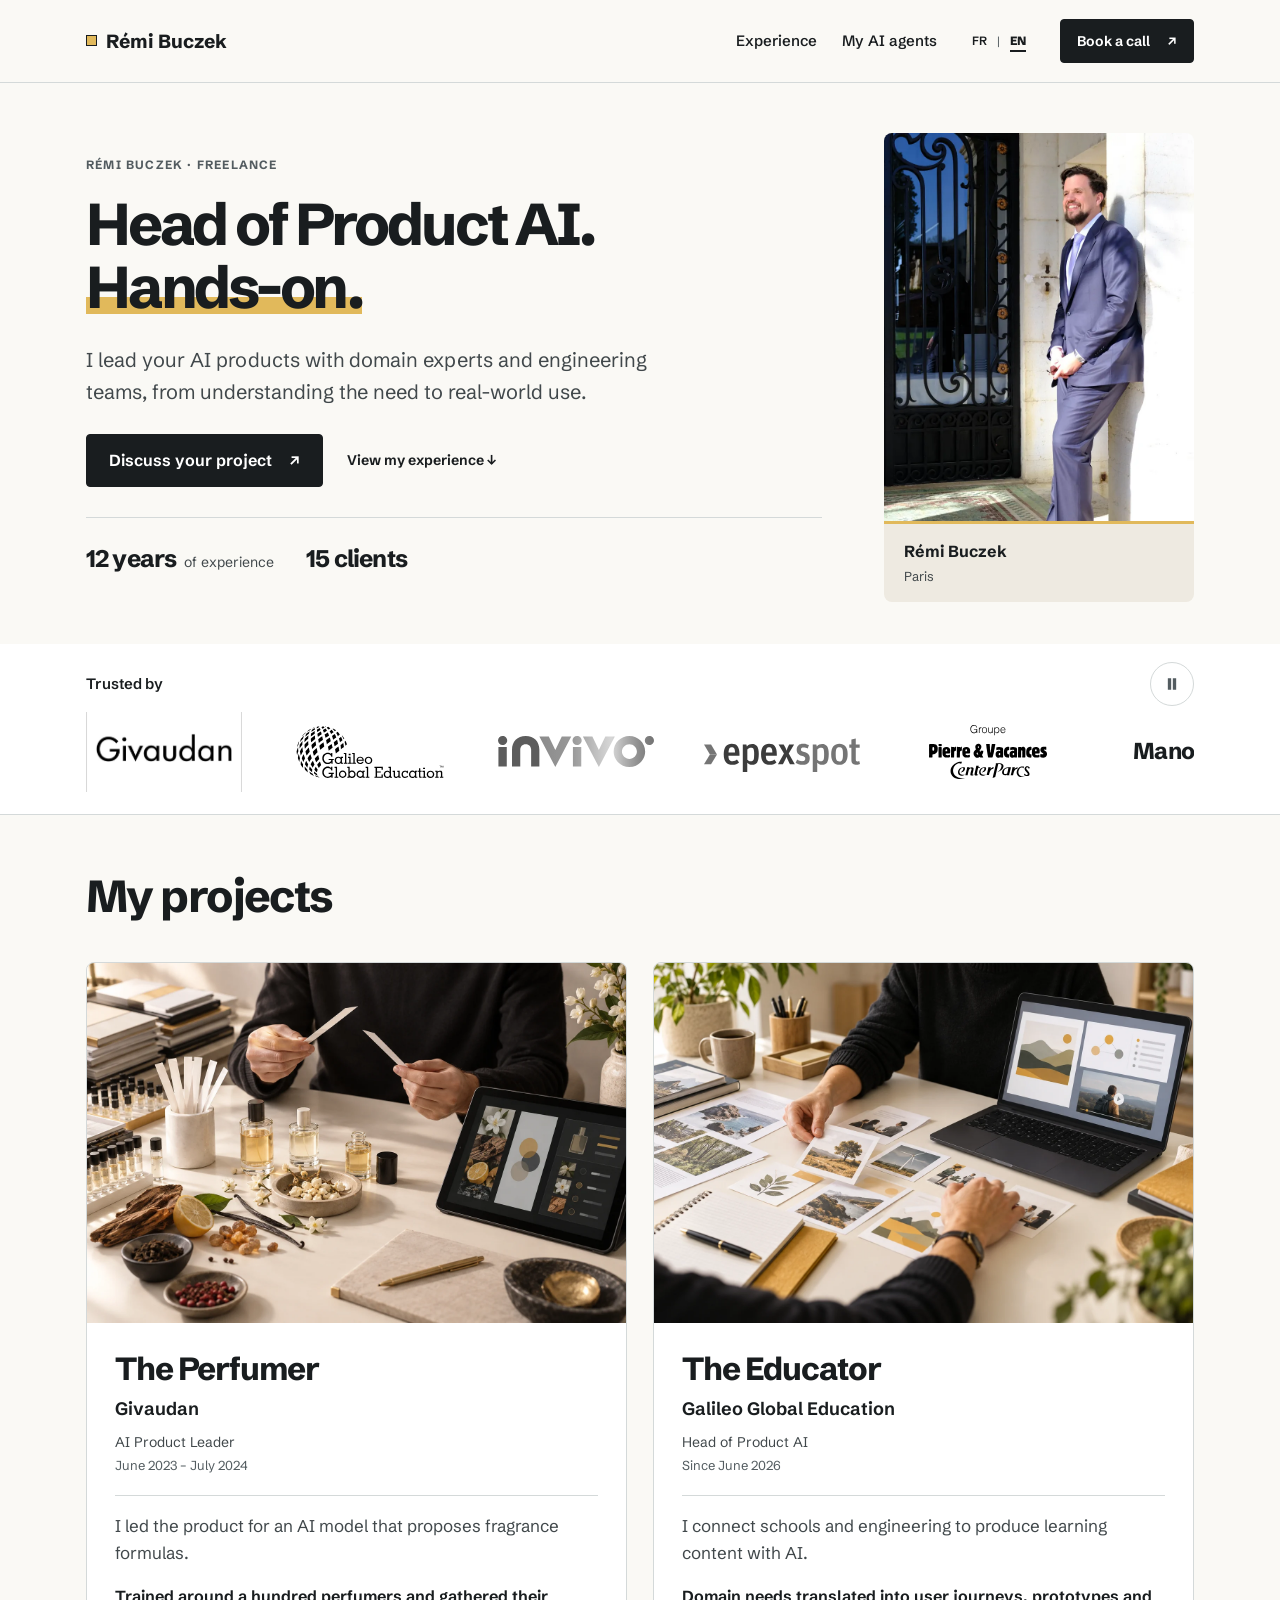
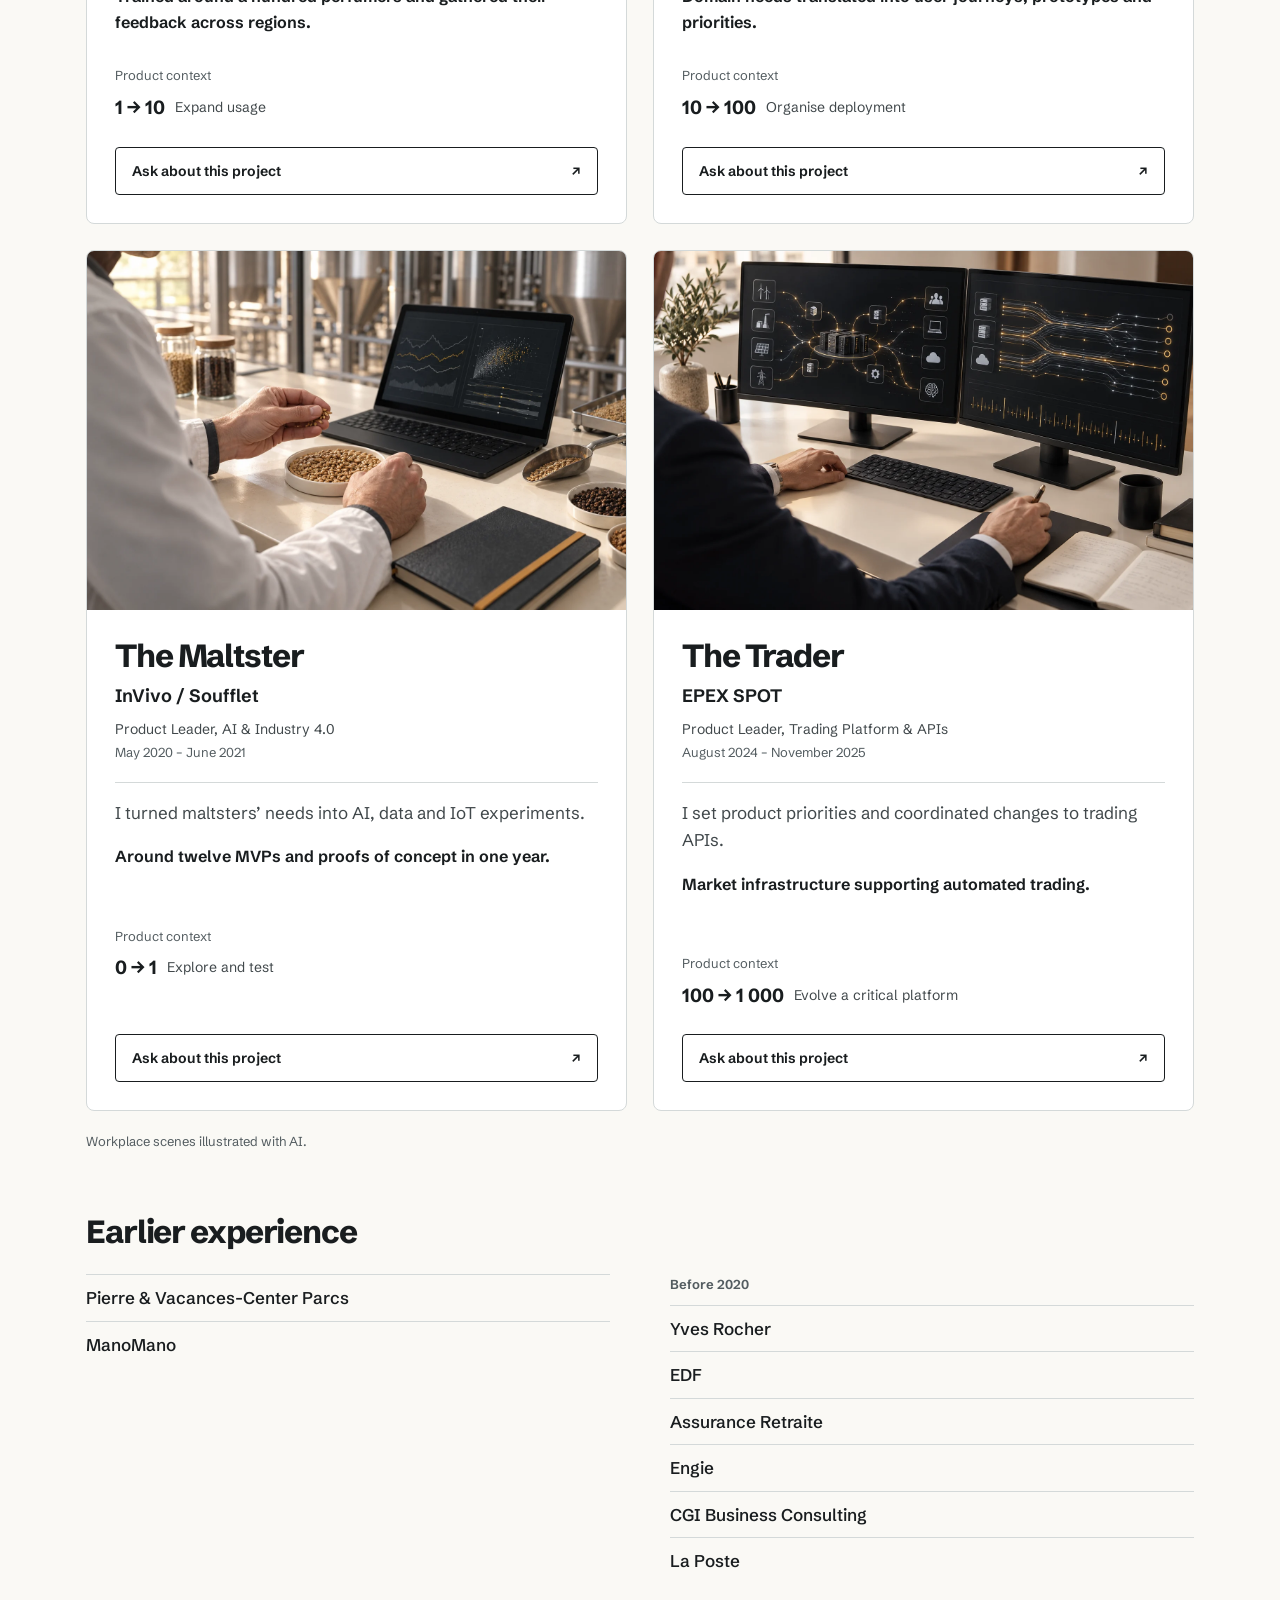
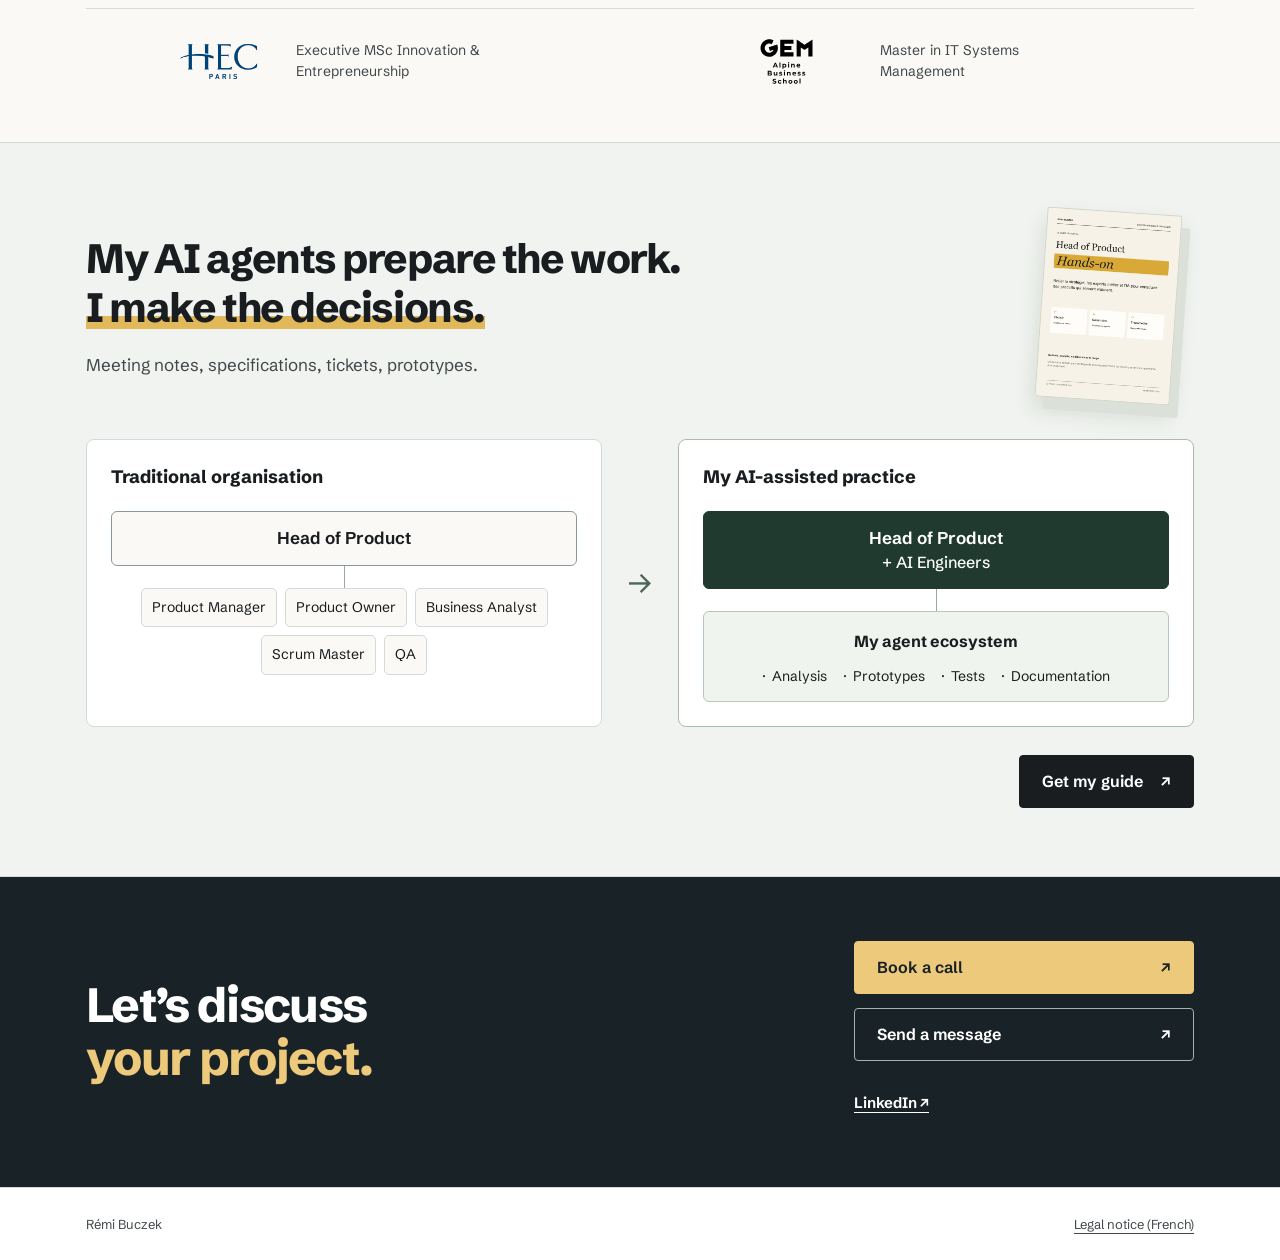
==== en/index.html @ 6b005d99 "Refocus the site on Rémi as Head of Product AI, add an English homepage - Homepage: role, client log" ====
<!doctype html>
<html lang="en">
<head>
<meta charset="utf-8"><meta name="viewport" content="width=device-width, initial-scale=1">
<title>Rémi Buczek · Head of Product AI, hands-on</title><meta name="description" content="Hands-on Head of Product AI. Explore my projects, how I work with my own AI agents, and get in touch about your product.">
<link rel="canonical" href="https://remibuczek.com/en/">
<link rel="alternate" hreflang="fr" href="https://remibuczek.com/">
<link rel="alternate" hreflang="en" href="https://remibuczek.com/en/">
<link rel="alternate" hreflang="x-default" href="https://remibuczek.com/">
<link rel="icon" type="image/svg+xml" href="../favicon.svg"><link rel="apple-touch-icon" href="../apple-touch-icon.png">
<meta name="theme-color" content="#faf9f5">
<meta property="og:type" content="website"><meta property="og:locale" content="en_GB"><meta property="og:site_name" content="Rémi Buczek">
<meta property="og:url" content="https://remibuczek.com/en/"><meta property="og:title" content="Rémi Buczek · Head of Product AI, hands-on"><meta property="og:description" content="Hands-on Head of Product AI. Explore my projects, how I work with my own AI agents, and get in touch about your product.">
<meta property="og:image" content="https://remibuczek.com/assets/og-profil-en.jpg"><meta property="og:image:width" content="1200"><meta property="og:image:height" content="630"><meta name="twitter:card" content="summary_large_image">
<link rel="preconnect" href="https://fonts.googleapis.com"><link rel="preconnect" href="https://fonts.gstatic.com" crossorigin>
<link href="https://fonts.googleapis.com/css2?family=Schibsted+Grotesk:wght@400;500;600;700;800&amp;display=swap" rel="stylesheet">
<link rel="stylesheet" href="../assets/site.css?v=profil-v2"><script src="../assets/site.js?v=experts-v6" defer></script>
</head>
<body class="profile-page concise-page">
<a class="skip" href="#top">Skip to content</a>
<header class="site"><div class="wrap nav">
<a class="brand" href="./" aria-label="Rémi Buczek — Home"><span aria-hidden="true"></span>Rémi Buczek</a>
<nav class="main-nav" aria-label="Main navigation"><a href="#etudes-de-cas">Experience</a><a href="#methode">My AI agents</a></nav>
<nav class="language-switch" aria-label="Language"><a lang="fr" hreflang="fr" href="../" aria-label="Français">FR</a><span aria-hidden="true">|</span><a lang="en" hreflang="en" href="./" aria-current="page" aria-label="English">EN</a></nav><a class="btn btn-primary" href="https://calendly.com/remibuczek/call" target="_blank" rel="noopener">Book a call<span aria-hidden="true">↗</span><span class="sr-only"> (opens in a new tab)</span></a>
</div></header><main id="top" tabindex="-1"><section class="hero" aria-labelledby="hero-title"><div class="wrap hero-grid"><div class="hero-copy"><p class="eyebrow">Rémi Buczek · Freelance</p><h1 id="hero-title">Head of Product AI.<br><mark>Hands-on.</mark></h1><p class="hero-lede">I lead your AI products with domain experts and engineering teams, from understanding the need to real-world use.</p><div class="hero-actions"><a class="btn btn-primary" href="https://calendly.com/remibuczek/call" target="_blank" rel="noopener">Discuss your project<span aria-hidden="true">↗</span><span class="sr-only"> (opens in a new tab)</span></a><a class="text-link" href="#etudes-de-cas">View my experience <span aria-hidden="true">↓</span></a></div><div class="hero-facts" aria-label="Experience"><p><strong>12 years</strong> of experience</p><p><strong>15 clients</strong></p></div></div><figure class="hero-portrait"><picture><source type="image/webp" srcset="../assets/remi-portrait-800.webp"><img src="../assets/remi-portrait-800.jpg" width="800" height="1000" alt="Rémi Buczek" fetchpriority="high"></picture><figcaption><strong>Rémi Buczek</strong><span>Paris</span></figcaption></figure></div></section><section class="references" aria-label="Client references"><div class="wrap"><div class="reference-head"><p>Trusted by</p><button type="button" id="logos-toggle" aria-pressed="false" aria-label="Pause client references"><svg viewBox="0 0 24 24" width="20" height="20" aria-hidden="true"><path d="M8 5v14M16 5v14" fill="none" stroke="currentColor" stroke-width="2"/></svg></button></div><div class="logo-marquee" data-paused="false"><div class="logo-track"><ul class="logo-group"><li><img src="../assets/logos/givaudan.jpg" alt="Givaudan" width="156" height="54" loading="lazy"></li><li><img src="../assets/logos/galileo.svg" alt="Galileo Global Education" width="156" height="54" loading="lazy"></li><li><img src="../assets/logos/invivo.svg" alt="InVivo / Soufflet" width="156" height="54" loading="lazy"></li><li><img src="../assets/logos/epex.svg" alt="EPEX SPOT" width="156" height="54" loading="lazy"></li><li><img src="../assets/logos/pvcp.svg" alt="Pierre &amp; Vacances Center Parcs" width="156" height="54" loading="lazy"></li><li><span class="brand-name">ManoMano</span></li><li><img src="../assets/logos/lafourche.svg" alt="La Fourche" width="156" height="54" loading="lazy"></li></ul><ul class="logo-group" aria-hidden="true"><li><img src="../assets/logos/givaudan.jpg" alt="Givaudan" width="156" height="54" loading="lazy"></li><li><img src="../assets/logos/galileo.svg" alt="Galileo Global Education" width="156" height="54" loading="lazy"></li><li><img src="../assets/logos/invivo.svg" alt="InVivo / Soufflet" width="156" height="54" loading="lazy"></li><li><img src="../assets/logos/epex.svg" alt="EPEX SPOT" width="156" height="54" loading="lazy"></li><li><img src="../assets/logos/pvcp.svg" alt="Pierre &amp; Vacances Center Parcs" width="156" height="54" loading="lazy"></li><li><span class="brand-name">ManoMano</span></li><li><img src="../assets/logos/lafourche.svg" alt="La Fourche" width="156" height="54" loading="lazy"></li></ul></div></div></div></section><section class="section cases" id="etudes-de-cas"><span id="produits"></span><div class="wrap"><div class="section-heading"><h2>My projects</h2></div><div class="case-grid"><article class="expert-card" id="expert-givaudan"><span class="case-anchor" id="givaudan"></span><img class="expert-image" src="../assets/experts/parfumier-v1.webp" width="1536" height="1024" alt="AI illustration: the perfumer and their work tools" loading="lazy"><div class="case-body"><div class="case-heading"><div><h3>The Perfumer</h3><p class="company">Givaudan</p></div></div><p class="mission-role">AI Product Leader<span>June 2023 – July 2024</span></p><p class="intervention">I led the product for an AI model that proposes fragrance formulas.</p><p class="case-proof">Trained around a hundred perfumers and gathered their feedback across regions.</p><p class="maturity"><span>Product context</span><strong>1 → 10</strong>Expand usage</p><button class="btn btn-secondary" type="button" data-lead="givaudan" data-title="The Perfumer — Givaudan" data-description="Ask me about the context, product decisions and my contribution to this project.">Ask about this project<span aria-hidden="true">↗</span></button></div></article>
<article class="expert-card" id="expert-galileo"><span class="case-anchor" id="galileo"></span><img class="expert-image" src="../assets/experts/pedagogue-v1.webp" width="1536" height="1024" alt="AI illustration: the educator and their work tools" loading="lazy"><div class="case-body"><div class="case-heading"><div><h3>The Educator</h3><p class="company">Galileo Global Education</p></div></div><p class="mission-role">Head of Product AI<span>Since June 2026</span></p><p class="intervention">I connect schools and engineering to produce learning content with AI.</p><p class="case-proof">Domain needs translated into user journeys, prototypes and priorities.</p><p class="maturity"><span>Product context</span><strong>10 → 100</strong>Organise deployment</p><button class="btn btn-secondary" type="button" data-lead="galileo" data-title="The Educator — Galileo Global Education" data-description="Ask me about the context, product decisions and my contribution to this project.">Ask about this project<span aria-hidden="true">↗</span></button></div></article>
<article class="expert-card" id="expert-invivo"><span class="case-anchor" id="invivo"></span><img class="expert-image" src="../assets/experts/malteur-v1.webp" width="1536" height="1024" alt="AI illustration: the maltster and their work tools" loading="lazy"><div class="case-body"><div class="case-heading"><div><h3>The Maltster</h3><p class="company">InVivo / Soufflet</p></div></div><p class="mission-role">Product Leader, AI &amp; Industry 4.0<span>May 2020 – June 2021</span></p><p class="intervention">I turned maltsters’ needs into AI, data and IoT experiments.</p><p class="case-proof">Around twelve MVPs and proofs of concept in one year.</p><p class="maturity"><span>Product context</span><strong>0 → 1</strong>Explore and test</p><button class="btn btn-secondary" type="button" data-lead="invivo" data-title="The Maltster — InVivo / Soufflet" data-description="Ask me about the context, product decisions and my contribution to this project.">Ask about this project<span aria-hidden="true">↗</span></button></div></article>
<article class="expert-card" id="expert-epex"><span class="case-anchor" id="epex"></span><img class="expert-image" src="../assets/experts/trader-v1.webp" width="1536" height="1024" alt="AI illustration: the trader and their work tools" loading="lazy"><div class="case-body"><div class="case-heading"><div><h3>The Trader</h3><p class="company">EPEX SPOT</p></div></div><p class="mission-role">Product Leader, Trading Platform &amp; APIs<span>August 2024 – November 2025</span></p><p class="intervention">I set product priorities and coordinated changes to trading APIs.</p><p class="case-proof">Market infrastructure supporting automated trading.</p><p class="maturity"><span>Product context</span><strong>100 → 1 000</strong>Evolve a critical platform</p><button class="btn btn-secondary" type="button" data-lead="epex" data-title="The Trader — EPEX SPOT" data-description="Ask me about the context, product decisions and my contribution to this project.">Ask about this project<span aria-hidden="true">↗</span></button></div></article></div><p class="image-note">Workplace scenes illustrated with AI.</p></div></section><section class="section career" aria-labelledby="career-title"><div class="wrap"><h2 id="career-title">Earlier experience</h2><div class="career-compact"><ul><li>Pierre &amp; Vacances-Center Parcs</li><li>ManoMano</li></ul><div><p class="career-period">Before 2020</p><ul><li>Yves Rocher</li><li>EDF</li><li>Assurance Retraite</li><li>Engie</li><li>CGI Business Consulting</li><li>La Poste</li></ul></div></div><div class="credentials" aria-label="Education"><div><img src="../assets/education/hec-paris.png" width="1280" height="671" alt="HEC Paris" loading="lazy"><span>Executive MSc Innovation &amp; Entrepreneurship</span></div><div><img src="../assets/education/gem.svg" width="467" height="396" alt="Grenoble École de Management" loading="lazy"><span>Master in IT Systems Management</span></div></div></div></section><section class="section bio" id="qui-suis-je"><span id="ressources"></span><span id="livres-blancs"></span><span id="head-product"></span><span id="kit"></span><span id="po"></span><span id="pm"></span><div class="wrap"><div class="practice" id="methode"><div class="practice-intro"><div><h2>My AI agents prepare the work.<br><mark>I make the decisions.</mark></h2><p>Meeting notes, specifications, tickets, prototypes.</p></div><img class="book-preview" src="../assets/resources/head-product-hands-on-cover.png" alt="Cover of Rémi Buczek’s Head of Product Hands-on guide (French)" width="993" height="1404" loading="lazy"></div><div class="operating-model" aria-label="Traditional product organisation and how I work with AI"><div class="model-before"><h4>Traditional organisation</h4><div class="human-node">Head of Product</div><div class="model-connector" aria-hidden="true"></div><ul class="role-nodes"><li>Product Manager</li><li>Product Owner</li><li>Business Analyst</li><li>Scrum Master</li><li>QA</li></ul></div><span class="model-arrow" aria-hidden="true">→</span><div class="model-after"><h4>My AI-assisted practice</h4><div class="human-node">Head of Product <span>+ AI Engineers</span></div><div class="model-connector" aria-hidden="true"></div><div class="agent-factory"><strong>My agent ecosystem</strong><ul><li>Analysis</li><li>Prototypes</li><li>Tests</li><li>Documentation</li></ul></div></div></div><div class="practice-bottom"><button class="btn btn-primary" type="button" data-lead="methode" data-title="Head of Product Hands-on" data-description="Request my Head of Product Hands-on guide (in French) and tell me about your project.">Get my guide<span aria-hidden="true">↗</span></button></div></div></div></section><section class="section contact" id="contact" aria-labelledby="contact-title"><div class="wrap contact-grid" id="accompagnement"><h2 id="contact-title">Let’s discuss<br><mark>your project.</mark></h2><div class="contact-actions"><a class="btn btn-primary" href="https://calendly.com/remibuczek/call" target="_blank" rel="noopener">Book a call<span aria-hidden="true">↗</span><span class="sr-only"> (opens in a new tab)</span></a><button class="btn btn-secondary" type="button" data-lead="contact" data-title="Let’s discuss your project" data-description="Tell me about your product, your team and what you would like me to take on.">Send a message<span aria-hidden="true">↗</span></button><a class="text-link" href="https://www.linkedin.com/in/remibuczek" target="_blank" rel="noopener">LinkedIn <span aria-hidden="true">↗</span><span class="sr-only"> (opens in a new tab)</span></a></div></div></section></main><footer><div class="wrap footer-inner"><span>Rémi Buczek</span><a href="../mentions-legales.html">Legal notice (French)</a></div></footer><dialog id="lead-dialog" aria-labelledby="lead-title" aria-describedby="lead-description"><button type="button" class="dialog-close" data-close-dialog aria-label="Close">×</button><p class="eyebrow">Get in touch with Rémi</p><h2 id="lead-title">Get my method</h2><p id="lead-description">Request my guide (in French) and tell me about your context.</p><form id="lead-form"><input type="hidden" name="resource" value="methode"><div class="honeypot" aria-hidden="true"><label>Leave empty<input name="_gotcha" tabindex="-1" autocomplete="off"></label></div><label for="lead-email">Your work email</label><input id="lead-email" type="email" name="email" autocomplete="email" placeholder="you@company.com" required maxlength="254"><label for="lead-message">Your request <span>(optional)</span></label><textarea id="lead-message" name="message" rows="3" maxlength="3000" placeholder="Your role, challenge or project…"></textarea><label class="consent"><input type="checkbox" name="consent" value="contact-request" required><span>I agree to be contacted about this request.</span></label><p class="form-note" id="lead-mode-note">This request opens in your email app. You can review it before sending.</p><button class="btn btn-primary" id="lead-submit" type="submit">Open email</button><p id="lead-status" role="status" aria-live="polite"></p><p class="privacy-note">No newsletter subscription. <a href="../mentions-legales.html">Legal notice (French)</a></p></form></dialog><noscript><p class="wrap">For project details, my method or a conversation: <a href="mailto:remibuczek@gmail.com">remibuczek@gmail.com</a>.</p></noscript></body></html>
---- assets/site.css ----
:root{--paper:#faf9f5;--white:#fff;--ink:#191d1f;--body:#41484b;--muted:#535c60;--line:#d4d9d9;--accent:#e1b95b;--soft:#f1f3f1;--wrap:1180px;--pad:clamp(20px,4vw,36px);--font:"Schibsted Grotesk",system-ui,-apple-system,"Segoe UI",sans-serif}
*,*::before,*::after{box-sizing:border-box}*{margin:0;padding:0}html{scroll-behavior:smooth;scroll-padding-top:110px}body{background:var(--paper);color:var(--ink);font-family:var(--font);font-size:17px;line-height:1.6;-webkit-font-smoothing:antialiased}img{display:block;max-width:100%;height:auto}a{color:inherit;text-underline-offset:4px}button,input,textarea{font:inherit}button{cursor:pointer}h1,h2,h3,h4{font-weight:750;letter-spacing:-.035em;line-height:1.1}h1{font-size:clamp(44px,5.4vw,72px)}h2{font-size:clamp(34px,4vw,52px)}h3{font-size:27px}h4{font-size:23px;line-height:1.25}p{overflow-wrap:break-word}mark{color:inherit;background:linear-gradient(transparent 66%,var(--accent) 66%,var(--accent) 93%,transparent 93%)}.wrap{max-width:var(--wrap);margin:auto;padding:0 var(--pad)}.section{padding:88px 0}.eyebrow{font-size:14px;line-height:1.4;letter-spacing:.015em;font-weight:650;color:var(--muted);margin-bottom:22px}.sr-only{position:absolute;width:1px;height:1px;margin:-1px;padding:0;overflow:hidden;clip:rect(0,0,0,0);white-space:nowrap;border:0}.skip{position:absolute;top:-90px;left:20px;z-index:100;background:var(--ink);color:#fff;padding:12px}.skip:focus{top:15px}:focus-visible{outline:3px solid #265f77;outline-offset:5px}main:focus{outline:none}
.site{position:sticky;top:0;z-index:20;background:var(--paper);border-bottom:1px solid var(--line)}.nav{display:flex;gap:30px;align-items:center;min-height:80px}.brand{display:flex;align-items:center;gap:9px;font-size:19px;font-weight:750;white-space:nowrap;text-decoration:none;margin-right:auto}.brand>span{width:11px;height:11px;background:var(--accent);border:1px solid var(--ink)}.nav nav{display:flex;align-items:center;gap:26px}.nav nav a{font-size:15px;font-weight:550;text-decoration:none;padding:12px 0}.nav nav a:hover{text-decoration:underline;text-decoration-thickness:2px}.nav>.btn{font-size:14px;padding:12px 16px}
.btn{display:inline-flex;align-items:center;justify-content:center;gap:18px;padding:15px 22px;border:1.5px solid var(--ink);border-radius:4px;font-size:16px;font-weight:650;line-height:1.3;text-decoration:none;transition:background .15s,transform .15s}.btn-primary{background:var(--ink);color:#fff}.btn-primary:hover{background:#36464c;transform:translateY(-1px)}.btn-secondary{background:transparent;color:var(--ink)}.btn-secondary:hover{background:var(--soft)}.btn:disabled{opacity:.65;cursor:wait}.text-link{font-weight:650}.hero{padding:66px 0 46px}.hero h1{max-width:1040px}.hero-lede{font-size:21px;line-height:1.6;color:var(--body);max-width:65ch;margin-top:28px}.hero-promise{font-size:18px;margin-top:18px;font-weight:600}.hero-actions{display:flex;align-items:center;gap:30px;margin-top:30px}.hero-actions>p{font-size:16px;line-height:1.45;color:var(--body)}.target{margin-top:32px;padding-top:22px;border-top:1px solid var(--line);font-size:15px;color:var(--body)}.target strong{font-size:19px;color:var(--ink);margin-right:6px}.target a{display:inline-block;margin-left:8px;font-size:14px}
.references{padding:24px 0 28px;border-bottom:1px solid var(--line);background:var(--white)}.reference-head{display:flex;align-items:center;justify-content:space-between;gap:20px;margin-bottom:12px}.reference-head p{font-size:16px;font-weight:600}.reference-head button{border:0;background:none;color:var(--muted);font-size:14px;text-decoration:underline;text-underline-offset:4px;padding:8px}.logo-marquee{overflow:hidden;position:relative}.logo-track{display:flex;width:max-content;animation:logos-scroll 38s linear infinite}.logo-group{display:flex;align-items:center;gap:50px;list-style:none;padding-right:50px;flex-shrink:0}.logo-group li{display:flex;align-items:center;justify-content:center;width:156px;height:80px;overflow:hidden}.logo-group img{width:156px;max-height:54px;object-fit:contain;filter:grayscale(1);mix-blend-mode:multiply}.logo-group img[src$="givaudan.jpg"]{height:156px;max-height:none;flex-shrink:0}.logo-group img[src$="galileo.svg"],.logo-group img[src$="pvcp.svg"]{filter:brightness(0);mix-blend-mode:normal}.brand-name{font-weight:750;font-size:23px;letter-spacing:-.035em}.logo-marquee[data-paused="true"] .logo-track,.logo-marquee:hover .logo-track,.logo-marquee:focus-within .logo-track{animation-play-state:paused}@keyframes logos-scroll{to{transform:translateX(-50%)}}
.section-heading{display:flex;align-items:flex-end;justify-content:space-between;gap:50px;margin-bottom:40px}.section-heading>div{flex:1;min-width:0}.section-lede{font-size:18px;color:var(--body);max-width:32ch}.case-grid{display:grid;grid-template-columns:repeat(2,minmax(0,1fr));gap:28px}.case-anchor{height:0;scroll-margin-top:120px}.expert-card{display:flex;flex-direction:column;padding:30px;border:1px solid var(--line);border-radius:10px;background:var(--white)}.case-heading{display:flex;align-items:center;justify-content:space-between;gap:20px;margin-bottom:25px}.sector{font-size:14px;font-weight:650;color:#3c5961;margin-bottom:8px}.case-heading h3{font-size:36px}.company{font-size:15px;color:var(--body);margin-top:8px}.expert-symbol{flex:0 0 86px;padding:9px;background:var(--soft);border-radius:18px;color:#4b6064}.expert-symbol svg{display:block;width:100%;height:auto}.expert-card h4{max-width:28ch;min-height:2.5em}.expert-card>p{font-size:16px;color:var(--body);margin-top:16px}.expert-card .intervention{padding-top:18px;border-top:1px solid var(--line)}.expert-card .case-proof{font-weight:650;color:var(--ink);min-height:3.2em}.maturity{display:flex;align-items:center;flex-wrap:wrap;gap:3px 10px;padding-top:18px;padding-bottom:22px;font-size:14px!important}.maturity span{flex-basis:100%;color:var(--muted);margin-bottom:3px}.maturity strong{color:var(--ink);font-size:17px}.expert-card>.btn{margin-top:auto;width:100%;justify-content:space-between;font-size:15px}
.bio{background:var(--white);border-top:1px solid var(--line);border-bottom:1px solid var(--line);position:relative}.bio>span{position:absolute;top:0}.bio-grid{display:grid;grid-template-columns:320px minmax(0,1fr);gap:64px;align-items:start}.bio-visual{position:sticky;top:120px}.portrait{border-radius:8px;overflow:hidden;background:var(--soft)}.portrait img{width:100%;aspect-ratio:4/5;object-fit:cover;filter:grayscale(1)}.portrait-caption{font-size:23px;font-weight:700;margin-top:20px;line-height:1.35}.portrait-caption span{display:block;font-size:15px;color:var(--body);font-weight:500;margin-top:7px}.bio-copy h2{font-size:clamp(34px,3.4vw,44px);line-height:1.15}.bio-copy>p:not(.eyebrow){color:var(--body);margin-top:22px;font-size:17px}.bio-copy .bio-intro{font-size:21px!important;font-weight:600;color:var(--ink)!important}.credentials{display:grid;grid-template-columns:repeat(3,minmax(0,1fr));gap:18px;margin-top:28px;padding:22px 0;border-top:1px solid var(--line);border-bottom:1px solid var(--line);font-size:14px;color:var(--body)}.credentials strong{display:block;color:var(--ink);font-size:16px;margin-bottom:5px}.practice{padding-top:30px}.practice h3{font-size:26px}.practice p{color:var(--body);margin-top:18px;font-size:17px}.practice .btn{margin-top:26px}
.method{background:var(--paper)}.steps{display:grid;grid-template-columns:repeat(4,minmax(0,1fr));gap:18px;list-style:none}.step{border-top:3px solid var(--ink);padding:24px 20px;background:var(--white);display:flex;flex-direction:column;gap:20px;border-radius:0 0 6px 6px}.step:last-child{border-color:#526e72;background:#eef3f2}.step-top{display:flex;justify-content:space-between;align-items:center;gap:10px;flex-wrap:wrap}.step-number{font-size:26px;letter-spacing:-.04em;font-weight:700}.duration{font-size:14px;color:var(--body)}.step h3{font-size:24px;min-height:2.3em}.step>p{font-size:16px;color:var(--body)}.step-output{padding-top:20px;margin-top:auto;border-top:1px solid var(--line);font-weight:550;color:var(--ink)!important}.step-output span{display:block;font-size:14px;color:var(--muted);font-weight:500;margin-bottom:8px}.schedule-note{font-size:15px;color:var(--body);margin-top:24px;max-width:90ch}.measurement{margin-top:42px;padding:28px 30px;background:var(--white);border:1px solid var(--line);border-radius:8px;display:grid;grid-template-columns:1fr auto;gap:20px 30px}.measurement h3{font-size:26px}.measurement p{font-size:16px;color:var(--body);margin-top:9px}.measurement ul{display:grid;grid-template-columns:repeat(2,auto);gap:8px 24px;list-style:none;align-content:center;font-size:15px;font-weight:650}.measurement li::before{content:"✓";margin-right:8px;color:#3f6462}.measurement details{grid-column:1/-1;border-top:1px solid var(--line);padding-top:16px}.measurement summary{font-size:15px;font-weight:600;cursor:pointer}.measurement details p{max-width:90ch}
.contact{background:#192327;color:#fff}.contact mark{background:none;color:#edca7b}.contact p{font-size:20px;color:#e0e6e6;margin:25px 0}.contact .btn-primary{background:#edca7b;color:#192327;border-color:#edca7b}.contact .btn-primary:hover{background:#f6db9d}footer{background:var(--white);border-top:1px solid var(--line)}.footer-inner{display:flex;align-items:center;flex-wrap:wrap;gap:18px 30px;padding-top:26px;padding-bottom:26px;font-size:14px;color:var(--body)}.footer-inner>span{margin-right:auto}.resource-intro h1{margin-bottom:28px}.resource-intro p:not(.eyebrow){max-width:60ch;margin-bottom:24px;color:var(--body)}
dialog{position:fixed;inset:0;margin:auto;width:min(560px,calc(100vw - 32px));max-height:calc(100dvh - 32px);padding:36px;border:1px solid var(--line);border-radius:12px;background:var(--white);color:var(--ink);overflow-y:auto;box-shadow:0 24px 100px #101d2b4d}dialog::backdrop{background:#101d2ba6;backdrop-filter:blur(3px)}.dialog-close{position:absolute;top:10px;right:14px;border:0;background:none;font-size:32px;line-height:1;width:40px;height:40px;color:var(--body)}dialog .eyebrow{margin-right:25px;margin-bottom:15px}dialog h2{font-size:32px;line-height:1.15;margin-bottom:18px}#lead-description{font-size:16px;line-height:1.5;color:var(--body);margin-bottom:22px}#lead-form{display:flex;flex-direction:column}#lead-form>label{font-size:15px;font-weight:600;margin:18px 0 8px}#lead-form>label:first-of-type{margin-top:0}#lead-form>label>span{font-weight:400}input[type=email],textarea{width:100%;padding:12px 14px;border:1px solid #879499;border-radius:5px;background:#fff;color:var(--ink);font-size:16px}textarea{resize:vertical;min-height:85px}.consent{display:flex;gap:10px;align-items:flex-start;font-size:14px!important;line-height:1.45}.consent input{width:18px;height:18px;margin-top:2px;flex-shrink:0;accent-color:var(--ink)}.form-note,.privacy-note{font-size:14px;line-height:1.5;color:var(--muted);margin:12px 0}.privacy-note{margin-bottom:0}#lead-submit{margin-top:10px}#lead-status{font-size:15px;line-height:1.5;margin-top:14px}#lead-status:empty{display:none}#lead-status[data-state=error]{color:#9e2525}#lead-status[data-state=success]{color:#1e5d46}.honeypot{position:absolute;left:-10000px;width:1px;height:1px;overflow:hidden}
@media(max-width:1050px){.nav{gap:18px}.nav nav{gap:18px}.bio-grid{grid-template-columns:270px minmax(0,1fr);gap:40px}.steps{grid-template-columns:repeat(2,minmax(0,1fr));gap:24px}.step h3{min-height:0}.step{padding:26px}.section-heading{gap:30px}.hero h1{font-size:58px}}
@media(max-width:800px){.site{position:static}.nav{flex-wrap:wrap;padding-top:15px;padding-bottom:12px;gap:16px}.nav nav{order:3;width:100%;justify-content:space-between;gap:20px}.nav nav a{padding:4px 0}.nav>.btn{font-size:13px;padding:12px 14px}.brand{font-size:17px}.section{padding:64px 0}.section-heading{display:block}.section-lede{max-width:55ch;margin-top:24px}.hero{padding:46px 0 38px}.hero h1{font-size:52px}.hero-lede{font-size:19px}.case-grid{gap:20px}.expert-card{padding:24px}.case-heading{gap:12px}.case-heading h3{font-size:29px}.expert-symbol{flex-basis:60px;padding:6px;border-radius:12px}.expert-card h4{font-size:22px}.bio-grid{grid-template-columns:1fr}.bio-visual{position:static;display:flex;align-items:center;gap:26px}.portrait{width:200px;flex-shrink:0}.portrait-caption{margin:0}.bio-copy h2{max-width:23ch}.measurement{grid-template-columns:1fr}.measurement ul{grid-template-columns:repeat(4,auto)}.logo-group{gap:35px;padding-right:35px}.logo-group li{width:140px}.logo-group img{width:140px}}
@media(max-width:600px){html{scroll-padding-top:20px}.brand{font-size:16px}.nav>.btn{font-size:12px;padding:12px 10px;gap:9px}.nav nav a{font-size:14px}.hero h1{font-size:clamp(37px,9.3vw,52px)}.hero h1 br{display:none}.hero h1 mark{display:block}.hero .eyebrow{font-size:13px}.hero-lede{font-size:18px;margin-top:23px}.hero-promise{font-size:16px}.hero-actions{align-items:flex-start;flex-direction:column;gap:20px}.hero-actions>.btn{width:100%}.hero-actions>p br{display:none}.target{font-size:14px}.target strong{display:block;margin-bottom:6px}.target a{margin:6px 0 0;display:block}.reference-head p{font-size:15px;max-width:22ch}.reference-head button{font-size:13px;min-width:46px}.section{padding:54px 0}h2{font-size:34px}.section-heading{margin-bottom:30px}.section-lede{font-size:17px}.case-grid{grid-template-columns:1fr}.expert-card{padding:26px}.expert-card h4{min-height:0}.case-heading h3{font-size:34px}.expert-symbol{flex-basis:72px}.expert-card .case-proof{min-height:0}.bio-visual{display:block}.portrait{width:250px;max-width:90%}.portrait-caption{margin-top:20px}.bio-copy h2{font-size:35px}.bio-copy .bio-intro{font-size:20px!important}.credentials{grid-template-columns:1fr;gap:18px}.credentials>span{display:flex;justify-content:space-between;gap:18px;align-items:baseline}.credentials strong{margin:0;max-width:50%}.practice .btn{width:100%}.steps{grid-template-columns:1fr}.step h3{font-size:26px}.step-output{margin-top:5px}.measurement{padding:25px}.measurement ul{grid-template-columns:1fr 1fr;gap:12px}.measurement h3{font-size:25px}.contact h2{font-size:34px}.contact p{font-size:18px}.contact .btn{width:100%}.footer-inner{font-size:13px}.footer-inner>span{flex-basis:100%}dialog{padding:30px 23px;max-height:calc(100dvh - 24px)}dialog h2{font-size:29px}}
@media(max-width:360px){.nav{gap:14px 8px}.brand{font-size:14px;gap:6px}.nav>.btn{font-size:11px;padding:11px 8px;gap:6px}.nav nav{gap:10px}.nav nav a{font-size:13px}.case-heading h3{font-size:29px}.expert-symbol{flex-basis:56px}.expert-card{padding:23px}.hero h1{font-size:36px}.credentials>span{display:block}.measurement ul{grid-template-columns:1fr}.reference-head{gap:5px}}
@media(prefers-reduced-motion:reduce){html{scroll-behavior:auto}.logo-track{animation:none}.logo-marquee{overflow-x:auto}.logo-group[aria-hidden=true]{display:none}#logos-toggle{display:none}.btn{transition:none}.btn-primary:hover{transform:none}}
/* Experts, outcomes and the personal operating model. */
.hero{padding:72px 0 64px}.hero h1{font-size:clamp(42px,4.35vw,58px);max-width:1070px;line-height:1.1}.hero-lede{max-width:58ch;margin-top:26px;font-size:20px}.hero-actions{margin-top:28px}.expert-equation{display:flex;align-items:center;gap:18px;margin-top:30px;width:fit-content;font-size:20px;line-height:1.3}.expert-equation>span,.expert-equation>strong{padding:14px 20px;border:1px solid var(--line);border-radius:6px;background:#fff;font-weight:600}.expert-equation>strong{background:#eaf0ed;border-color:#bbccc3}.expert-equation>b{font-weight:400;color:var(--muted);font-size:26px}.reference-head p{font-size:18px}.reference-head button{display:grid;place-items:center;min-width:44px;min-height:44px;border-radius:50%;border:1px solid var(--line);padding:8px;text-decoration:none}.reference-head button:hover{background:var(--soft)}.reference-head button svg{display:block;width:20px;height:20px}
.value-block{padding:64px 0 32px}.value-heading{display:flex;justify-content:space-between;align-items:center;gap:30px}.value-heading h2{font-size:34px;line-height:1.2}.productivity-target{display:flex;flex-direction:column;line-height:1.4}.productivity-target strong{font-size:44px;letter-spacing:-.05em;white-space:nowrap}.productivity-target span{font-size:17px}.target-note{font-size:16px;color:var(--body);margin-top:22px}.metric-grid{display:grid;grid-template-columns:repeat(4,minmax(0,1fr));list-style:none;gap:25px;padding-top:26px;margin-top:26px;border-top:1px solid var(--line)}.metric-grid li{display:grid;grid-template-columns:32px 1fr;gap:8px 10px;align-content:start}.metric-icon{display:grid;place-items:center;background:#eaf0ed;border-radius:50%;width:32px;height:32px;font-size:22px;grid-row:1/3;color:#284b3b}.metric-grid strong{font-size:17px;line-height:1.35;padding-top:4px}.metric-grid li>span:last-child{font-size:15px;line-height:1.5;color:var(--body);grid-column:2}
.cases{padding-top:64px}.section-heading>h2{flex:1}.expert-card{padding:0;overflow:hidden}.expert-image{width:100%;aspect-ratio:3/2;object-fit:cover}.case-body{display:flex;flex-direction:column;padding:30px;flex:1}.case-heading{margin-bottom:23px}.case-heading h3{font-size:36px}.sector{font-size:16px;color:#36535a}.company{font-size:17px}.expert-card h4{min-height:2.5em}.case-body>p{font-size:17px;color:var(--body);margin-top:16px}.case-body .case-proof{color:var(--ink);font-size:17px}.case-body>.btn{margin-top:auto;width:100%;justify-content:space-between}.maturity{font-size:16px!important;padding-top:20px}.maturity span{font-size:15px}.maturity strong{font-size:20px}.image-note{color:var(--muted);font-size:15px;margin-top:20px}
.bio-visual{position:static}.portrait img{aspect-ratio:3/4;filter:none}.portrait-caption{font-size:26px}.bio-copy h2{font-size:clamp(32px,3.1vw,43px)}.experience{display:grid;grid-template-columns:1fr 1fr;gap:25px;margin:26px 0}.experience p{font-size:16px;color:var(--body);max-width:20ch;line-height:1.45}.experience strong{display:block;font-size:36px;color:var(--ink);font-weight:700;letter-spacing:-.04em;margin-bottom:5px}.bio-copy>p:not(.eyebrow){margin-top:18px}.credentials{align-items:center;grid-template-columns:1fr 1fr 1.25fr;gap:22px;padding:22px 0;margin-top:25px;font-size:15px}.credentials>div{display:flex;flex-direction:column;align-items:flex-start;justify-content:center;gap:12px}.credentials img{height:54px;width:108px;object-fit:contain;object-position:left center}.credentials img[src$="gem.svg"]{height:58px;width:94px;filter:brightness(0)}.credentials strong{font-size:17px;line-height:1.4;margin:0}.credentials span{font-size:14px;line-height:1.4}
.practice{margin-top:52px;padding:40px;background:#f1f4f1;border:1px solid #d6dfd7;border-radius:12px;scroll-margin-top:110px}.practice-intro{display:flex;justify-content:space-between;gap:50px;align-items:center}.practice h3{font-size:34px;line-height:1.2;max-width:25ch}.practice-intro p{font-size:18px;max-width:52ch}.book-preview{width:150px;height:auto;flex-shrink:0;transform:rotate(4deg);box-shadow:9px 12px 0 #dbe1d9,0 12px 22px #22342622;border:1px solid #d4d4c8;border-radius:2px}.operating-model{display:grid;grid-template-columns:1fr 40px 1fr;gap:18px;margin-top:36px;align-items:stretch}.model-before,.model-after{padding:24px;border:1px solid var(--line);border-radius:8px;background:white}.operating-model h4{font-size:18px;letter-spacing:0;margin-bottom:22px;line-height:1.4}.human-node{font-weight:650;font-size:17px;line-height:1.45;text-align:center;border:1px solid #89989d;padding:14px 10px;border-radius:6px;background:var(--paper)}.human-node span{display:block;font-size:16px;font-weight:500}.model-connector{height:22px;width:1px;background:#9aa9a0;margin:auto}.role-nodes{display:flex;flex-wrap:wrap;justify-content:center;gap:8px;list-style:none}.role-nodes li{font-size:14px;line-height:1.4;padding:9px 10px;border:1px solid var(--line);border-radius:5px;background:var(--paper)}.model-arrow{align-self:center;text-align:center;font-size:32px;color:#50685c}.model-after{border-color:#a8bdb0}.model-after .human-node{background:#203a30;color:#fff;border-color:#203a30}.agent-factory{padding:15px 12px;border:1px solid #b5c8ba;border-radius:6px;background:#eff5ee;text-align:center}.agent-factory>strong{font-size:16px}.agent-factory ul{display:flex;flex-wrap:wrap;justify-content:center;gap:8px 16px;list-style:none;font-size:14px;line-height:1.4;margin-top:12px}.agent-factory li::before{content:"·";margin-right:6px}.practice-bottom{display:flex;justify-content:space-between;align-items:center;gap:25px;margin-top:25px}.practice-bottom p{margin:0;font-size:16px}.practice-bottom .btn{margin:0;flex-shrink:0}.method .section-lede{font-size:18px;max-width:30ch}.schedule-note{font-size:16px}
@media(max-width:1050px){.nav nav{gap:18px}.nav nav a{font-size:14px}.bio-grid{gap:38px}.practice{padding:32px}.operating-model{gap:10px;grid-template-columns:1fr 25px 1fr}.model-before,.model-after{padding:20px}.metric-grid{gap:18px}.metric-grid li{grid-template-columns:1fr}.metric-icon{grid-row:auto}.metric-grid li>span:last-child{grid-column:auto}}
@media(max-width:800px){.hero{padding:48px 0}.hero h1{font-size:49px}.hero-lede{font-size:19px}.expert-equation{font-size:18px;gap:14px}.value-heading h2{font-size:29px}.productivity-target strong{font-size:36px}.metric-grid{grid-template-columns:1fr 1fr;gap:28px}.metric-grid li{grid-template-columns:32px 1fr}.metric-icon{grid-row:1/3}.metric-grid li>span:last-child{grid-column:2}.case-body{padding:24px}.case-heading h3{font-size:31px}.case-body>p{font-size:16px}.case-body>.btn{font-size:15px;padding:15px}.bio-visual{display:flex}.portrait{width:210px}.credentials{grid-template-columns:repeat(3,minmax(0,1fr))}.practice h3{font-size:29px}.practice-intro{gap:25px}.book-preview{width:115px}.practice-bottom{flex-wrap:wrap}.practice-bottom .btn{width:auto}.operating-model{grid-template-columns:1fr 22px 1fr;gap:8px}.model-before,.model-after{padding:16px}.role-nodes li{font-size:13px;padding:8px}.agent-factory{padding:14px 9px}}
@media(max-width:600px){.hero{padding:36px 0 40px}.hero h1{font-size:clamp(33px,9vw,44px);line-height:1.12}.hero h1 br{display:none}.hero h1 mark{display:inline}.hero-lede{font-size:18px;line-height:1.5;margin-top:23px}.expert-equation{display:grid;grid-template-columns:1fr 14px 1fr 14px 1fr;gap:7px;width:100%;font-size:15px;margin-top:25px;text-align:center}.expert-equation>span,.expert-equation>strong{padding:12px 6px;display:grid;place-items:center;min-height:64px}.expert-equation>b{font-size:22px}.hero-actions{margin-top:24px}.hero-actions>.btn{width:100%}.reference-head p{font-size:17px;max-width:none}.value-block{padding:44px 0 10px}.value-heading{display:block}.value-heading h2{font-size:29px}.productivity-target{margin-top:25px}.productivity-target strong{font-size:41px}.productivity-target span{font-size:17px}.target-note{font-size:15px;margin-top:12px;max-width:38ch}.metric-grid{gap:24px 20px}.metric-grid li{grid-template-columns:1fr;gap:7px}.metric-icon{grid-row:auto}.metric-grid li>span:last-child{grid-column:auto}.metric-grid strong{font-size:17px}.metric-grid li>span:last-child{font-size:15px}.cases{padding-top:48px}.case-body{padding:25px}.expert-card h4{min-height:0;font-size:23px}.case-heading h3{font-size:34px}.case-body>p{font-size:17px}.case-body>.btn{font-size:16px}.maturity{font-size:15px!important}.image-note{font-size:14px}.bio-grid{gap:32px}.bio-visual{display:flex;gap:22px;align-items:flex-end}.portrait{width:145px;max-width:50%}.portrait-caption{font-size:24px;margin:0 0 6px;max-width:5ch}.bio-copy h2{font-size:33px}.experience{gap:22px;margin:24px 0}.experience strong{font-size:33px}.experience p{font-size:15px}.bio-copy .bio-intro{font-size:20px!important}.credentials{grid-template-columns:1fr 1fr;gap:25px}.credentials>div:last-child{grid-column:1/-1;flex-direction:row;justify-content:flex-start;align-items:center;gap:20px}.credentials img{height:50px}.credentials strong{font-size:15px}.credentials span{font-size:14px}.practice{margin:38px -8px 0;padding:26px 20px}.practice-intro{align-items:flex-start;gap:15px}.practice h3{font-size:28px}.practice-intro p{font-size:17px}.practice-intro{flex-wrap:wrap}.book-preview{display:block;width:105px;margin:8px 0 12px}.operating-model{grid-template-columns:1fr;gap:12px;margin-top:26px}.model-arrow{transform:rotate(90deg);font-size:28px}.model-before,.model-after{padding:20px}.operating-model h4{font-size:18px;margin-bottom:16px}.role-nodes li{font-size:14px}.agent-factory ul{font-size:15px}.practice-bottom p{font-size:16px}.practice-bottom .btn{width:100%}.method .section-lede{font-size:18px}.schedule-note{font-size:15px}}
@media(max-width:360px){.hero h1{font-size:33px}.nav nav{gap:8px}.nav nav a{font-size:12px}.case-body{padding:22px}.case-heading h3{font-size:31px}.case-body>.btn{font-size:14px;gap:10px}.bio-copy h2{font-size:31px}.value-heading h2{font-size:27px}.productivity-target strong{font-size:37px}.practice h3{font-size:26px}.portrait{width:130px}.portrait-caption{font-size:23px}}
@media(prefers-reduced-motion:reduce){.book-preview{transform:none}}
@media print{.site,.btn,footer,dialog,.logo-group[aria-hidden=true],#logos-toggle{display:none}.section{padding:28px 0}.logo-track{animation:none}.logo-marquee{overflow:visible}.case-grid,.steps{display:block}.expert-card,.step{break-inside:avoid;margin-bottom:20px}.contact{background:white;color:var(--ink)}.bio-visual{position:static}}
.cases .section-heading h1{font-size:clamp(34px,4vw,52px)}

/* Personal profile, October 2026. Scoped to keep the historical offer intact. */
.profile-page .eyebrow{font-size:12px;font-weight:700;letter-spacing:.1em;text-transform:uppercase;margin-bottom:18px}
.profile-page .nav{min-height:82px}
.profile-page .nav nav{gap:24px}
.profile-page .hero{padding:60px 0 48px}
.profile-page .hero-grid{display:grid;grid-template-columns:minmax(0,1fr) 310px;gap:62px;align-items:center}
.profile-page .hero-copy{min-width:0}
.profile-page .hero h1{font-size:clamp(46px,4.6vw,66px);line-height:1.07;letter-spacing:-.055em}
.profile-page .hero h1 mark{display:inline-block}
.profile-page .hero-lede{max-width:49ch;font-size:20px;line-height:1.6;margin-top:26px}
.profile-page .hero-practice{font-size:15px;color:var(--body);margin-top:14px}
.profile-page .hero-actions{gap:24px;margin-top:26px}
.profile-page .hero-actions .text-link{font-size:14px;text-decoration:none;white-space:nowrap}
.profile-page .hero-actions .text-link:hover{text-decoration:underline}
.profile-page .hero-facts{display:flex;gap:32px;border-top:1px solid var(--line);padding-top:22px;margin-top:30px;font-size:14px;color:var(--body)}
.profile-page .hero-facts strong{color:var(--ink);font-size:24px;font-weight:750;letter-spacing:-.035em;margin-right:4px}
.profile-page .hero-portrait{position:relative;margin:0}
.profile-page .hero-portrait picture{display:block;border-radius:8px 8px 0 0;overflow:hidden;background:#e9e4dc}
.profile-page .hero-portrait img{width:100%;aspect-ratio:4/5;object-fit:cover}
.profile-page .hero-portrait figcaption{background:#eeeae1;border-top:3px solid var(--accent);padding:15px 20px;border-radius:0 0 8px 8px;display:flex;flex-direction:column;gap:2px}
.profile-page .hero-portrait figcaption strong{font-size:16px}
.profile-page .hero-portrait figcaption span{font-size:13px;color:var(--body)}
.profile-page .references{padding:18px 0 22px}
.profile-page .reference-head{margin-bottom:6px}
.profile-page .reference-head p{font-size:15px}
.profile-page .today{padding:52px 0;background:#f1efe8;border-bottom:1px solid #d9d7cd}
.profile-page .today-grid{display:grid;grid-template-columns:1fr 1.35fr;gap:70px;align-items:start}
.profile-page .today .eyebrow{color:#655027;margin-bottom:14px}
.profile-page .today h2{font-size:30px;line-height:1.2;max-width:18ch}
.profile-page .today-role{font-size:16px;font-weight:600;margin-top:12px}
.profile-page .today-copy p{font-size:17px;color:var(--body);line-height:1.65}
.profile-page .today-copy p+p{margin-top:12px}
.profile-page .today-copy .text-link{display:inline-block;margin-top:18px;font-size:14px}
.profile-page .cases{padding-top:76px;padding-bottom:36px}
.profile-page .section-heading h2,.profile-page .section-heading h1{font-size:clamp(32px,3.5vw,46px);line-height:1.15}
.profile-page .section-heading .section-lede{font-size:17px;max-width:30ch}
.profile-page .case-grid{gap:26px}
.profile-page .expert-card{border-radius:8px}
.profile-page .expert-image{aspect-ratio:3/2;object-position:center}
.profile-page .case-body{padding:28px}
.profile-page .case-heading{margin-bottom:0}
.profile-page .sector{font-size:12px;letter-spacing:.06em;text-transform:uppercase;margin-bottom:8px}
.profile-page .case-heading h3{font-size:32px}
.profile-page .company{font-size:18px;font-weight:650;color:var(--ink);margin-top:9px}
.profile-page .case-body .mission-role{font-size:14px;line-height:1.45;margin-top:8px;margin-bottom:24px;color:var(--body)}
.profile-page .mission-role span{display:block;font-size:13px;color:var(--muted);margin-top:4px}
.profile-page .expert-card h4{font-size:21px;min-height:2.5em}
.profile-page .case-body>p{font-size:16px;margin-top:14px}
.profile-page .case-body .intervention{padding-top:16px}
.profile-page .case-body .case-proof{font-size:16px;min-height:3.2em}
.profile-page .maturity{font-size:14px!important;padding-top:16px;padding-bottom:24px}
.profile-page .maturity span{font-size:13px}
.profile-page .maturity strong{font-size:19px}
.profile-page .case-body>.btn{font-size:14px;gap:10px;padding:14px 16px}
.profile-page .image-note{font-size:13px}
.profile-page .career{padding-top:42px;padding-bottom:72px}
.profile-page .career .section-heading{margin-bottom:32px}
.profile-page .career-row{display:grid;grid-template-columns:130px minmax(0,1.1fr) minmax(0,1fr);gap:28px;padding:30px 0;border-top:1px solid var(--line)}
.profile-page .career-row h3{font-size:23px;line-height:1.25;letter-spacing:-.025em}
.profile-page .career-row p{font-size:15px;color:var(--body);line-height:1.65}
.profile-page .career-row .career-date{font-size:13px;font-weight:650;color:var(--muted);padding-top:3px}
.profile-page .career-row .career-role{font-size:14px;margin-top:8px}
.profile-page .early-copy p+p{margin-top:14px}
.profile-page .early-copy strong{font-weight:650;color:var(--ink)}
.profile-page .credentials{grid-template-columns:1.25fr 1.25fr 1fr;margin-top:18px;padding:30px 0;gap:40px;border-bottom:0;align-items:start}
.profile-page .credentials>div{gap:16px}
.profile-page .credentials img{height:45px;width:100px}
.profile-page .credentials img[src$="gem.svg"]{height:45px;width:100px}
.profile-page .credentials>div:last-child{padding-top:8px}
.profile-page .credentials strong{font-size:18px}
.profile-page .credentials span{font-size:13px;line-height:1.55}
.profile-page .bio{padding:68px 0;background:#f0f3ef}
.profile-page .practice{margin:0;padding:0;border:0;border-radius:0;background:transparent}
.profile-page .practice h2{font-size:clamp(30px,3vw,42px);line-height:1.2;max-width:28ch}
.profile-page .practice-intro{gap:64px}
.profile-page .practice-intro p{font-size:18px;max-width:62ch}
.profile-page .book-preview{margin-right:18px;width:135px}
.profile-page .operating-model{margin-top:38px}
.profile-page .practice-bottom{margin-top:28px}
.profile-page .formats{padding:76px 0}
.profile-page .format-grid{display:grid;grid-template-columns:1fr 1fr;gap:26px}
.profile-page .format-card{padding:30px;border:1px solid var(--line);border-top:3px solid var(--ink);background:#fff;display:flex;flex-direction:column}
.profile-page .format-card:last-child{border-top-color:#ab7b22}
.profile-page .format-card h3{font-size:28px;line-height:1.2;max-width:20ch}
.profile-page .format-card>p:not(.eyebrow){font-size:16px;color:var(--body);margin-top:18px}
.profile-page .format-card .format-need{font-weight:600;color:var(--ink)!important}
.profile-page .format-card .format-result{font-size:14px!important;border-top:1px solid var(--line);padding-top:18px;margin-top:auto!important}
.profile-page .format-card>p:nth-last-child(2){padding-bottom:26px}
.profile-page .contact{padding:68px 0}
.profile-page .contact-grid{display:grid;grid-template-columns:1fr 340px;gap:70px;align-items:center}
.profile-page .contact .eyebrow{font-size:12px;color:#cbd2d1;margin:0 0 22px}
.profile-page .contact h2{font-size:48px}
.profile-page .contact p:not(.eyebrow){font-size:18px;margin-bottom:0}
.profile-page .contact-actions{display:flex;flex-direction:column;gap:14px;align-items:stretch}
.profile-page .contact-actions .btn{justify-content:space-between}
.profile-page .contact-actions .btn-secondary{color:white;border-color:#a4b0b1}
.profile-page .contact-actions .btn-secondary:hover{background:#2e3d42}
.profile-page .contact-actions .text-link{font-size:15px;align-self:flex-start;margin-top:8px;padding:8px 0}
.profile-page .footer-inner{font-size:13px}
.profile-page .text-link:hover{text-decoration-thickness:2px}
.profile-page .section,.profile-page .today{scroll-margin-top:20px}
@media(min-width:801px) and (max-width:1100px){
  .profile-page .hero-grid{grid-template-columns:minmax(0,1fr) 260px;gap:32px}
  .profile-page .hero h1{font-size:48px}
  .profile-page .hero-actions{gap:18px;flex-wrap:wrap}
  .profile-page .nav{gap:18px}.profile-page .nav nav{gap:16px}.profile-page .nav nav a{font-size:13px}
  .profile-page .nav>.btn{font-size:12px;padding:12px}
  .profile-page .career-row{grid-template-columns:100px 1fr 1fr;gap:22px}
}
@media(max-width:800px){
  .profile-page .nav{min-height:0}.profile-page .nav nav{gap:14px}
  .profile-page .hero{padding:42px 0 36px}
  .profile-page .hero-grid{grid-template-columns:minmax(0,1fr) 220px;gap:30px}
  .profile-page .hero h1{font-size:42px}
  .profile-page .hero-lede{font-size:18px;margin-top:20px}
  .profile-page .hero-actions{flex-wrap:wrap;gap:18px}
  .profile-page .hero-facts{flex-wrap:wrap;gap:6px 20px;margin-top:24px;padding-top:18px}
  .profile-page .hero-facts strong{font-size:22px}
  .profile-page .hero-portrait figcaption{padding:14px}
  .profile-page .today{padding:38px 0}.profile-page .today-grid{gap:32px;grid-template-columns:1fr 1.3fr}.profile-page .today h2{font-size:27px}
  .profile-page .cases{padding-top:54px}
  .profile-page .case-body{padding:22px}.profile-page .case-body>.btn{font-size:13px;padding:13px 12px}
  .profile-page .case-grid{gap:20px}
  .profile-page .career-row{grid-template-columns:100px 1fr;gap:12px 24px}.profile-page .career-row>p:last-child,.profile-page .early-copy{grid-column:2}
  .profile-page .credentials{gap:24px}
  .profile-page .bio{padding:50px 0}.profile-page .practice-intro{gap:32px}.profile-page .book-preview{width:110px;margin-right:8px}
  .profile-page .format-grid{gap:20px}.profile-page .format-card{padding:24px}.profile-page .format-card h3{font-size:25px}
  .profile-page .contact-grid{grid-template-columns:1fr 300px;gap:30px}.profile-page .contact h2{font-size:40px}
}
@media(max-width:600px){
  .profile-page .nav{gap:12px 8px}.profile-page .nav nav{gap:10px}.profile-page .nav nav a{font-size:14px;padding:8px 0}.profile-page .nav>.btn{font-size:12px;padding:11px 9px;gap:8px;min-height:44px}
  .profile-page .hero{padding:34px 0 30px}.profile-page .hero-grid{grid-template-columns:1fr;gap:28px}
  .profile-page .hero .eyebrow{font-size:11px;margin-bottom:16px}
  .profile-page .hero h1{font-size:clamp(32px,9.2vw,48px);line-height:1.1;letter-spacing:-.045em}
  .profile-page .hero h1 br{display:block}
  .profile-page .hero-lede{font-size:18px;line-height:1.55;margin-top:20px}
  .profile-page .hero-practice{font-size:14px;line-height:1.6;margin-top:14px}
  .profile-page .hero-actions{margin-top:24px;gap:16px;align-items:stretch}
  .profile-page .hero-actions .text-link{align-self:flex-start;padding:6px 0}
  .profile-page .hero-facts{display:grid;grid-template-columns:1fr 1fr;gap:12px;margin-top:22px;padding-top:20px;font-size:13px}
  .profile-page .hero-facts strong{font-size:24px;display:block;line-height:1.2;margin-bottom:5px}
  .profile-page .hero-portrait{display:grid;grid-template-columns:112px 1fr;align-items:stretch;background:#eeeae1;border-radius:6px;overflow:hidden}
  .profile-page .hero-portrait picture{border-radius:0}
  .profile-page .hero-portrait img{aspect-ratio:1/1;object-position:center 34%}
  .profile-page .hero-portrait figcaption{border:0;border-left:3px solid var(--accent);border-radius:0;padding:16px;justify-content:center}
  .profile-page .hero-portrait figcaption strong{font-size:16px}.profile-page .hero-portrait figcaption span{font-size:12px}
  .profile-page .references{padding:15px 0 18px}.profile-page .reference-head p{font-size:14px}.profile-page .logo-group li{height:68px}
  .profile-page .today{padding:32px 0}.profile-page .today-grid{grid-template-columns:1fr;gap:22px}.profile-page .today h2{font-size:28px;max-width:none}.profile-page .today-role{margin-top:10px;font-size:15px}.profile-page .today .eyebrow{margin-bottom:12px}.profile-page .today-copy p{font-size:16px}
  .profile-page .cases{padding-top:44px;padding-bottom:20px}.profile-page .section-heading h1,.profile-page .section-heading h2{font-size:31px;line-height:1.2}.profile-page .section-heading .section-lede{font-size:16px;max-width:none;margin-top:18px}
  .profile-page .case-grid{gap:24px}.profile-page .case-body{padding:24px}.profile-page .case-heading h3{font-size:31px}.profile-page .company{font-size:17px}.profile-page .case-body .mission-role{font-size:13px;margin-bottom:22px}.profile-page .mission-role span{font-size:12px}
  .profile-page .expert-card h4{font-size:21px;min-height:0}.profile-page .case-body>p{font-size:16px}.profile-page .case-body .case-proof{min-height:0}.profile-page .case-body>.btn{font-size:14px;padding:14px 13px}
  .profile-page .career{padding:30px 0 42px}.profile-page .career-row{grid-template-columns:1fr;gap:10px;padding:24px 0}.profile-page .career-row>p:last-child,.profile-page .early-copy{grid-column:auto}.profile-page .career-row h3{font-size:22px}.profile-page .career-row .career-date{font-size:12px}.profile-page .career-row .career-role{margin-top:6px}
  .profile-page .credentials{grid-template-columns:1fr 1fr;gap:26px 18px;margin-top:8px;padding-top:26px;padding-bottom:0}.profile-page .credentials>div:last-child{grid-column:1/-1;padding-top:0;flex-direction:column;align-items:flex-start;gap:4px}.profile-page .credentials strong{font-size:17px;max-width:none}.profile-page .credentials span{font-size:12px}
  .profile-page .bio{padding:42px 0}.profile-page .practice{padding:0;margin:0}.profile-page .practice h2{font-size:29px}.profile-page .practice-intro{gap:22px}.profile-page .practice-intro p{font-size:16px}.profile-page .book-preview{width:102px;margin:2px 0 6px 4px}.profile-page .operating-model{margin-top:30px}.profile-page .practice-bottom{gap:20px}.profile-page .practice-bottom p{font-size:15px}
  .profile-page .formats{padding:44px 0}.profile-page .format-grid{grid-template-columns:1fr;gap:20px}.profile-page .format-card{padding:25px}.profile-page .format-card h3{font-size:26px}.profile-page .format-card>p:not(.eyebrow){font-size:16px}.profile-page .format-card .eyebrow{font-size:11px;margin-bottom:16px}
  .profile-page .contact{padding:44px 0}.profile-page .contact-grid{grid-template-columns:1fr;gap:30px}.profile-page .contact h2{font-size:36px}.profile-page .contact p:not(.eyebrow){font-size:17px;margin-top:20px}.profile-page .contact .eyebrow{font-size:11px;margin-bottom:18px}.profile-page .contact-actions .btn{font-size:15px}.profile-page .contact-actions .text-link{margin-top:0}
}
@media(max-width:360px){
  .profile-page .brand{font-size:14px}.profile-page .nav>.btn{font-size:11px;padding:10px 7px;gap:4px}.profile-page .nav nav a{font-size:13px}
  .profile-page .hero h1{font-size:31px}.profile-page .hero-portrait{grid-template-columns:90px 1fr}.profile-page .hero-portrait figcaption{padding:12px}.profile-page .hero-portrait figcaption span{font-size:11px}
  .profile-page .case-body{padding:20px}.profile-page .case-body>.btn{font-size:13px}.profile-page .section-heading h2,.profile-page .section-heading h1{font-size:29px}
}
@media print{
  .profile-page .hero,.profile-page .today,.profile-page .career,.profile-page .bio,.profile-page .formats,.profile-page .contact{padding:24px 0}
  .profile-page .hero-portrait{max-width:200px}.profile-page .contact .eyebrow,.profile-page .contact p{color:var(--ink)}.profile-page .contact mark{color:var(--ink)}
}

/* Iteration 2: shorter copy and a visible language switch at every width. */
.profile-page.concise-page .nav{display:grid;grid-template-columns:auto 1fr auto auto;gap:24px;align-items:center}
.profile-page.concise-page .nav .brand{margin:0}
.profile-page.concise-page .nav .main-nav{display:flex;justify-content:flex-end;gap:25px;width:auto;order:0}
.profile-page.concise-page .nav .language-switch{display:flex;gap:0;align-items:center;justify-content:center;width:auto;order:0;white-space:nowrap;font-size:12px}
.profile-page.concise-page .language-switch a{display:inline-flex;align-items:center;justify-content:center;min-width:36px;min-height:44px;padding:8px 6px;font-size:12px;font-weight:600;text-decoration:none}
.profile-page.concise-page .language-switch a[aria-current]{font-weight:800;text-decoration:underline;text-decoration-thickness:2px;text-underline-offset:5px}
.profile-page.concise-page .language-switch>span{color:var(--muted)}
.profile-page.concise-page .hero{padding-top:50px;padding-bottom:42px}
.profile-page.concise-page .hero-facts{align-items:baseline}
.profile-page.concise-page .cases{padding-top:56px;padding-bottom:30px}
.profile-page.concise-page .case-body .mission-role{margin-bottom:0}
.profile-page.concise-page .case-body .intervention{margin-top:20px;font-size:17px}
.profile-page.concise-page .case-body .case-proof{margin-top:18px}
.profile-page.concise-page .career{padding:32px 0 58px}
.profile-page.concise-page .career h2{font-size:32px;margin-bottom:25px}
.profile-page.concise-page .career-compact{display:grid;grid-template-columns:1fr 1fr;gap:60px}
.profile-page.concise-page .career-compact ul{list-style:none}
.profile-page.concise-page .career-compact li{border-top:1px solid var(--line);padding:10px 0;font-size:17px;font-weight:550;line-height:1.5}
.profile-page.concise-page .career-period{font-size:13px;font-weight:650;color:var(--muted);margin-bottom:10px}
.profile-page.concise-page .credentials{grid-template-columns:1fr 1fr;gap:60px;padding:30px 0 0;margin-top:24px}
.profile-page.concise-page .credentials>div{padding:0;display:flex;flex-direction:row;gap:25px;align-items:center;grid-column:auto}
.profile-page.concise-page .credentials img{flex:0 0 95px}
.profile-page.concise-page .credentials span{font-size:14px;max-width:25ch}
.profile-page.concise-page .practice-intro{gap:40px}
.profile-page.concise-page .practice h2{max-width:28ch;font-size:clamp(30px,3.2vw,44px)}
.profile-page.concise-page .practice-intro p{font-size:17px;margin-top:18px}
.profile-page.concise-page .practice-bottom{justify-content:flex-end}
.profile-page.concise-page .contact{padding:64px 0}
@media(max-width:1050px){
  .profile-page.concise-page .nav{gap:18px}.profile-page.concise-page .nav .main-nav{gap:18px}
  .profile-page.concise-page .career-compact,.profile-page.concise-page .credentials{gap:32px}
}
@media(max-width:800px){
  .profile-page.concise-page .nav{grid-template-columns:minmax(0,1fr) auto;gap:4px 20px;padding-top:10px;padding-bottom:10px}
  .profile-page.concise-page .nav .brand{grid-column:1;grid-row:1}
  .profile-page.concise-page .nav .language-switch{grid-column:2;grid-row:1;justify-content:flex-end}
  .profile-page.concise-page .nav .main-nav{grid-column:1;grid-row:2;justify-content:flex-start;gap:22px}
  .profile-page.concise-page .nav>.btn{grid-column:2;grid-row:2;min-height:44px;justify-self:end;font-size:12px;padding:10px 13px}
  .profile-page.concise-page .language-switch a{min-width:38px}
  .profile-page.concise-page .credentials>div{gap:18px;flex-direction:column;align-items:flex-start}
}
@media(max-width:600px){
  .profile-page.concise-page .nav{gap:4px 14px}
  .profile-page.concise-page .nav .main-nav{gap:20px}
  .profile-page.concise-page .nav .main-nav a{font-size:13px;white-space:nowrap}
  .profile-page.concise-page .nav .language-switch a{font-size:12px}
  .profile-page.concise-page .hero{padding:30px 0}
  .profile-page.concise-page .hero-facts{align-items:baseline}
  .profile-page.concise-page .cases{padding-top:40px;padding-bottom:24px}
  .profile-page.concise-page .case-body .intervention{font-size:16px}
  .profile-page.concise-page .career{padding:26px 0 42px}
  .profile-page.concise-page .career h2{font-size:29px;margin-bottom:22px}
  .profile-page.concise-page .career-compact{grid-template-columns:1fr;gap:26px}
  .profile-page.concise-page .career-compact li{padding:9px 0;font-size:16px}
  .profile-page.concise-page .credentials{gap:24px 18px;margin-top:28px}
  .profile-page.concise-page .credentials>div{gap:12px}
  .profile-page.concise-page .credentials img{flex-basis:auto;width:90px;height:45px}
  .profile-page.concise-page .credentials span{font-size:12px}
  .profile-page.concise-page .practice h2{font-size:30px}
  .profile-page.concise-page .practice-intro p{font-size:16px}
  .profile-page.concise-page .contact{padding:44px 0}
}
@media(max-width:360px){
  .profile-page.concise-page .nav{gap:4px 10px}
  .profile-page.concise-page .nav .main-nav{gap:12px}
  .profile-page.concise-page .nav .main-nav a{font-size:12px}
  .profile-page.concise-page .nav>.btn{font-size:11px;gap:7px;padding:10px}
}
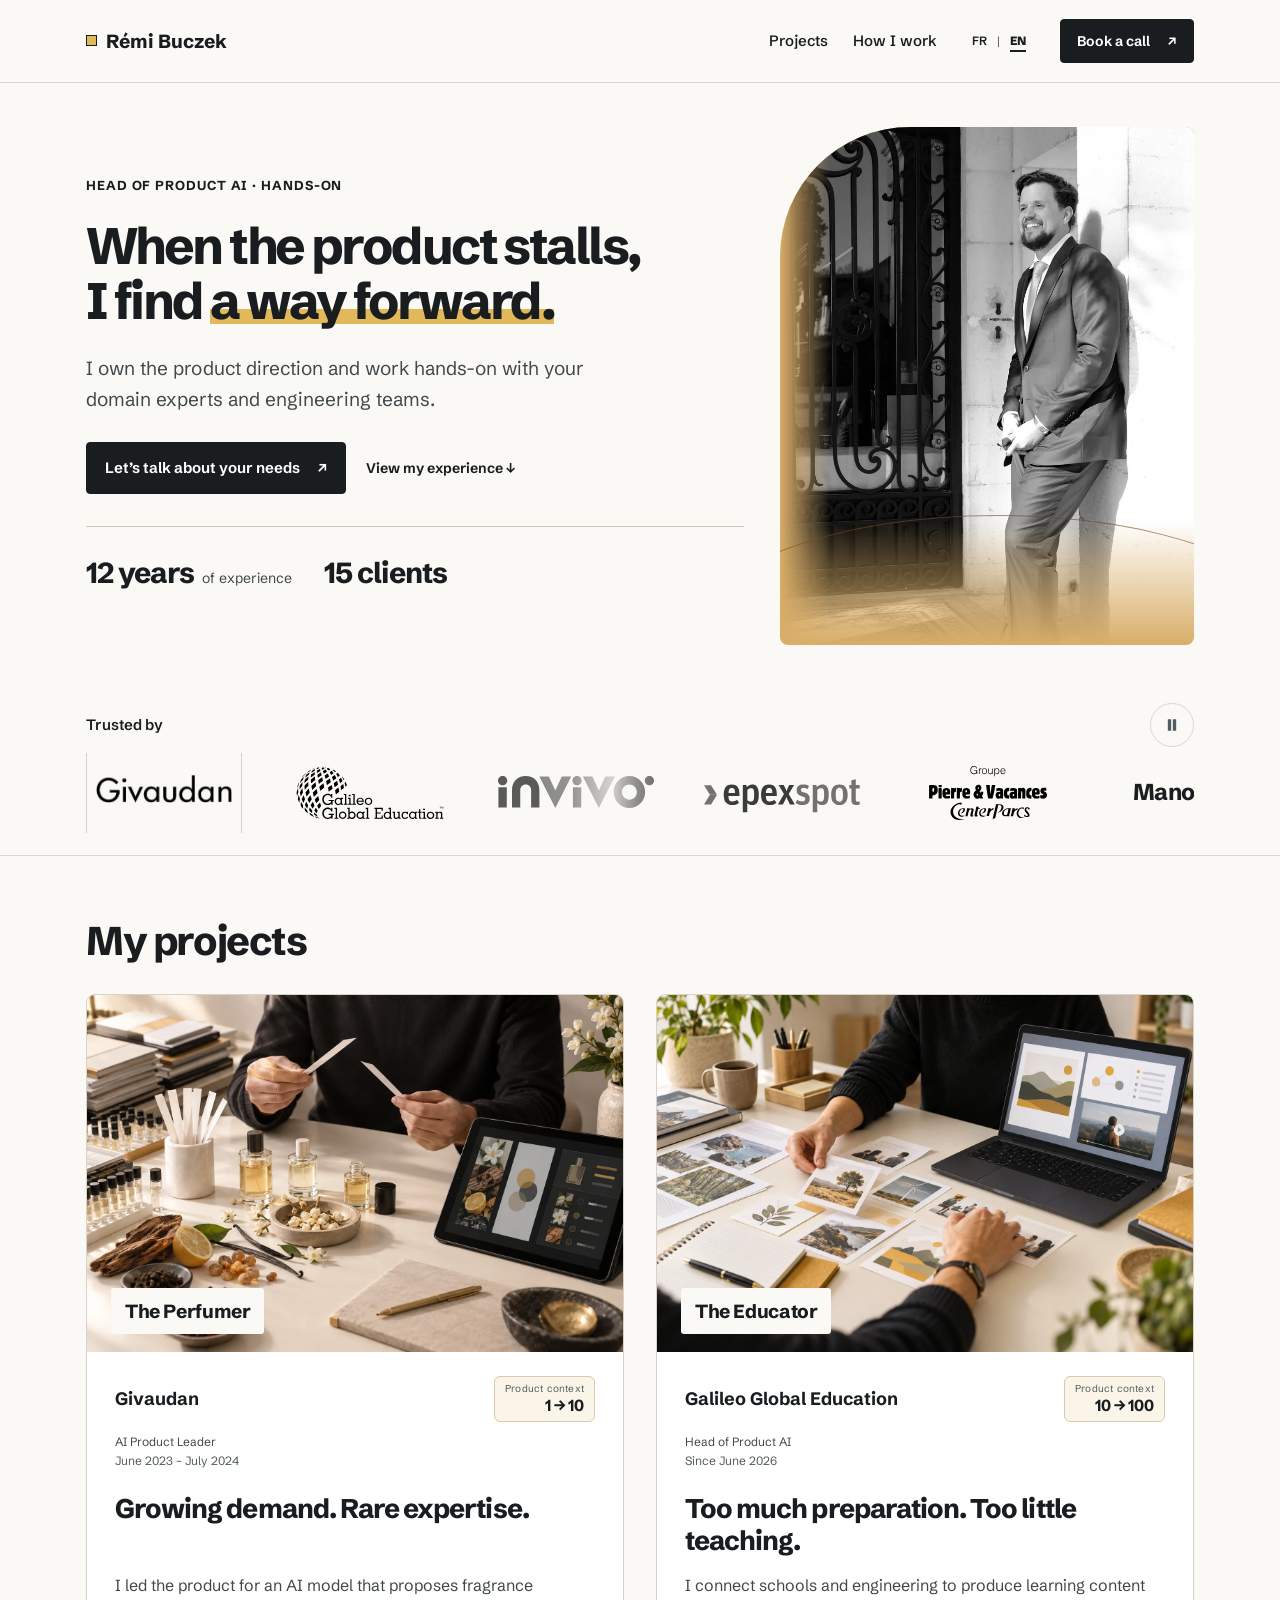
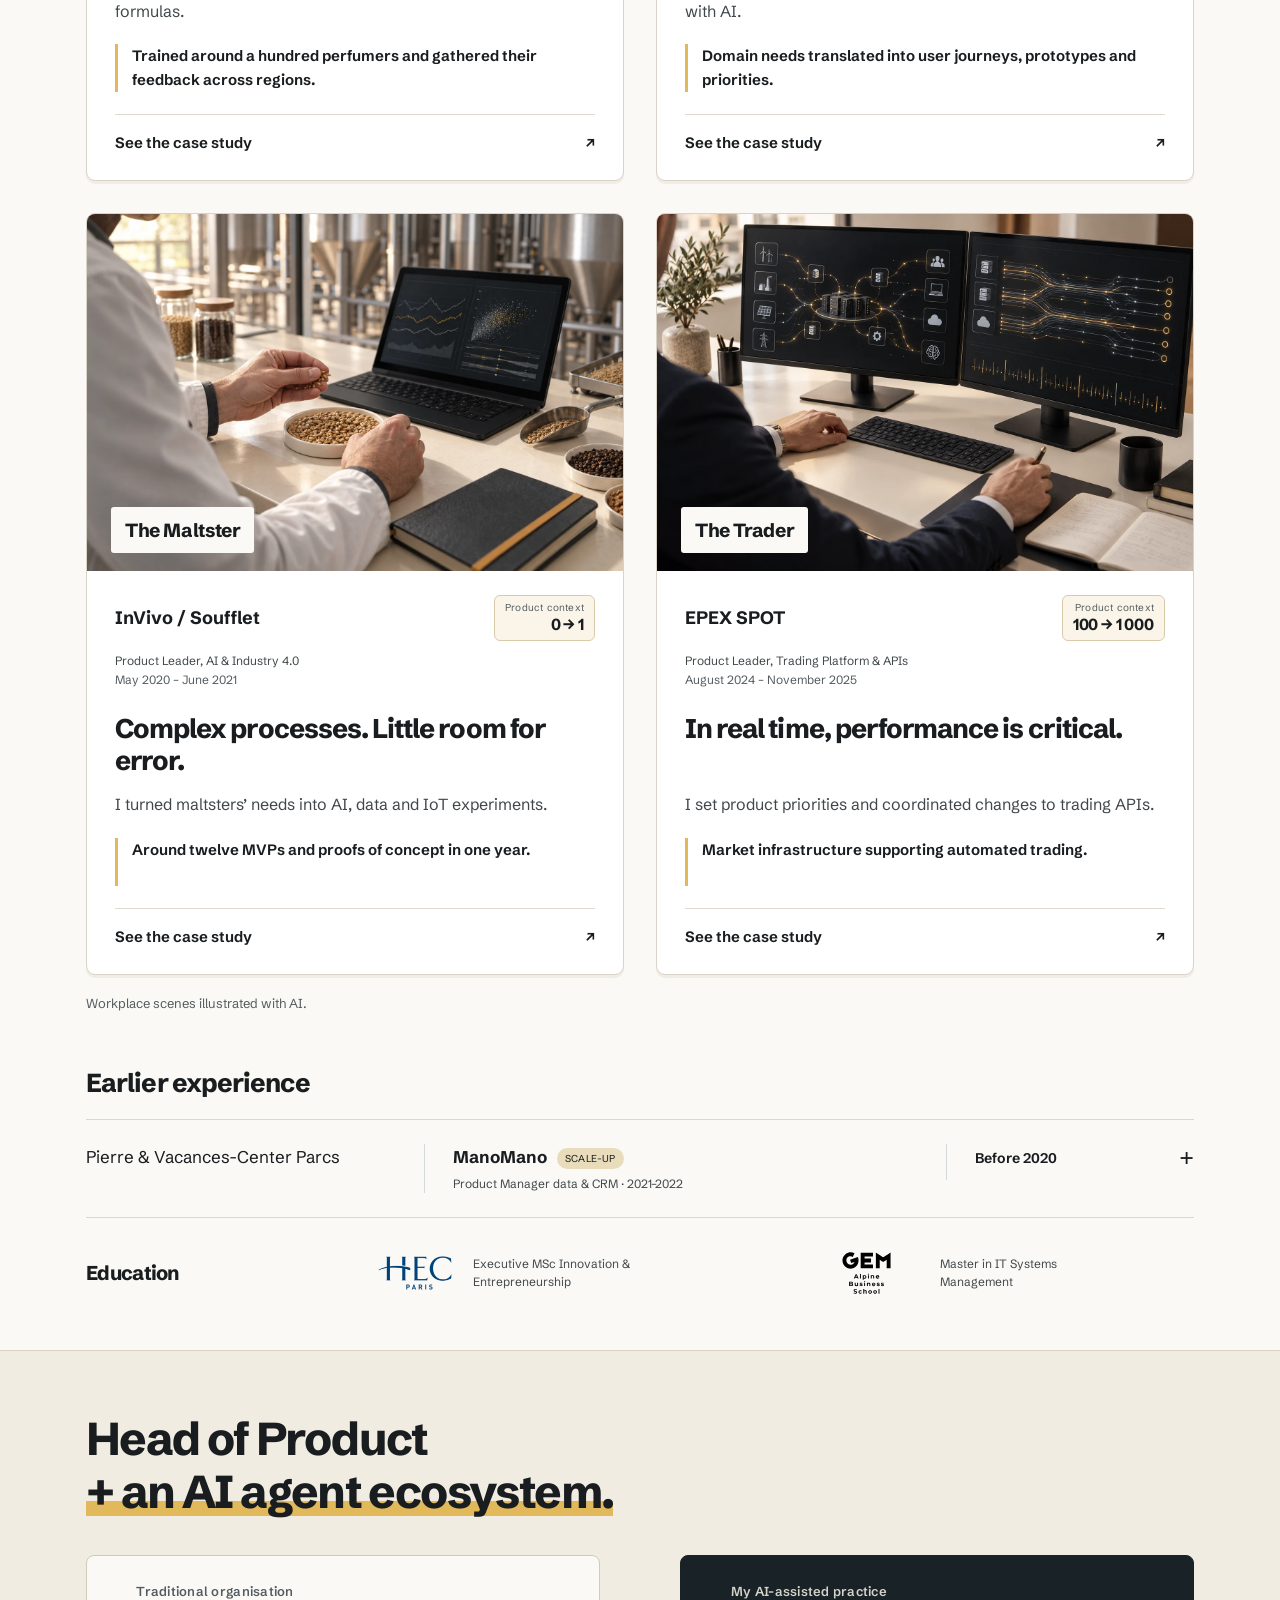
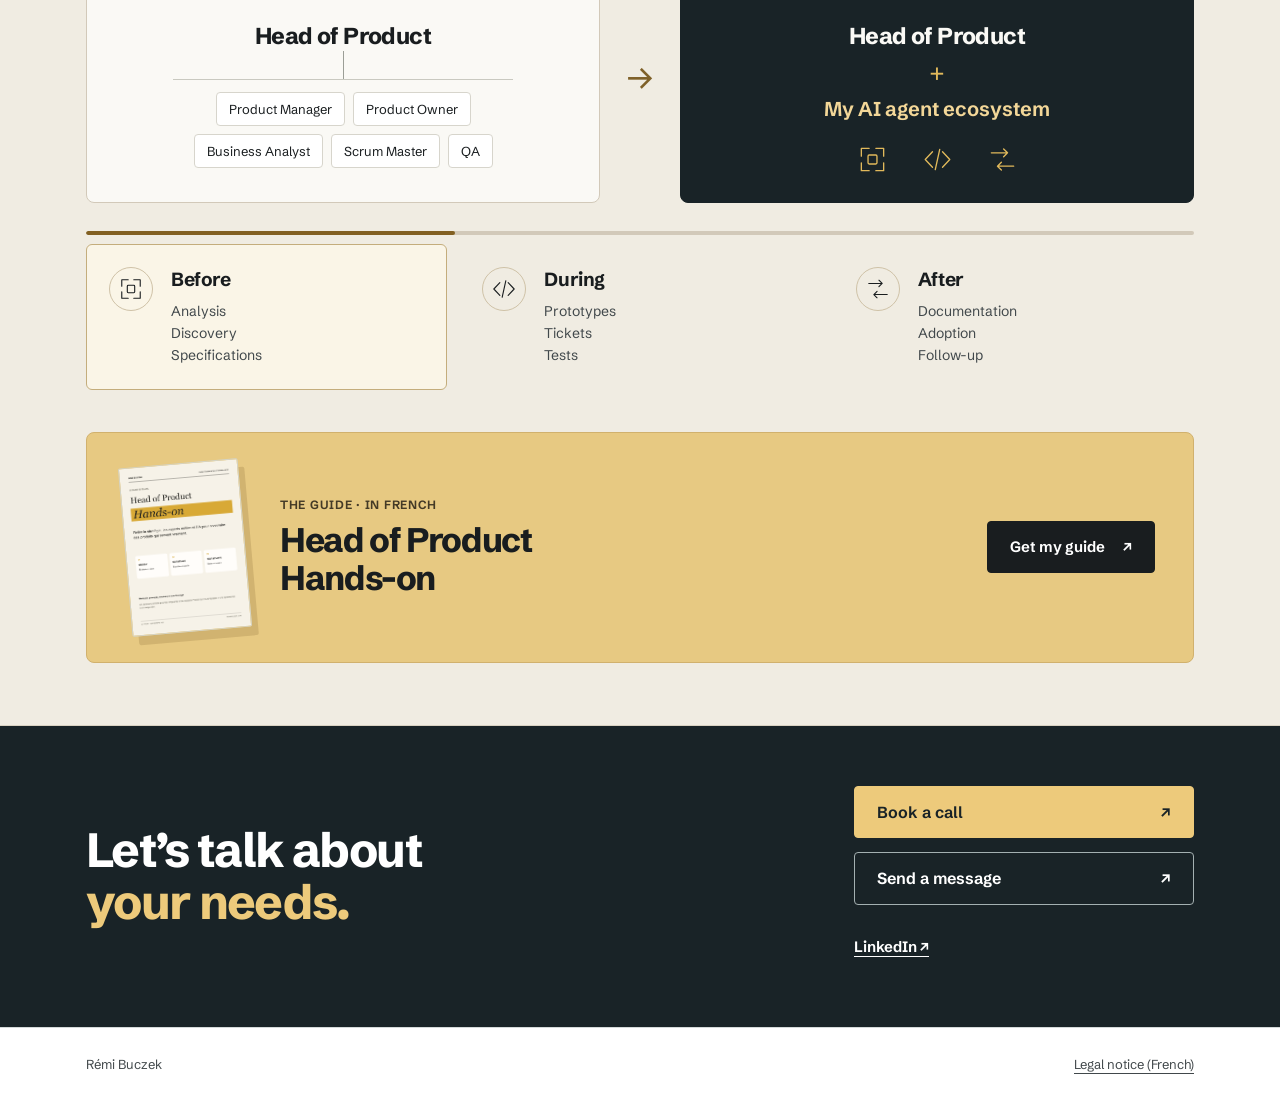
==== commit 0f571e64: "Site v3: lead with the stalled-product promise, case studies and agent ecosystem - Headline "Quand l" ====
--- a/en/index.html
+++ b/en/index.html
@@ -2,7 +2,7 @@
 <html lang="en">
 <head>
 <meta charset="utf-8"><meta name="viewport" content="width=device-width, initial-scale=1">
-<title>Rémi Buczek · Head of Product AI, hands-on</title><meta name="description" content="Hands-on Head of Product AI. Explore my projects, how I work with my own AI agents, and get in touch about your product.">
+<title>Rémi Buczek · Head of Product AI, hands-on</title><meta name="description" content="Hands-on Head of Product AI. When the product stalls, I find a way forward: product direction, hands-on delivery and my AI agent ecosystem.">
 <link rel="canonical" href="https://remibuczek.com/en/">
 <link rel="alternate" hreflang="fr" href="https://remibuczek.com/">
 <link rel="alternate" hreflang="en" href="https://remibuczek.com/en/">
@@ -10,19 +10,19 @@
 <link rel="icon" type="image/svg+xml" href="../favicon.svg"><link rel="apple-touch-icon" href="../apple-touch-icon.png">
 <meta name="theme-color" content="#faf9f5">
 <meta property="og:type" content="website"><meta property="og:locale" content="en_GB"><meta property="og:site_name" content="Rémi Buczek">
-<meta property="og:url" content="https://remibuczek.com/en/"><meta property="og:title" content="Rémi Buczek · Head of Product AI, hands-on"><meta property="og:description" content="Hands-on Head of Product AI. Explore my projects, how I work with my own AI agents, and get in touch about your product.">
+<meta property="og:url" content="https://remibuczek.com/en/"><meta property="og:title" content="Rémi Buczek · Head of Product AI, hands-on"><meta property="og:description" content="Hands-on Head of Product AI. When the product stalls, I find a way forward: product direction, hands-on delivery and my AI agent ecosystem.">
 <meta property="og:image" content="https://remibuczek.com/assets/og-profil-en.jpg"><meta property="og:image:width" content="1200"><meta property="og:image:height" content="630"><meta name="twitter:card" content="summary_large_image">
 <link rel="preconnect" href="https://fonts.googleapis.com"><link rel="preconnect" href="https://fonts.gstatic.com" crossorigin>
 <link href="https://fonts.googleapis.com/css2?family=Schibsted+Grotesk:wght@400;500;600;700;800&amp;display=swap" rel="stylesheet">
-<link rel="stylesheet" href="../assets/site.css?v=profil-v2"><script src="../assets/site.js?v=experts-v6" defer></script>
+<link rel="stylesheet" href="../assets/site.css?v=profil-v3"><script src="../assets/site.js?v=experts-v6" defer></script>
 </head>
-<body class="profile-page concise-page">
+<body class="profile-page concise-page dynamic-page">
 <a class="skip" href="#top">Skip to content</a>
 <header class="site"><div class="wrap nav">
 <a class="brand" href="./" aria-label="Rémi Buczek — Home"><span aria-hidden="true"></span>Rémi Buczek</a>
-<nav class="main-nav" aria-label="Main navigation"><a href="#etudes-de-cas">Experience</a><a href="#methode">My AI agents</a></nav>
+<nav class="main-nav" aria-label="Main navigation"><a href="#etudes-de-cas">Projects</a><a href="#methode">How I work</a></nav>
 <nav class="language-switch" aria-label="Language"><a lang="fr" hreflang="fr" href="../" aria-label="Français">FR</a><span aria-hidden="true">|</span><a lang="en" hreflang="en" href="./" aria-current="page" aria-label="English">EN</a></nav><a class="btn btn-primary" href="https://calendly.com/remibuczek/call" target="_blank" rel="noopener">Book a call<span aria-hidden="true">↗</span><span class="sr-only"> (opens in a new tab)</span></a>
-</div></header><main id="top" tabindex="-1"><section class="hero" aria-labelledby="hero-title"><div class="wrap hero-grid"><div class="hero-copy"><p class="eyebrow">Rémi Buczek · Freelance</p><h1 id="hero-title">Head of Product AI.<br><mark>Hands-on.</mark></h1><p class="hero-lede">I lead your AI products with domain experts and engineering teams, from understanding the need to real-world use.</p><div class="hero-actions"><a class="btn btn-primary" href="https://calendly.com/remibuczek/call" target="_blank" rel="noopener">Discuss your project<span aria-hidden="true">↗</span><span class="sr-only"> (opens in a new tab)</span></a><a class="text-link" href="#etudes-de-cas">View my experience <span aria-hidden="true">↓</span></a></div><div class="hero-facts" aria-label="Experience"><p><strong>12 years</strong> of experience</p><p><strong>15 clients</strong></p></div></div><figure class="hero-portrait"><picture><source type="image/webp" srcset="../assets/remi-portrait-800.webp"><img src="../assets/remi-portrait-800.jpg" width="800" height="1000" alt="Rémi Buczek" fetchpriority="high"></picture><figcaption><strong>Rémi Buczek</strong><span>Paris</span></figcaption></figure></div></section><section class="references" aria-label="Client references"><div class="wrap"><div class="reference-head"><p>Trusted by</p><button type="button" id="logos-toggle" aria-pressed="false" aria-label="Pause client references"><svg viewBox="0 0 24 24" width="20" height="20" aria-hidden="true"><path d="M8 5v14M16 5v14" fill="none" stroke="currentColor" stroke-width="2"/></svg></button></div><div class="logo-marquee" data-paused="false"><div class="logo-track"><ul class="logo-group"><li><img src="../assets/logos/givaudan.jpg" alt="Givaudan" width="156" height="54" loading="lazy"></li><li><img src="../assets/logos/galileo.svg" alt="Galileo Global Education" width="156" height="54" loading="lazy"></li><li><img src="../assets/logos/invivo.svg" alt="InVivo / Soufflet" width="156" height="54" loading="lazy"></li><li><img src="../assets/logos/epex.svg" alt="EPEX SPOT" width="156" height="54" loading="lazy"></li><li><img src="../assets/logos/pvcp.svg" alt="Pierre &amp; Vacances Center Parcs" width="156" height="54" loading="lazy"></li><li><span class="brand-name">ManoMano</span></li><li><img src="../assets/logos/lafourche.svg" alt="La Fourche" width="156" height="54" loading="lazy"></li></ul><ul class="logo-group" aria-hidden="true"><li><img src="../assets/logos/givaudan.jpg" alt="Givaudan" width="156" height="54" loading="lazy"></li><li><img src="../assets/logos/galileo.svg" alt="Galileo Global Education" width="156" height="54" loading="lazy"></li><li><img src="../assets/logos/invivo.svg" alt="InVivo / Soufflet" width="156" height="54" loading="lazy"></li><li><img src="../assets/logos/epex.svg" alt="EPEX SPOT" width="156" height="54" loading="lazy"></li><li><img src="../assets/logos/pvcp.svg" alt="Pierre &amp; Vacances Center Parcs" width="156" height="54" loading="lazy"></li><li><span class="brand-name">ManoMano</span></li><li><img src="../assets/logos/lafourche.svg" alt="La Fourche" width="156" height="54" loading="lazy"></li></ul></div></div></div></section><section class="section cases" id="etudes-de-cas"><span id="produits"></span><div class="wrap"><div class="section-heading"><h2>My projects</h2></div><div class="case-grid"><article class="expert-card" id="expert-givaudan"><span class="case-anchor" id="givaudan"></span><img class="expert-image" src="../assets/experts/parfumier-v1.webp" width="1536" height="1024" alt="AI illustration: the perfumer and their work tools" loading="lazy"><div class="case-body"><div class="case-heading"><div><h3>The Perfumer</h3><p class="company">Givaudan</p></div></div><p class="mission-role">AI Product Leader<span>June 2023 – July 2024</span></p><p class="intervention">I led the product for an AI model that proposes fragrance formulas.</p><p class="case-proof">Trained around a hundred perfumers and gathered their feedback across regions.</p><p class="maturity"><span>Product context</span><strong>1 → 10</strong>Expand usage</p><button class="btn btn-secondary" type="button" data-lead="givaudan" data-title="The Perfumer — Givaudan" data-description="Ask me about the context, product decisions and my contribution to this project.">Ask about this project<span aria-hidden="true">↗</span></button></div></article>
-<article class="expert-card" id="expert-galileo"><span class="case-anchor" id="galileo"></span><img class="expert-image" src="../assets/experts/pedagogue-v1.webp" width="1536" height="1024" alt="AI illustration: the educator and their work tools" loading="lazy"><div class="case-body"><div class="case-heading"><div><h3>The Educator</h3><p class="company">Galileo Global Education</p></div></div><p class="mission-role">Head of Product AI<span>Since June 2026</span></p><p class="intervention">I connect schools and engineering to produce learning content with AI.</p><p class="case-proof">Domain needs translated into user journeys, prototypes and priorities.</p><p class="maturity"><span>Product context</span><strong>10 → 100</strong>Organise deployment</p><button class="btn btn-secondary" type="button" data-lead="galileo" data-title="The Educator — Galileo Global Education" data-description="Ask me about the context, product decisions and my contribution to this project.">Ask about this project<span aria-hidden="true">↗</span></button></div></article>
-<article class="expert-card" id="expert-invivo"><span class="case-anchor" id="invivo"></span><img class="expert-image" src="../assets/experts/malteur-v1.webp" width="1536" height="1024" alt="AI illustration: the maltster and their work tools" loading="lazy"><div class="case-body"><div class="case-heading"><div><h3>The Maltster</h3><p class="company">InVivo / Soufflet</p></div></div><p class="mission-role">Product Leader, AI &amp; Industry 4.0<span>May 2020 – June 2021</span></p><p class="intervention">I turned maltsters’ needs into AI, data and IoT experiments.</p><p class="case-proof">Around twelve MVPs and proofs of concept in one year.</p><p class="maturity"><span>Product context</span><strong>0 → 1</strong>Explore and test</p><button class="btn btn-secondary" type="button" data-lead="invivo" data-title="The Maltster — InVivo / Soufflet" data-description="Ask me about the context, product decisions and my contribution to this project.">Ask about this project<span aria-hidden="true">↗</span></button></div></article>
-<article class="expert-card" id="expert-epex"><span class="case-anchor" id="epex"></span><img class="expert-image" src="../assets/experts/trader-v1.webp" width="1536" height="1024" alt="AI illustration: the trader and their work tools" loading="lazy"><div class="case-body"><div class="case-heading"><div><h3>The Trader</h3><p class="company">EPEX SPOT</p></div></div><p class="mission-role">Product Leader, Trading Platform &amp; APIs<span>August 2024 – November 2025</span></p><p class="intervention">I set product priorities and coordinated changes to trading APIs.</p><p class="case-proof">Market infrastructure supporting automated trading.</p><p class="maturity"><span>Product context</span><strong>100 → 1 000</strong>Evolve a critical platform</p><button class="btn btn-secondary" type="button" data-lead="epex" data-title="The Trader — EPEX SPOT" data-description="Ask me about the context, product decisions and my contribution to this project.">Ask about this project<span aria-hidden="true">↗</span></button></div></article></div><p class="image-note">Workplace scenes illustrated with AI.</p></div></section><section class="section career" aria-labelledby="career-title"><div class="wrap"><h2 id="career-title">Earlier experience</h2><div class="career-compact"><ul><li>Pierre &amp; Vacances-Center Parcs</li><li>ManoMano</li></ul><div><p class="career-period">Before 2020</p><ul><li>Yves Rocher</li><li>EDF</li><li>Assurance Retraite</li><li>Engie</li><li>CGI Business Consulting</li><li>La Poste</li></ul></div></div><div class="credentials" aria-label="Education"><div><img src="../assets/education/hec-paris.png" width="1280" height="671" alt="HEC Paris" loading="lazy"><span>Executive MSc Innovation &amp; Entrepreneurship</span></div><div><img src="../assets/education/gem.svg" width="467" height="396" alt="Grenoble École de Management" loading="lazy"><span>Master in IT Systems Management</span></div></div></div></section><section class="section bio" id="qui-suis-je"><span id="ressources"></span><span id="livres-blancs"></span><span id="head-product"></span><span id="kit"></span><span id="po"></span><span id="pm"></span><div class="wrap"><div class="practice" id="methode"><div class="practice-intro"><div><h2>My AI agents prepare the work.<br><mark>I make the decisions.</mark></h2><p>Meeting notes, specifications, tickets, prototypes.</p></div><img class="book-preview" src="../assets/resources/head-product-hands-on-cover.png" alt="Cover of Rémi Buczek’s Head of Product Hands-on guide (French)" width="993" height="1404" loading="lazy"></div><div class="operating-model" aria-label="Traditional product organisation and how I work with AI"><div class="model-before"><h4>Traditional organisation</h4><div class="human-node">Head of Product</div><div class="model-connector" aria-hidden="true"></div><ul class="role-nodes"><li>Product Manager</li><li>Product Owner</li><li>Business Analyst</li><li>Scrum Master</li><li>QA</li></ul></div><span class="model-arrow" aria-hidden="true">→</span><div class="model-after"><h4>My AI-assisted practice</h4><div class="human-node">Head of Product <span>+ AI Engineers</span></div><div class="model-connector" aria-hidden="true"></div><div class="agent-factory"><strong>My agent ecosystem</strong><ul><li>Analysis</li><li>Prototypes</li><li>Tests</li><li>Documentation</li></ul></div></div></div><div class="practice-bottom"><button class="btn btn-primary" type="button" data-lead="methode" data-title="Head of Product Hands-on" data-description="Request my Head of Product Hands-on guide (in French) and tell me about your project.">Get my guide<span aria-hidden="true">↗</span></button></div></div></div></section><section class="section contact" id="contact" aria-labelledby="contact-title"><div class="wrap contact-grid" id="accompagnement"><h2 id="contact-title">Let’s discuss<br><mark>your project.</mark></h2><div class="contact-actions"><a class="btn btn-primary" href="https://calendly.com/remibuczek/call" target="_blank" rel="noopener">Book a call<span aria-hidden="true">↗</span><span class="sr-only"> (opens in a new tab)</span></a><button class="btn btn-secondary" type="button" data-lead="contact" data-title="Let’s discuss your project" data-description="Tell me about your product, your team and what you would like me to take on.">Send a message<span aria-hidden="true">↗</span></button><a class="text-link" href="https://www.linkedin.com/in/remibuczek" target="_blank" rel="noopener">LinkedIn <span aria-hidden="true">↗</span><span class="sr-only"> (opens in a new tab)</span></a></div></div></section></main><footer><div class="wrap footer-inner"><span>Rémi Buczek</span><a href="../mentions-legales.html">Legal notice (French)</a></div></footer><dialog id="lead-dialog" aria-labelledby="lead-title" aria-describedby="lead-description"><button type="button" class="dialog-close" data-close-dialog aria-label="Close">×</button><p class="eyebrow">Get in touch with Rémi</p><h2 id="lead-title">Get my method</h2><p id="lead-description">Request my guide (in French) and tell me about your context.</p><form id="lead-form"><input type="hidden" name="resource" value="methode"><div class="honeypot" aria-hidden="true"><label>Leave empty<input name="_gotcha" tabindex="-1" autocomplete="off"></label></div><label for="lead-email">Your work email</label><input id="lead-email" type="email" name="email" autocomplete="email" placeholder="you@company.com" required maxlength="254"><label for="lead-message">Your request <span>(optional)</span></label><textarea id="lead-message" name="message" rows="3" maxlength="3000" placeholder="Your role, challenge or project…"></textarea><label class="consent"><input type="checkbox" name="consent" value="contact-request" required><span>I agree to be contacted about this request.</span></label><p class="form-note" id="lead-mode-note">This request opens in your email app. You can review it before sending.</p><button class="btn btn-primary" id="lead-submit" type="submit">Open email</button><p id="lead-status" role="status" aria-live="polite"></p><p class="privacy-note">No newsletter subscription. <a href="../mentions-legales.html">Legal notice (French)</a></p></form></dialog><noscript><p class="wrap">For project details, my method or a conversation: <a href="mailto:remibuczek@gmail.com">remibuczek@gmail.com</a>.</p></noscript></body></html>+</div></header><main id="top" tabindex="-1"><section class="hero" aria-labelledby="hero-title"><div class="wrap hero-grid"><div class="hero-copy"><p class="eyebrow">Head of Product AI · hands-on</p><h1 id="hero-title">When the product stalls,<br>I find <mark>a way forward.</mark></h1><p class="hero-lede">I own the product direction and work hands-on with your domain experts and engineering teams.</p><div class="hero-actions"><a class="btn btn-primary" href="https://calendly.com/remibuczek/call" target="_blank" rel="noopener">Let’s talk about your needs<span aria-hidden="true">↗</span><span class="sr-only"> (opens in a new tab)</span></a><a class="text-link" href="#etudes-de-cas">View my experience <span aria-hidden="true">↓</span></a></div><div class="hero-facts" aria-label="Experience"><p><strong>12 years</strong> of experience</p><p><strong>15 clients</strong></p></div></div><div class="portrait-zone"><figure class="hero-portrait"><picture><source type="image/webp" srcset="../assets/remi-portrait-800.webp"><img src="../assets/remi-portrait-800.jpg" width="800" height="1000" alt="Rémi Buczek" fetchpriority="high"></picture></figure></div></div></section><section class="references" aria-label="Client references"><div class="wrap"><div class="reference-head"><p>Trusted by</p><button type="button" id="logos-toggle" aria-pressed="false" aria-label="Pause client references"><svg viewBox="0 0 24 24" width="20" height="20" aria-hidden="true"><path d="M8 5v14M16 5v14" fill="none" stroke="currentColor" stroke-width="2"/></svg></button></div><div class="logo-marquee" data-paused="false"><div class="logo-track"><ul class="logo-group"><li><img src="../assets/logos/givaudan.jpg" alt="Givaudan" width="156" height="54" loading="lazy"></li><li><img src="../assets/logos/galileo.svg" alt="Galileo Global Education" width="156" height="54" loading="lazy"></li><li><img src="../assets/logos/invivo.svg" alt="InVivo / Soufflet" width="156" height="54" loading="lazy"></li><li><img src="../assets/logos/epex.svg" alt="EPEX SPOT" width="156" height="54" loading="lazy"></li><li><img src="../assets/logos/pvcp.svg" alt="Pierre &amp; Vacances Center Parcs" width="156" height="54" loading="lazy"></li><li><span class="brand-name">ManoMano</span></li><li><img src="../assets/logos/lafourche.svg" alt="La Fourche" width="156" height="54" loading="lazy"></li></ul><ul class="logo-group" aria-hidden="true"><li><img src="../assets/logos/givaudan.jpg" alt="Givaudan" width="156" height="54" loading="lazy"></li><li><img src="../assets/logos/galileo.svg" alt="Galileo Global Education" width="156" height="54" loading="lazy"></li><li><img src="../assets/logos/invivo.svg" alt="InVivo / Soufflet" width="156" height="54" loading="lazy"></li><li><img src="../assets/logos/epex.svg" alt="EPEX SPOT" width="156" height="54" loading="lazy"></li><li><img src="../assets/logos/pvcp.svg" alt="Pierre &amp; Vacances Center Parcs" width="156" height="54" loading="lazy"></li><li><span class="brand-name">ManoMano</span></li><li><img src="../assets/logos/lafourche.svg" alt="La Fourche" width="156" height="54" loading="lazy"></li></ul></div></div></div></section><section class="section cases" id="etudes-de-cas"><span id="produits"></span><div class="wrap"><div class="section-heading"><h2>My projects</h2></div><div class="case-grid"><article class="expert-card" id="expert-givaudan" aria-labelledby="pain-givaudan"><span class="case-anchor" id="givaudan"></span><div class="case-visual"><img class="expert-image" src="../assets/experts/parfumier-v1.webp" width="1536" height="1024" alt="AI illustration: the perfumer and their work tools" loading="lazy"><p class="case-persona">The Perfumer</p></div><div class="case-body"><div class="case-heading"><p class="company">Givaudan</p><p class="maturity"><span>Product context</span><strong>1 → 10</strong></p></div><p class="mission-role">AI Product Leader<span>June 2023 – July 2024</span></p><h3 class="case-pain" id="pain-givaudan">Growing demand. Rare expertise.</h3><p class="intervention">I led the product for an AI model that proposes fragrance formulas.</p><p class="case-proof">Trained around a hundred perfumers and gathered their feedback across regions.</p><button class="btn btn-secondary" type="button" data-lead="givaudan" data-title="Request the case study — Givaudan" data-description="Request the case study: context, product decisions and Rémi’s contribution.">See the case study<span aria-hidden="true">↗</span></button></div></article>
+<article class="expert-card" id="expert-galileo" aria-labelledby="pain-galileo"><span class="case-anchor" id="galileo"></span><div class="case-visual"><img class="expert-image" src="../assets/experts/pedagogue-v1.webp" width="1536" height="1024" alt="AI illustration: the educator and their work tools" loading="lazy"><p class="case-persona">The Educator</p></div><div class="case-body"><div class="case-heading"><p class="company">Galileo Global Education</p><p class="maturity"><span>Product context</span><strong>10 → 100</strong></p></div><p class="mission-role">Head of Product AI<span>Since June 2026</span></p><h3 class="case-pain" id="pain-galileo">Too much preparation. Too little teaching.</h3><p class="intervention">I connect schools and engineering to produce learning content with AI.</p><p class="case-proof">Domain needs translated into user journeys, prototypes and priorities.</p><button class="btn btn-secondary" type="button" data-lead="galileo" data-title="Request the case study — Galileo Global Education" data-description="Request the case study: context, product decisions and Rémi’s contribution.">See the case study<span aria-hidden="true">↗</span></button></div></article>
+<article class="expert-card" id="expert-invivo" aria-labelledby="pain-invivo"><span class="case-anchor" id="invivo"></span><div class="case-visual"><img class="expert-image" src="../assets/experts/malteur-v1.webp" width="1536" height="1024" alt="AI illustration: the maltster and their work tools" loading="lazy"><p class="case-persona">The Maltster</p></div><div class="case-body"><div class="case-heading"><p class="company">InVivo / Soufflet</p><p class="maturity"><span>Product context</span><strong>0 → 1</strong></p></div><p class="mission-role">Product Leader, AI &amp; Industry 4.0<span>May 2020 – June 2021</span></p><h3 class="case-pain" id="pain-invivo">Complex processes. Little room for error.</h3><p class="intervention">I turned maltsters’ needs into AI, data and IoT experiments.</p><p class="case-proof">Around twelve MVPs and proofs of concept in one year.</p><button class="btn btn-secondary" type="button" data-lead="invivo" data-title="Request the case study — InVivo / Soufflet" data-description="Request the case study: context, product decisions and Rémi’s contribution.">See the case study<span aria-hidden="true">↗</span></button></div></article>
+<article class="expert-card" id="expert-epex" aria-labelledby="pain-epex"><span class="case-anchor" id="epex"></span><div class="case-visual"><img class="expert-image" src="../assets/experts/trader-v1.webp" width="1536" height="1024" alt="AI illustration: the trader and their work tools" loading="lazy"><p class="case-persona">The Trader</p></div><div class="case-body"><div class="case-heading"><p class="company">EPEX SPOT</p><p class="maturity"><span>Product context</span><strong>100 → 1 000</strong></p></div><p class="mission-role">Product Leader, Trading Platform &amp; APIs<span>August 2024 – November 2025</span></p><h3 class="case-pain" id="pain-epex">In real time, performance is critical.</h3><p class="intervention">I set product priorities and coordinated changes to trading APIs.</p><p class="case-proof">Market infrastructure supporting automated trading.</p><button class="btn btn-secondary" type="button" data-lead="epex" data-title="Request the case study — EPEX SPOT" data-description="Request the case study: context, product decisions and Rémi’s contribution.">See the case study<span aria-hidden="true">↗</span></button></div></article></div><p class="image-note">Workplace scenes illustrated with AI.</p></div></section><section class="section career" aria-labelledby="career-title"><div class="wrap"><h2 id="career-title">Earlier experience</h2><div class="experience-line"><p>Pierre &amp; Vacances-Center Parcs</p><p><strong>ManoMano</strong><span class="scaleup">Scale-up</span><span class="experience-role">Product Manager data &amp; CRM · 2021–2022</span></p><details class="early-career"><summary>Before 2020<span aria-hidden="true">+</span></summary><p>Yves Rocher · EDF · Assurance Retraite · Engie · CGI Business Consulting · La Poste</p></details></div><div class="education"><h2>Education</h2><div class="credentials"><div><img src="../assets/education/hec-paris.png" width="1280" height="671" alt="HEC Paris" loading="lazy"><span>Executive MSc Innovation &amp; Entrepreneurship</span></div><div><img src="../assets/education/gem.svg" width="467" height="396" alt="Grenoble École de Management" loading="lazy"><span>Master in IT Systems Management</span></div></div></div></div></section><section class="section bio" id="qui-suis-je"><span id="ressources"></span><span id="livres-blancs"></span><span id="head-product"></span><span id="kit"></span><span id="po"></span><span id="pm"></span><div class="wrap"><div class="practice" id="methode"><h2>Head of Product<br><mark>+ an AI agent ecosystem.</mark></h2><div class="operating-model" aria-label="Traditional product organisation and my AI-assisted practice"><div class="model-before"><h3>Traditional organisation</h3><p class="product-node">Head of Product</p><div class="model-branch" aria-hidden="true"></div><ul class="role-list"><li>Product Manager</li><li>Product Owner</li><li>Business Analyst</li><li>Scrum Master</li><li>QA</li></ul></div><span class="model-arrow" aria-hidden="true">→</span><div class="model-after"><h3>My AI-assisted practice</h3><p class="product-node">Head of Product</p><span class="ecosystem-plus" aria-hidden="true">+</span><p class="ecosystem-node">My AI agent ecosystem</p><div class="ecosystem-icons" aria-hidden="true"><svg viewBox="0 0 52 52" width="36" height="36" aria-hidden="true" focusable="false" fill="none" stroke="currentColor" stroke-width="2.4" stroke-linecap="round" stroke-linejoin="round"><path d="M20 6H6v14M32 6h14v14M6 32v14h14M32 46h14V32"/><rect x="18" y="18" width="16" height="16" rx="2"/></svg><svg viewBox="0 0 52 52" width="36" height="36" aria-hidden="true" focusable="false" fill="none" stroke="currentColor" stroke-width="2.4" stroke-linecap="round" stroke-linejoin="round"><path d="m17 12-13 14 13 14M35 12l13 14-13 14M30 8l-8 36"/></svg><svg viewBox="0 0 52 52" width="36" height="36" aria-hidden="true" focusable="false" fill="none" stroke="currentColor" stroke-width="2.4" stroke-linecap="round" stroke-linejoin="round"><path d="M6 14h29l-7-7M35 14l-7 7M46 38H17l7-7M17 38l7 7"/></svg></div></div></div><fieldset class="agent-timeline"><legend class="sr-only">Explore the work of my agent ecosystem throughout the product lifecycle</legend><input class="sr-only phase-radio" type="radio" name="product-phase" id="phase-before" value="before" checked><input class="sr-only phase-radio" type="radio" name="product-phase" id="phase-during" value="during"><input class="sr-only phase-radio" type="radio" name="product-phase" id="phase-after" value="after"><div class="phase-track" aria-hidden="true"><span></span></div><div class="phase-grid"><label class="phase phase-before" for="phase-before"><span class="phase-icon"><svg viewBox="0 0 52 52" width="36" height="36" aria-hidden="true" focusable="false" fill="none" stroke="currentColor" stroke-width="2.4" stroke-linecap="round" stroke-linejoin="round"><path d="M20 6H6v14M32 6h14v14M6 32v14h14M32 46h14V32"/><rect x="18" y="18" width="16" height="16" rx="2"/></svg></span><strong>Before</strong><span class="phase-tasks"><span>Analysis</span><span>Discovery</span><span>Specifications</span></span></label><label class="phase phase-during" for="phase-during"><span class="phase-icon"><svg viewBox="0 0 52 52" width="36" height="36" aria-hidden="true" focusable="false" fill="none" stroke="currentColor" stroke-width="2.4" stroke-linecap="round" stroke-linejoin="round"><path d="m17 12-13 14 13 14M35 12l13 14-13 14M30 8l-8 36"/></svg></span><strong>During</strong><span class="phase-tasks"><span>Prototypes</span><span>Tickets</span><span>Tests</span></span></label><label class="phase phase-after" for="phase-after"><span class="phase-icon"><svg viewBox="0 0 52 52" width="36" height="36" aria-hidden="true" focusable="false" fill="none" stroke="currentColor" stroke-width="2.4" stroke-linecap="round" stroke-linejoin="round"><path d="M6 14h29l-7-7M35 14l-7 7M46 38H17l7-7M17 38l7 7"/></svg></span><strong>After</strong><span class="phase-tasks"><span>Documentation</span><span>Adoption</span><span>Follow-up</span></span></label></div></fieldset><aside class="guide-banner" aria-labelledby="guide-title"><img class="book-preview" src="../assets/resources/head-product-hands-on-cover.png" alt="Cover of Rémi Buczek’s Head of Product Hands-on guide (French)" width="993" height="1404" loading="lazy"><div><p class="eyebrow">The guide · in French</p><h3 id="guide-title">Head of Product<br>Hands-on</h3></div><button class="btn btn-primary" type="button" data-lead="methode" data-title="Head of Product Hands-on" data-description="Request my Head of Product Hands-on guide (in French) and tell me about your project.">Get my guide<span aria-hidden="true">↗</span></button></aside></div></div></section><section class="section contact" id="contact" aria-labelledby="contact-title"><div class="wrap contact-grid" id="accompagnement"><h2 id="contact-title">Let’s talk about<br><mark>your needs.</mark></h2><div class="contact-actions"><a class="btn btn-primary" href="https://calendly.com/remibuczek/call" target="_blank" rel="noopener">Book a call<span aria-hidden="true">↗</span><span class="sr-only"> (opens in a new tab)</span></a><button class="btn btn-secondary" type="button" data-lead="contact" data-title="Let’s talk about your needs" data-description="Tell me about your product, your team and what you would like me to take on.">Send a message<span aria-hidden="true">↗</span></button><a class="text-link" href="https://www.linkedin.com/in/remibuczek" target="_blank" rel="noopener">LinkedIn <span aria-hidden="true">↗</span><span class="sr-only"> (opens in a new tab)</span></a></div></div></section></main><footer><div class="wrap footer-inner"><span>Rémi Buczek</span><a href="../mentions-legales.html">Legal notice (French)</a></div></footer><dialog id="lead-dialog" aria-labelledby="lead-title" aria-describedby="lead-description"><button type="button" class="dialog-close" data-close-dialog aria-label="Close">×</button><p class="eyebrow">Get in touch with Rémi</p><h2 id="lead-title">Get my method</h2><p id="lead-description">Request my guide (in French) and tell me about your context.</p><form id="lead-form"><input type="hidden" name="resource" value="methode"><div class="honeypot" aria-hidden="true"><label>Leave empty<input name="_gotcha" tabindex="-1" autocomplete="off"></label></div><label for="lead-email">Your work email</label><input id="lead-email" type="email" name="email" autocomplete="email" placeholder="you@company.com" required maxlength="254"><label for="lead-message">Your request <span>(optional)</span></label><textarea id="lead-message" name="message" rows="3" maxlength="3000" placeholder="Your role, challenge or project…"></textarea><label class="consent"><input type="checkbox" name="consent" value="contact-request" required><span>I agree to be contacted about this request.</span></label><p class="form-note" id="lead-mode-note">This request opens in your email app. You can review it before sending.</p><button class="btn btn-primary" id="lead-submit" type="submit">Open email</button><p id="lead-status" role="status" aria-live="polite"></p><p class="privacy-note">No newsletter subscription. <a href="../mentions-legales.html">Legal notice (French)</a></p></form></dialog><noscript><p class="wrap">For project details, my method or a conversation: <a href="mailto:remibuczek@gmail.com">remibuczek@gmail.com</a>.</p></noscript></body></html>
--- a/assets/site.css
+++ b/assets/site.css
@@ -263,3 +263,190 @@
   .profile-page.concise-page .nav .main-nav a{font-size:12px}
   .profile-page.concise-page .nav>.btn{font-size:11px;gap:7px;padding:10px}
 }
+
+/* Iteration 3: warm portrait, editorial case studies, native product timeline. */
+.profile-page.dynamic-page .hero{padding:44px 0 40px}
+.profile-page.dynamic-page .hero-grid{grid-template-columns:minmax(0,1.35fr) minmax(0,.85fr);gap:36px;align-items:center}
+.profile-page.dynamic-page .hero .eyebrow{font-size:13px;letter-spacing:.07em;text-transform:uppercase;color:var(--ink);margin-bottom:24px}
+.profile-page.dynamic-page .hero h1{font-size:clamp(38px,4vw,56px);line-height:1.08;letter-spacing:-.05em}
+.profile-page.dynamic-page .hero-lede{font-size:19px;line-height:1.6;max-width:47ch;margin-top:25px}
+.profile-page.dynamic-page .hero-actions{gap:20px;flex-wrap:wrap;margin-top:28px}
+.profile-page.dynamic-page .hero-actions .btn{font-size:15px;padding:15px 18px}
+.profile-page.dynamic-page .hero-actions .text-link{font-size:14px}
+.profile-page.dynamic-page .hero-facts{gap:32px;margin-top:32px;padding-top:23px;border-color:#cfc8b9}
+.profile-page.dynamic-page .hero-facts strong{font-size:29px;font-weight:750}
+.profile-page.dynamic-page .portrait-zone{position:relative;isolation:isolate;overflow:hidden;background:#d9ae69;border-radius:130px 8px 8px 8px;align-self:stretch;min-height:490px}
+.profile-page.dynamic-page .portrait-zone::after{content:"";position:absolute;inset:auto -25% -20% -20%;height:45%;border:1px solid #704a2499;border-radius:50%;pointer-events:none}
+.profile-page.dynamic-page .hero-portrait{display:block;margin:0;height:100%;background:transparent;border:0;border-radius:0;overflow:hidden}
+.profile-page.dynamic-page .hero-portrait picture{display:block;border:0;border-radius:0;height:100%;background:transparent;mask-image:linear-gradient(to bottom,#000 76%,transparent),linear-gradient(to right,transparent,#000 12%);mask-composite:intersect}
+.profile-page.dynamic-page .hero-portrait img{height:100%;width:100%;object-fit:cover;object-position:52% 25%;aspect-ratio:auto;filter:grayscale(1)}
+.profile-page.dynamic-page .references{background:transparent}
+.profile-page.dynamic-page .cases{padding:62px 0 30px}
+.profile-page.dynamic-page .section-heading{margin-bottom:30px}
+.profile-page.dynamic-page .section-heading h1,.profile-page.dynamic-page .section-heading h2{font-size:40px}
+.profile-page.dynamic-page .case-grid{gap:32px}
+.profile-page.dynamic-page .expert-card{border-radius:9px;border-color:#d9d3c7;overflow:hidden;box-shadow:0 3px 0 #e8e2d580;transition:box-shadow .2s}
+.profile-page.dynamic-page .expert-card:hover{box-shadow:0 7px 24px #25201810}
+.profile-page.dynamic-page .case-visual{position:relative;overflow:hidden}
+.profile-page.dynamic-page .expert-image{aspect-ratio:3/2;object-fit:cover;width:100%;border-radius:0}
+.profile-page.dynamic-page .case-persona{position:absolute;bottom:18px;left:24px;max-width:calc(100% - 48px);background:var(--paper);color:var(--ink);padding:8px 14px;font-size:19px;font-weight:750;letter-spacing:-.02em;border-radius:3px}
+.profile-page.dynamic-page .case-body{padding:24px 28px 10px;display:flex;flex-direction:column;flex:1}
+.profile-page.dynamic-page .case-heading{display:flex;align-items:center;gap:20px;margin-bottom:10px}
+.profile-page.dynamic-page .company{font-size:18px;font-weight:700;color:var(--ink);margin:0;line-height:1.25}
+.profile-page.dynamic-page .maturity{flex:0 0 auto;display:block;text-align:right;border:1px solid #d9cba9;background:#faf5e8;border-radius:6px;padding:5px 10px!important;margin:0!important;line-height:1.3}
+.profile-page.dynamic-page .maturity span{display:block;font-size:10px;margin:0;letter-spacing:.02em}
+.profile-page.dynamic-page .maturity strong{display:block;font-size:16px;white-space:nowrap;letter-spacing:-.01em}
+.profile-page.dynamic-page .case-body .mission-role{font-size:12px;color:var(--body);margin:0;line-height:1.6;min-height:3.2em}
+.profile-page.dynamic-page .mission-role span{font-size:12px;margin:0;color:var(--muted)}
+.profile-page.dynamic-page .case-pain{font-size:27px;line-height:1.18;letter-spacing:-.035em;min-height:2.36em;margin:23px 0 0}
+.profile-page.dynamic-page .case-body .intervention{border:0;padding:0;margin-top:16px;font-size:16px;line-height:1.6}
+.profile-page.dynamic-page .case-body .case-proof{border-left:3px solid var(--accent);padding-left:14px;font-size:15px;line-height:1.6;min-height:3.2em;margin:20px 0 22px;font-weight:650}
+.profile-page.dynamic-page .case-body>.btn{border:0;border-top:1px solid #e0dbd0;border-radius:0;padding:17px 0;background:transparent;justify-content:space-between;width:100%;font-size:15px;margin-top:auto;min-height:56px}
+.profile-page.dynamic-page .case-body>.btn:hover{color:#71511d;text-decoration:underline;text-underline-offset:5px;transform:none}
+.profile-page.dynamic-page .image-note{margin-top:18px}
+.profile-page.dynamic-page .career{padding:25px 0 56px}
+.profile-page.dynamic-page .career h2{font-size:26px;margin-bottom:22px}
+.profile-page.dynamic-page .experience-line{display:flex;align-items:flex-start;gap:0;border-top:1px solid var(--line);border-bottom:1px solid var(--line);padding:24px 0}
+.profile-page.dynamic-page .experience-line>p{font-size:17px;line-height:1.5;flex:1;padding-right:25px}
+.profile-page.dynamic-page .experience-line>p+p{flex:1.5;border-left:1px solid var(--line);padding-left:28px}
+.profile-page.dynamic-page .scaleup{display:inline-block;font-size:10px;letter-spacing:.04em;text-transform:uppercase;border-radius:20px;padding:3px 8px;background:#e9dcbb;vertical-align:middle;margin-left:10px}
+.profile-page.dynamic-page .experience-role{display:block;font-size:12px;line-height:1.5;color:var(--body);margin-top:5px}
+.profile-page.dynamic-page .early-career{flex:.7;min-width:0;border-left:1px solid var(--line);padding-left:28px}
+.profile-page.dynamic-page .early-career summary{display:flex;align-items:center;justify-content:space-between;gap:12px;cursor:pointer;list-style:none;font-size:14px;font-weight:650;min-height:44px;margin-top:-8px}
+.profile-page.dynamic-page .early-career summary::-webkit-details-marker{display:none}
+.profile-page.dynamic-page .early-career summary>span{font-size:24px;font-weight:400;transition:transform .2s}
+.profile-page.dynamic-page .early-career[open] summary>span{transform:rotate(45deg)}
+.profile-page.dynamic-page .early-career p{font-size:13px;line-height:1.8;margin-top:12px}
+.profile-page.dynamic-page .education{margin-top:34px;display:grid;grid-template-columns:180px 1fr;gap:30px;align-items:center}
+.profile-page.dynamic-page .education h2{font-size:20px;margin:0}
+.profile-page.dynamic-page .credentials{margin:0;padding:0;border:0;gap:35px;grid-template-columns:1fr 1fr}
+.profile-page.dynamic-page .credentials>div{flex-direction:row;gap:18px;padding:0;align-items:center}
+.profile-page.dynamic-page .credentials img{width:80px;height:42px;flex:0 0 80px;object-fit:contain}
+.profile-page.dynamic-page .credentials span{font-size:12px;line-height:1.5}
+.profile-page.dynamic-page .bio{background:#f0ece2;padding:62px 0;border-color:#dad2c2}
+.profile-page.dynamic-page .practice>h2{font-size:clamp(30px,3.6vw,46px);max-width:none;line-height:1.15}
+.profile-page.dynamic-page .operating-model{display:grid;grid-template-columns:minmax(0,1fr) 48px minmax(0,1fr);gap:16px;align-items:stretch;margin-top:36px}
+.profile-page.dynamic-page .model-before,.profile-page.dynamic-page .model-after{border:1px solid #d2c9b9;border-radius:8px;padding:28px;background:var(--paper);text-align:center;min-width:0}
+.profile-page.dynamic-page .operating-model h3{font-size:13px;font-weight:600;letter-spacing:.02em;margin-bottom:24px;color:var(--muted)}
+.profile-page.dynamic-page .operating-model .product-node{font-size:23px;font-weight:750;letter-spacing:-.025em;margin:0;color:var(--ink);line-height:1.2}
+.profile-page.dynamic-page .model-branch{height:28px;width:1px;background:#9b9e96;margin:auto}
+.profile-page.dynamic-page .role-list{display:flex;flex-wrap:wrap;justify-content:center;gap:8px;list-style:none;max-width:340px;margin:auto;padding-top:12px;border-top:1px solid #c9c9c0}
+.profile-page.dynamic-page .role-list li{padding:7px 12px;border:1px solid #d7d5cc;border-radius:4px;font-size:13px;background:#fff;line-height:1.4}
+.profile-page.dynamic-page .model-arrow{align-self:center;justify-self:center;font-size:35px;color:#7f6129}
+.profile-page.dynamic-page .model-after{background:#192327;color:var(--paper);border-color:#192327}
+.profile-page.dynamic-page .model-after h3{color:#d5d4cb}
+.profile-page.dynamic-page .model-after .product-node{color:var(--paper)}
+.profile-page.dynamic-page .ecosystem-plus{display:block;font-size:25px;line-height:1;margin:10px 0;color:#e1b95b}
+.profile-page.dynamic-page .model-after .ecosystem-node{color:#f3d798;font-size:20px;font-weight:650;line-height:1.3;margin:0}
+.profile-page.dynamic-page .ecosystem-icons{display:flex;gap:36px;justify-content:center;align-items:center;margin-top:23px;color:#e1b95b}
+.profile-page.dynamic-page .ecosystem-icons svg{width:29px;height:29px}
+.profile-page.dynamic-page .agent-timeline{position:relative;min-width:0;border:0;margin:28px 0 0;padding:13px 0 0}
+.profile-page.dynamic-page .phase-track{position:absolute;top:0;left:0;width:100%;height:4px;background:#d2c9b9;border-radius:5px;overflow:hidden}
+.profile-page.dynamic-page .phase-track>span{display:block;background:#826022;width:33.3333%;height:100%;border-radius:5px;transition:transform .25s ease}
+.profile-page.dynamic-page #phase-during:checked~.phase-track>span{transform:translateX(100%)}
+.profile-page.dynamic-page #phase-after:checked~.phase-track>span{transform:translateX(200%)}
+.profile-page.dynamic-page .phase-grid{display:grid;grid-template-columns:repeat(3,minmax(0,1fr));gap:12px}
+.profile-page.dynamic-page .phase{padding:22px;display:grid;grid-template-columns:44px 1fr;gap:8px 18px;align-items:center;border-radius:6px;cursor:pointer;border:1px solid transparent;transition:background .2s,border-color .2s}
+.profile-page.dynamic-page .phase-icon{grid-row:1/3;align-self:start;border:1px solid #cfc2a7;border-radius:50%;width:44px;height:44px;display:flex;align-items:center;justify-content:center}
+.profile-page.dynamic-page .phase-icon svg{width:24px;height:24px}
+.profile-page.dynamic-page .phase strong{font-size:19px;line-height:1.3;letter-spacing:-.02em}
+.profile-page.dynamic-page .phase-tasks{display:flex;flex-direction:column;font-size:14px;line-height:1.6;color:var(--body)}
+.profile-page.dynamic-page #phase-before:checked~.phase-grid .phase-before,.profile-page.dynamic-page #phase-during:checked~.phase-grid .phase-during,.profile-page.dynamic-page #phase-after:checked~.phase-grid .phase-after{border-color:#c4ad7c;background:#faf5e7}
+.profile-page.dynamic-page #phase-before:focus-visible~.phase-grid .phase-before,.profile-page.dynamic-page #phase-during:focus-visible~.phase-grid .phase-during,.profile-page.dynamic-page #phase-after:focus-visible~.phase-grid .phase-after{outline:3px solid #265f77;outline-offset:3px}
+.profile-page.dynamic-page .phase:hover{background:#f8f4ea}
+.profile-page.dynamic-page .guide-banner{margin-top:42px;background:#e7c982;border:1px solid #d1b16d;border-radius:8px;padding:30px 38px;display:grid;grid-template-columns:120px 1fr auto;gap:35px;align-items:center}
+.profile-page.dynamic-page .guide-banner .book-preview{display:block;width:120px;margin:0;transform:rotate(-5deg);box-shadow:6px 9px 0 #795d2b33;border-radius:2px}
+.profile-page.dynamic-page .guide-banner .eyebrow{margin:0 0 8px;font-size:12px;font-weight:650;text-transform:uppercase;letter-spacing:.06em;color:#443a26}
+.profile-page.dynamic-page .guide-banner h3{font-size:34px;line-height:1.1;letter-spacing:-.04em}
+.profile-page.dynamic-page .guide-banner .btn{margin:0;font-size:15px}
+.profile-page.dynamic-page .contact{padding:60px 0}
+@media(max-width:1050px){
+  .profile-page.dynamic-page .hero-grid{grid-template-columns:minmax(0,1.3fr) minmax(0,.8fr);gap:24px}
+  .profile-page.dynamic-page .hero h1{font-size:43px}.profile-page.dynamic-page .portrait-zone{min-height:470px}
+  .profile-page.dynamic-page .hero-actions{gap:16px}.profile-page.dynamic-page .hero-facts{gap:18px}
+  .profile-page.dynamic-page .education{grid-template-columns:130px 1fr;gap:20px}
+  .profile-page.dynamic-page .credentials{gap:20px}.profile-page.dynamic-page .credentials>div{gap:12px}
+  .profile-page.dynamic-page .phase{padding:18px 12px;gap:8px 12px}
+  .profile-page.dynamic-page .guide-banner{grid-template-columns:105px 1fr auto;gap:25px;padding:25px}
+  .profile-page.dynamic-page .guide-banner .book-preview{width:105px}.profile-page.dynamic-page .guide-banner h3{font-size:28px}
+}
+@media(max-width:800px){
+  .profile-page.dynamic-page .hero-grid{grid-template-columns:minmax(0,1.3fr) minmax(0,.85fr)}
+  .profile-page.dynamic-page .hero h1{font-size:37px}.profile-page.dynamic-page .hero-lede{font-size:17px}
+  .profile-page.dynamic-page .hero-facts strong{font-size:24px}.profile-page.dynamic-page .hero-facts{font-size:12px}
+  .profile-page.dynamic-page .portrait-zone{min-height:440px;border-top-left-radius:90px}
+  .profile-page.dynamic-page .case-grid{gap:22px}.profile-page.dynamic-page .case-body{padding:20px 20px 8px}
+  .profile-page.dynamic-page .case-heading{gap:12px}.profile-page.dynamic-page .company{font-size:16px}
+  .profile-page.dynamic-page .case-pain{font-size:24px;min-height:3.54em}
+  .profile-page.dynamic-page .education{grid-template-columns:1fr;gap:20px}
+  .profile-page.dynamic-page .operating-model{grid-template-columns:minmax(0,1fr) 28px minmax(0,1fr);gap:8px}
+  .profile-page.dynamic-page .model-before,.profile-page.dynamic-page .model-after{padding:24px 16px}
+  .profile-page.dynamic-page .operating-model .product-node{font-size:21px}
+  .profile-page.dynamic-page .model-after .ecosystem-node{font-size:18px}
+  .profile-page.dynamic-page .phase{grid-template-columns:1fr;gap:12px;padding:18px}
+  .profile-page.dynamic-page .phase-icon{grid-row:auto}.profile-page.dynamic-page .phase strong{font-size:18px}
+  .profile-page.dynamic-page .guide-banner{grid-template-columns:105px 1fr;gap:20px 30px}
+  .profile-page.dynamic-page .guide-banner .book-preview{grid-row:1/3}.profile-page.dynamic-page .guide-banner .btn{justify-self:start}
+}
+@media(max-width:600px){
+  .profile-page.dynamic-page .hero{padding:30px 0 0}.profile-page.dynamic-page .hero-grid{grid-template-columns:1fr;gap:28px}
+  .profile-page.dynamic-page .hero .eyebrow{font-size:11px;letter-spacing:.045em;margin-bottom:20px}
+  .profile-page.dynamic-page .hero h1{font-size:clamp(32px,9.2vw,44px);line-height:1.1}
+  .profile-page.dynamic-page .hero-lede{font-size:17px;margin-top:20px}.profile-page.dynamic-page .hero-actions{margin-top:24px;gap:16px}
+  .profile-page.dynamic-page .hero-facts{margin-top:24px;padding-top:18px;gap:20px;font-size:13px}
+  .profile-page.dynamic-page .hero-facts strong{font-size:27px}
+  .profile-page.dynamic-page .portrait-zone{min-height:0;height:290px;border-radius:70px 4px 0 0;margin:0 calc(-1 * var(--pad))}
+  .profile-page.dynamic-page .hero-portrait{width:100%;display:block;border-radius:0}
+  .profile-page.dynamic-page .hero-portrait picture{mask-image:linear-gradient(to bottom,#000 72%,transparent),linear-gradient(to right,transparent,#000 18%);mask-composite:intersect}
+  .profile-page.dynamic-page .hero-portrait img{object-fit:cover;object-position:50% 23%;width:100%;height:100%}
+  .profile-page.dynamic-page .references{padding-top:20px}
+  .profile-page.dynamic-page .cases{padding-top:40px;padding-bottom:18px}
+  .profile-page.dynamic-page .section-heading h1,.profile-page.dynamic-page .section-heading h2{font-size:32px}
+  .profile-page.dynamic-page .case-grid{gap:26px}.profile-page.dynamic-page .case-body{padding:22px 22px 8px}
+  .profile-page.dynamic-page .case-persona{left:20px;bottom:16px;font-size:18px}
+  .profile-page.dynamic-page .company{font-size:17px}.profile-page.dynamic-page .case-pain{min-height:0;font-size:26px;margin-top:22px}
+  .profile-page.dynamic-page .case-body .intervention{font-size:15px}.profile-page.dynamic-page .case-body .case-proof{min-height:0;font-size:14px}
+  .profile-page.dynamic-page .case-body .mission-role{min-height:0}
+  .profile-page.dynamic-page .career{padding:24px 0 40px}.profile-page.dynamic-page .career h2{font-size:25px}
+  .profile-page.dynamic-page .experience-line{display:block;padding:0}
+  .profile-page.dynamic-page .experience-line>p,.profile-page.dynamic-page .experience-line>p+p{padding:18px 0;border:0;border-bottom:1px solid var(--line);font-size:16px}
+  .profile-page.dynamic-page .early-career{padding:10px 0;border:0}.profile-page.dynamic-page .early-career summary{margin:0;min-height:44px}
+  .profile-page.dynamic-page .early-career p{margin:6px 0 14px}
+  .profile-page.dynamic-page .education{margin-top:30px}.profile-page.dynamic-page .education h2{font-size:20px}
+  .profile-page.dynamic-page .credentials>div{flex-direction:column;align-items:flex-start;gap:14px}.profile-page.dynamic-page .credentials img{flex-basis:auto;height:40px;width:85px}
+  .profile-page.dynamic-page .bio{padding:40px 0}.profile-page.dynamic-page .practice>h2{font-size:31px}
+  .profile-page.dynamic-page .operating-model{grid-template-columns:1fr;gap:14px;margin-top:28px}
+  .profile-page.dynamic-page .model-arrow{transform:rotate(90deg);font-size:28px;line-height:1}
+  .profile-page.dynamic-page .model-before,.profile-page.dynamic-page .model-after{padding:24px}
+  .profile-page.dynamic-page .role-list{max-width:300px}.profile-page.dynamic-page .operating-model h3{margin-bottom:20px}
+  .profile-page.dynamic-page .agent-timeline{padding:0 0 0 12px;margin-top:24px}
+  .profile-page.dynamic-page .phase-track{left:0;width:4px;height:100%}
+  .profile-page.dynamic-page .phase-track>span{height:33.3333%;width:100%}
+  .profile-page.dynamic-page #phase-during:checked~.phase-track>span{transform:translateY(100%)}
+  .profile-page.dynamic-page #phase-after:checked~.phase-track>span{transform:translateY(200%)}
+  .profile-page.dynamic-page .phase-grid{grid-template-columns:1fr;gap:8px}
+  .profile-page.dynamic-page .phase{grid-template-columns:36px minmax(0,1fr) minmax(0,1.2fr);gap:10px;padding:16px 12px;min-height:106px}
+  .profile-page.dynamic-page .phase-icon{width:36px;height:36px;align-self:center}
+  .profile-page.dynamic-page .phase strong{font-size:16px}.profile-page.dynamic-page .phase-tasks{font-size:12px;line-height:1.7}
+  .profile-page.dynamic-page .guide-banner{margin-top:30px;padding:25px 20px;grid-template-columns:80px minmax(0,1fr);gap:24px}
+  .profile-page.dynamic-page .guide-banner .book-preview{width:80px;grid-row:auto}
+  .profile-page.dynamic-page .guide-banner h3{font-size:25px}.profile-page.dynamic-page .guide-banner .eyebrow{font-size:10px}
+  .profile-page.dynamic-page .guide-banner .btn{grid-column:1/-1;justify-self:stretch;justify-content:space-between;font-size:15px}
+  .profile-page.dynamic-page .contact{padding:42px 0}
+}
+@media(max-width:360px){
+  .profile-page.dynamic-page .hero h1{font-size:31px}.profile-page.dynamic-page .hero-actions .btn{font-size:14px;padding:14px}
+  .profile-page.dynamic-page .case-body{padding:20px 17px 6px}.profile-page.dynamic-page .company{font-size:15px}
+  .profile-page.dynamic-page .maturity{padding:5px 7px!important}.profile-page.dynamic-page .case-pain{font-size:24px}
+  .profile-page.dynamic-page .phase{grid-template-columns:30px minmax(0,.8fr) minmax(0,1.2fr);padding:14px 7px;gap:7px}
+  .profile-page.dynamic-page .phase-icon{width:30px;height:30px}.profile-page.dynamic-page .phase strong{font-size:14px}
+  .profile-page.dynamic-page .phase-tasks{font-size:11px}.profile-page.dynamic-page .guide-banner{padding:24px 17px;gap:20px}
+  .profile-page.dynamic-page .guide-banner h3{font-size:22px}
+}
+@media(prefers-reduced-motion:reduce){
+  .profile-page.dynamic-page *,.profile-page.dynamic-page *::before,.profile-page.dynamic-page *::after{animation:none!important;transition:none!important;scroll-behavior:auto!important}
+}
+@media print{
+  .profile-page.dynamic-page .early-career>*{display:block}
+  .profile-page.dynamic-page .guide-banner,.profile-page.dynamic-page .operating-model{break-inside:avoid}
+}
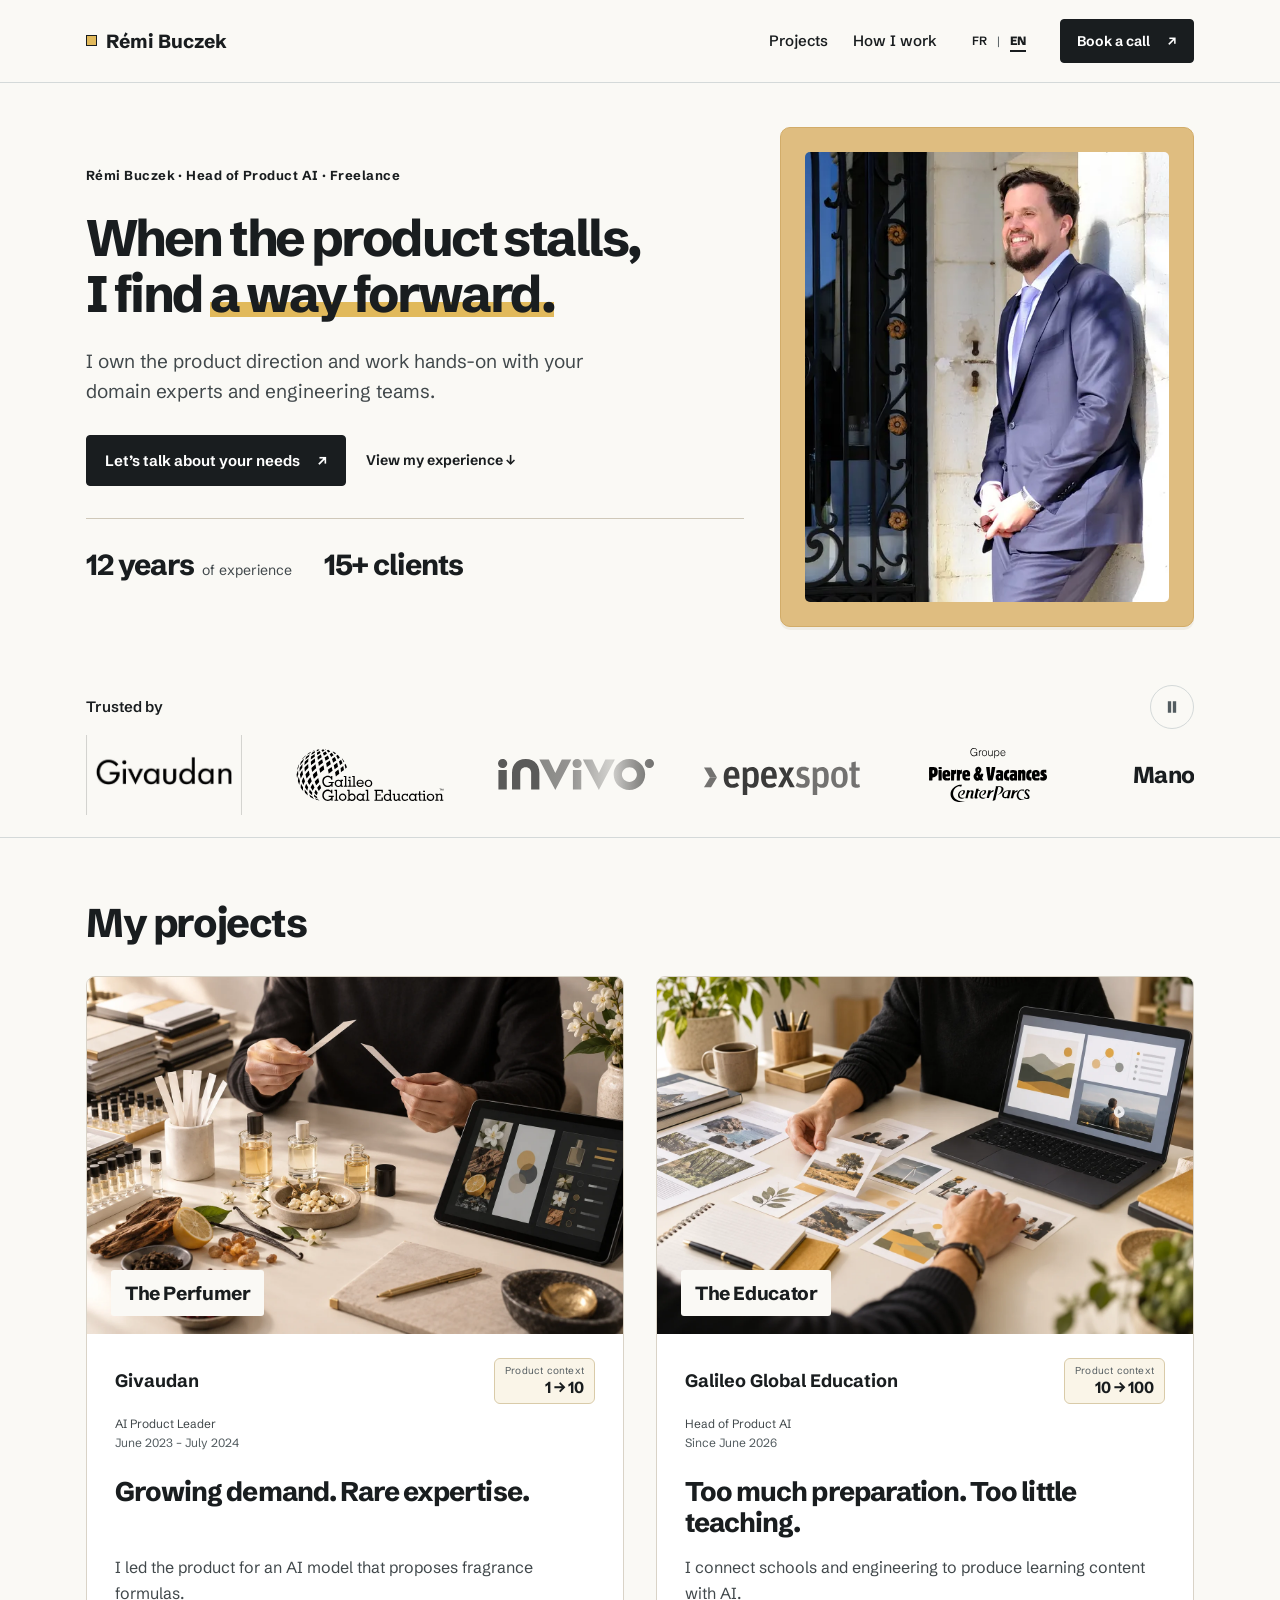
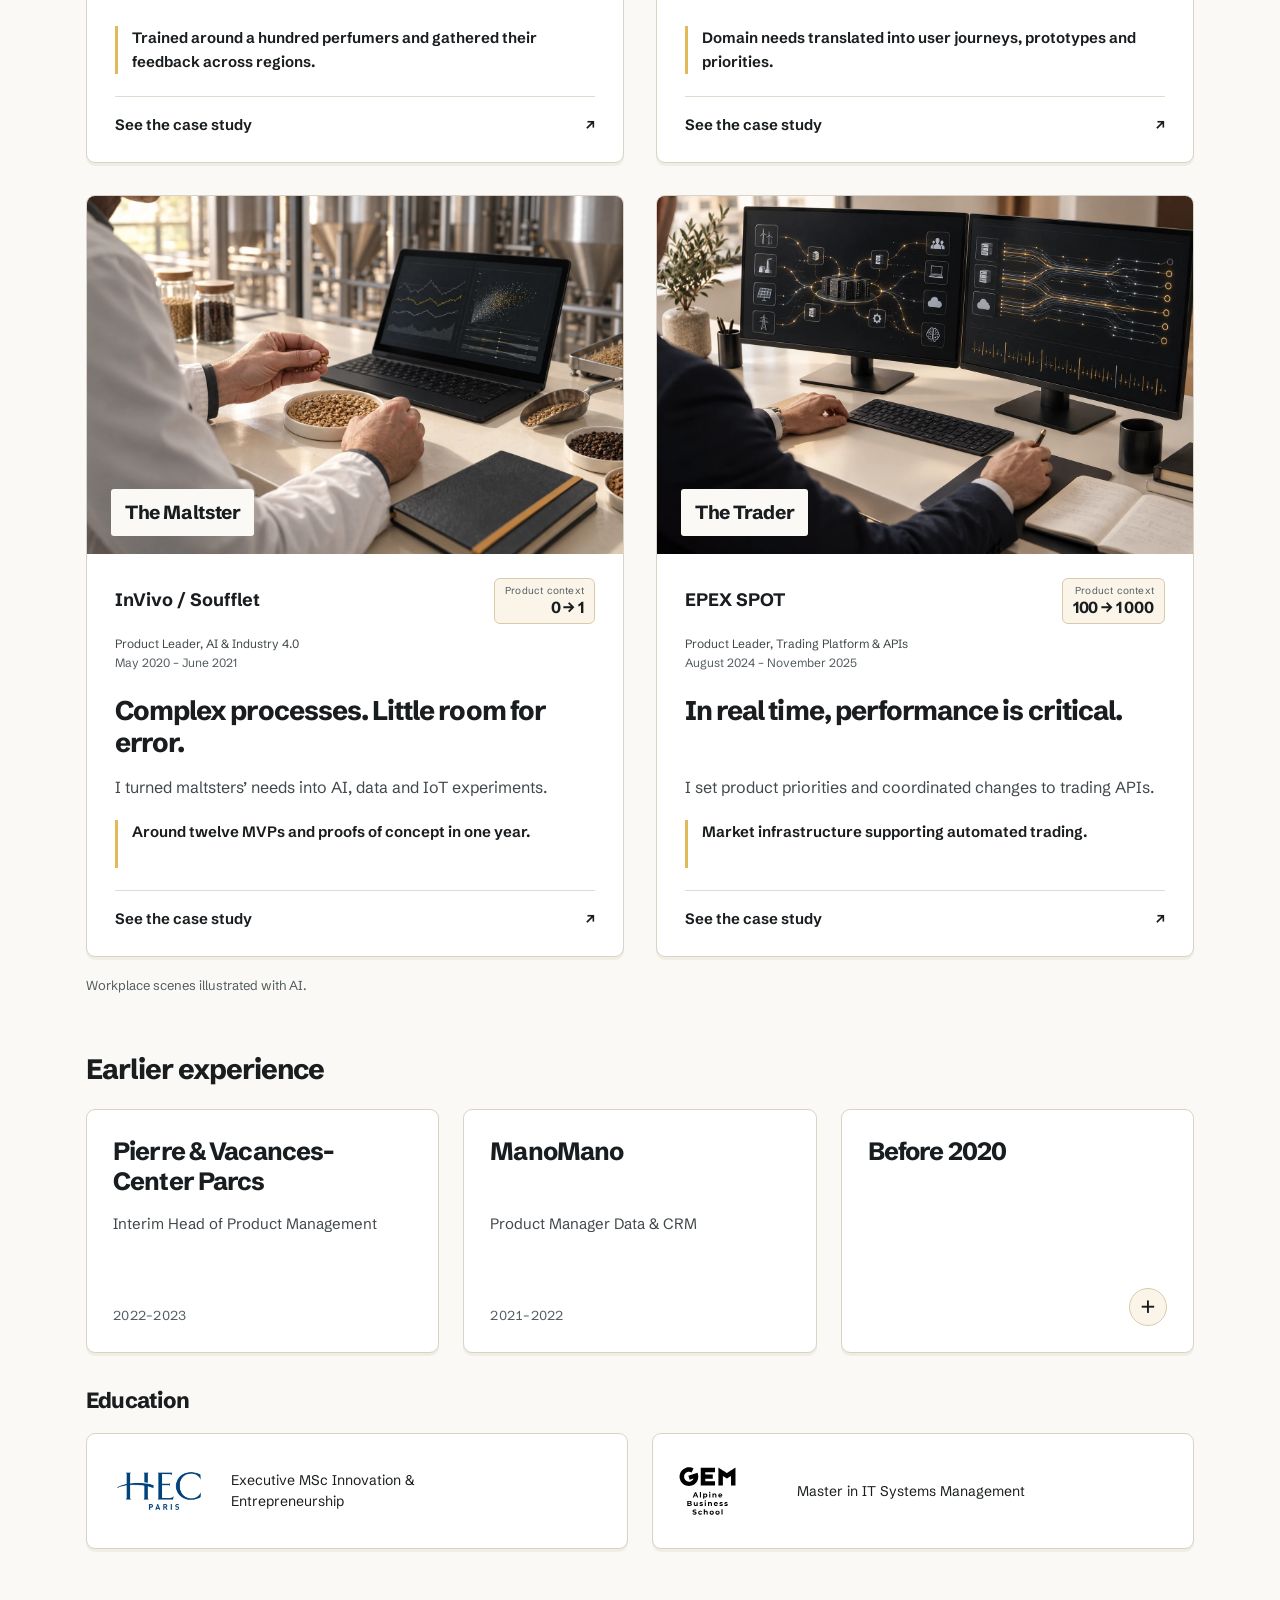
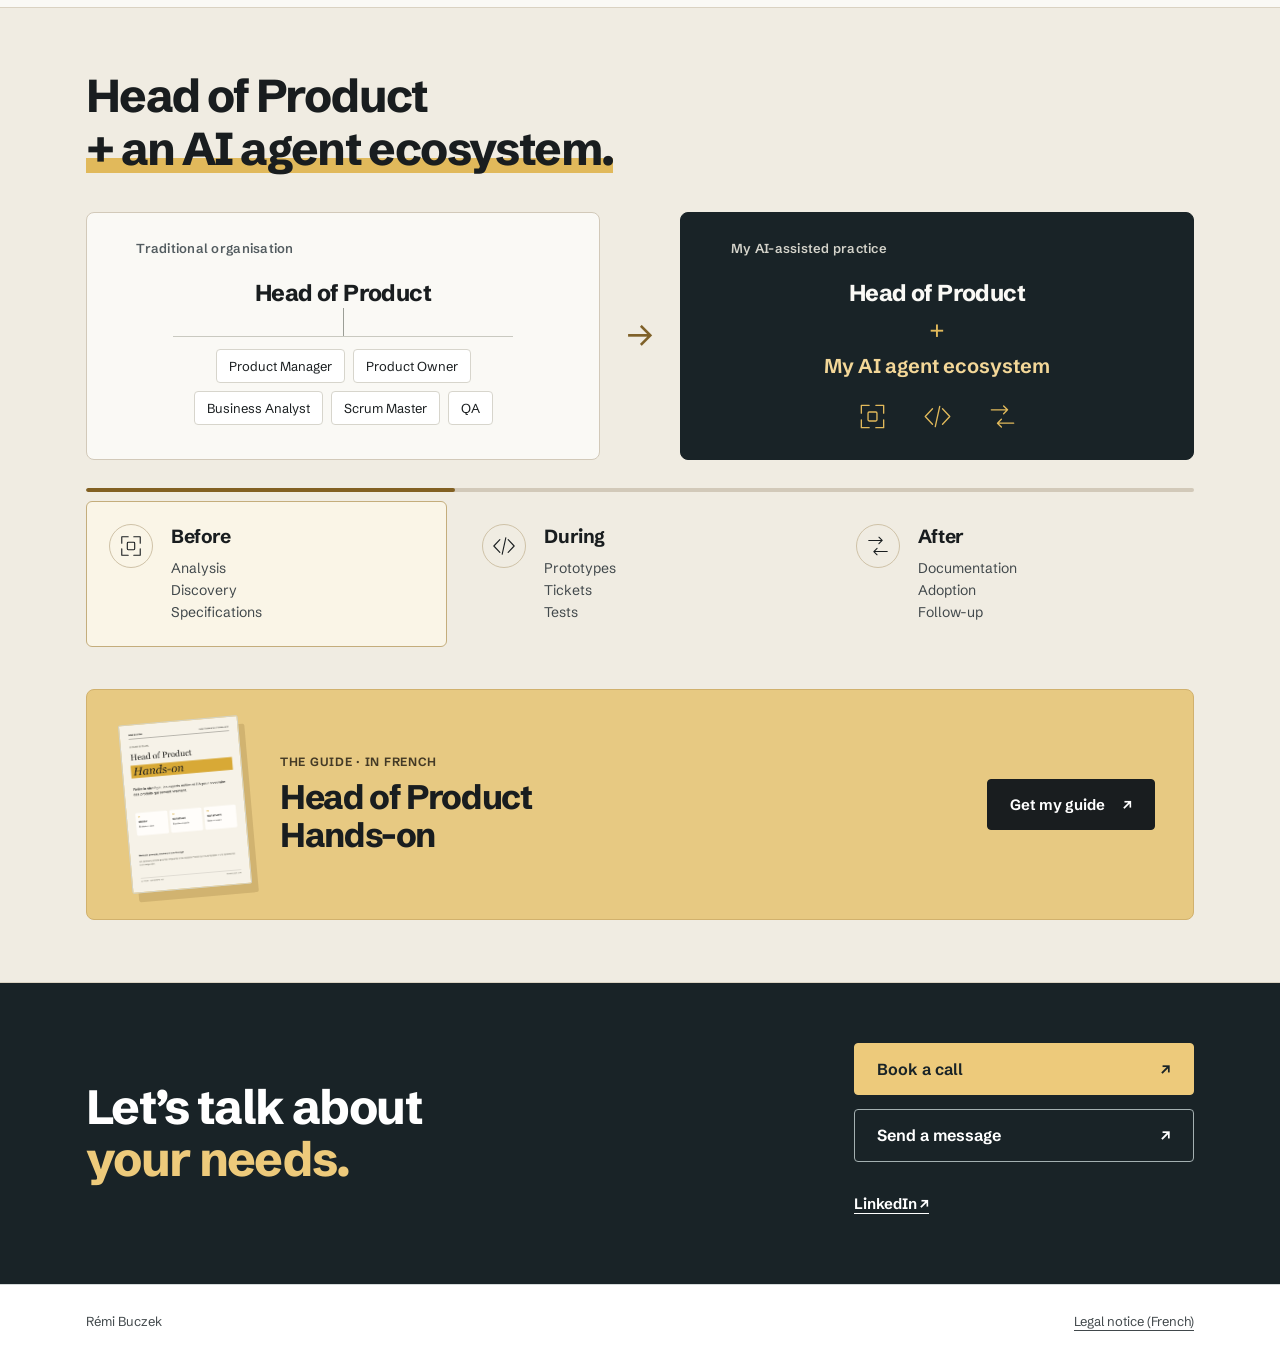
==== commit 790267b0: "Site v4: French headline back to Head of Product IA, cleaner experience cards - French hero: "Rémi B" ====
--- a/en/index.html
+++ b/en/index.html
@@ -14,15 +14,15 @@
 <meta property="og:image" content="https://remibuczek.com/assets/og-profil-en.jpg"><meta property="og:image:width" content="1200"><meta property="og:image:height" content="630"><meta name="twitter:card" content="summary_large_image">
 <link rel="preconnect" href="https://fonts.googleapis.com"><link rel="preconnect" href="https://fonts.gstatic.com" crossorigin>
 <link href="https://fonts.googleapis.com/css2?family=Schibsted+Grotesk:wght@400;500;600;700;800&amp;display=swap" rel="stylesheet">
-<link rel="stylesheet" href="../assets/site.css?v=profil-v3"><script src="../assets/site.js?v=experts-v6" defer></script>
+<link rel="stylesheet" href="../assets/site.css?v=profil-v4"><script src="../assets/site.js?v=experts-v6" defer></script>
 </head>
-<body class="profile-page concise-page dynamic-page">
+<body class="profile-page concise-page dynamic-page refined-page">
 <a class="skip" href="#top">Skip to content</a>
 <header class="site"><div class="wrap nav">
 <a class="brand" href="./" aria-label="Rémi Buczek — Home"><span aria-hidden="true"></span>Rémi Buczek</a>
 <nav class="main-nav" aria-label="Main navigation"><a href="#etudes-de-cas">Projects</a><a href="#methode">How I work</a></nav>
 <nav class="language-switch" aria-label="Language"><a lang="fr" hreflang="fr" href="../" aria-label="Français">FR</a><span aria-hidden="true">|</span><a lang="en" hreflang="en" href="./" aria-current="page" aria-label="English">EN</a></nav><a class="btn btn-primary" href="https://calendly.com/remibuczek/call" target="_blank" rel="noopener">Book a call<span aria-hidden="true">↗</span><span class="sr-only"> (opens in a new tab)</span></a>
-</div></header><main id="top" tabindex="-1"><section class="hero" aria-labelledby="hero-title"><div class="wrap hero-grid"><div class="hero-copy"><p class="eyebrow">Head of Product AI · hands-on</p><h1 id="hero-title">When the product stalls,<br>I find <mark>a way forward.</mark></h1><p class="hero-lede">I own the product direction and work hands-on with your domain experts and engineering teams.</p><div class="hero-actions"><a class="btn btn-primary" href="https://calendly.com/remibuczek/call" target="_blank" rel="noopener">Let’s talk about your needs<span aria-hidden="true">↗</span><span class="sr-only"> (opens in a new tab)</span></a><a class="text-link" href="#etudes-de-cas">View my experience <span aria-hidden="true">↓</span></a></div><div class="hero-facts" aria-label="Experience"><p><strong>12 years</strong> of experience</p><p><strong>15 clients</strong></p></div></div><div class="portrait-zone"><figure class="hero-portrait"><picture><source type="image/webp" srcset="../assets/remi-portrait-800.webp"><img src="../assets/remi-portrait-800.jpg" width="800" height="1000" alt="Rémi Buczek" fetchpriority="high"></picture></figure></div></div></section><section class="references" aria-label="Client references"><div class="wrap"><div class="reference-head"><p>Trusted by</p><button type="button" id="logos-toggle" aria-pressed="false" aria-label="Pause client references"><svg viewBox="0 0 24 24" width="20" height="20" aria-hidden="true"><path d="M8 5v14M16 5v14" fill="none" stroke="currentColor" stroke-width="2"/></svg></button></div><div class="logo-marquee" data-paused="false"><div class="logo-track"><ul class="logo-group"><li><img src="../assets/logos/givaudan.jpg" alt="Givaudan" width="156" height="54" loading="lazy"></li><li><img src="../assets/logos/galileo.svg" alt="Galileo Global Education" width="156" height="54" loading="lazy"></li><li><img src="../assets/logos/invivo.svg" alt="InVivo / Soufflet" width="156" height="54" loading="lazy"></li><li><img src="../assets/logos/epex.svg" alt="EPEX SPOT" width="156" height="54" loading="lazy"></li><li><img src="../assets/logos/pvcp.svg" alt="Pierre &amp; Vacances Center Parcs" width="156" height="54" loading="lazy"></li><li><span class="brand-name">ManoMano</span></li><li><img src="../assets/logos/lafourche.svg" alt="La Fourche" width="156" height="54" loading="lazy"></li></ul><ul class="logo-group" aria-hidden="true"><li><img src="../assets/logos/givaudan.jpg" alt="Givaudan" width="156" height="54" loading="lazy"></li><li><img src="../assets/logos/galileo.svg" alt="Galileo Global Education" width="156" height="54" loading="lazy"></li><li><img src="../assets/logos/invivo.svg" alt="InVivo / Soufflet" width="156" height="54" loading="lazy"></li><li><img src="../assets/logos/epex.svg" alt="EPEX SPOT" width="156" height="54" loading="lazy"></li><li><img src="../assets/logos/pvcp.svg" alt="Pierre &amp; Vacances Center Parcs" width="156" height="54" loading="lazy"></li><li><span class="brand-name">ManoMano</span></li><li><img src="../assets/logos/lafourche.svg" alt="La Fourche" width="156" height="54" loading="lazy"></li></ul></div></div></div></section><section class="section cases" id="etudes-de-cas"><span id="produits"></span><div class="wrap"><div class="section-heading"><h2>My projects</h2></div><div class="case-grid"><article class="expert-card" id="expert-givaudan" aria-labelledby="pain-givaudan"><span class="case-anchor" id="givaudan"></span><div class="case-visual"><img class="expert-image" src="../assets/experts/parfumier-v1.webp" width="1536" height="1024" alt="AI illustration: the perfumer and their work tools" loading="lazy"><p class="case-persona">The Perfumer</p></div><div class="case-body"><div class="case-heading"><p class="company">Givaudan</p><p class="maturity"><span>Product context</span><strong>1 → 10</strong></p></div><p class="mission-role">AI Product Leader<span>June 2023 – July 2024</span></p><h3 class="case-pain" id="pain-givaudan">Growing demand. Rare expertise.</h3><p class="intervention">I led the product for an AI model that proposes fragrance formulas.</p><p class="case-proof">Trained around a hundred perfumers and gathered their feedback across regions.</p><button class="btn btn-secondary" type="button" data-lead="givaudan" data-title="Request the case study — Givaudan" data-description="Request the case study: context, product decisions and Rémi’s contribution.">See the case study<span aria-hidden="true">↗</span></button></div></article>
+</div></header><main id="top" tabindex="-1"><section class="hero" aria-labelledby="hero-title"><div class="wrap hero-grid"><div class="hero-copy"><p class="eyebrow">Rémi Buczek · Head of Product AI · Freelance</p><h1 id="hero-title">When the product stalls,<br>I find <mark>a way forward.</mark></h1><p class="hero-lede">I own the product direction and work hands-on with your domain experts and engineering teams.</p><div class="hero-actions"><a class="btn btn-primary" href="https://calendly.com/remibuczek/call" target="_blank" rel="noopener">Let’s talk about your needs<span aria-hidden="true">↗</span><span class="sr-only"> (opens in a new tab)</span></a><a class="text-link" href="#etudes-de-cas">View my experience <span aria-hidden="true">↓</span></a></div><div class="hero-facts" aria-label="Experience"><p><strong>12 years</strong> of experience</p><p><strong>15+ clients</strong></p></div></div><div class="portrait-zone"><figure class="hero-portrait"><picture><source type="image/webp" srcset="../assets/remi-portrait-800.webp"><img src="../assets/remi-portrait-800.jpg" width="800" height="1000" alt="Rémi Buczek" fetchpriority="high"></picture></figure></div></div></section><section class="references" aria-label="Client references"><div class="wrap"><div class="reference-head"><p>Trusted by</p><button type="button" id="logos-toggle" aria-pressed="false" aria-label="Pause client references"><svg viewBox="0 0 24 24" width="20" height="20" aria-hidden="true"><path d="M8 5v14M16 5v14" fill="none" stroke="currentColor" stroke-width="2"/></svg></button></div><div class="logo-marquee" data-paused="false"><div class="logo-track"><ul class="logo-group"><li><img src="../assets/logos/givaudan.jpg" alt="Givaudan" width="156" height="54" loading="lazy"></li><li><img src="../assets/logos/galileo.svg" alt="Galileo Global Education" width="156" height="54" loading="lazy"></li><li><img src="../assets/logos/invivo.svg" alt="InVivo / Soufflet" width="156" height="54" loading="lazy"></li><li><img src="../assets/logos/epex.svg" alt="EPEX SPOT" width="156" height="54" loading="lazy"></li><li><img src="../assets/logos/pvcp.svg" alt="Pierre &amp; Vacances Center Parcs" width="156" height="54" loading="lazy"></li><li><span class="brand-name">ManoMano</span></li><li><img src="../assets/logos/lafourche.svg" alt="La Fourche" width="156" height="54" loading="lazy"></li></ul><ul class="logo-group" aria-hidden="true"><li><img src="../assets/logos/givaudan.jpg" alt="Givaudan" width="156" height="54" loading="lazy"></li><li><img src="../assets/logos/galileo.svg" alt="Galileo Global Education" width="156" height="54" loading="lazy"></li><li><img src="../assets/logos/invivo.svg" alt="InVivo / Soufflet" width="156" height="54" loading="lazy"></li><li><img src="../assets/logos/epex.svg" alt="EPEX SPOT" width="156" height="54" loading="lazy"></li><li><img src="../assets/logos/pvcp.svg" alt="Pierre &amp; Vacances Center Parcs" width="156" height="54" loading="lazy"></li><li><span class="brand-name">ManoMano</span></li><li><img src="../assets/logos/lafourche.svg" alt="La Fourche" width="156" height="54" loading="lazy"></li></ul></div></div></div></section><section class="section cases" id="etudes-de-cas"><span id="produits"></span><div class="wrap"><div class="section-heading"><h2>My projects</h2></div><div class="case-grid"><article class="expert-card" id="expert-givaudan" aria-labelledby="pain-givaudan"><span class="case-anchor" id="givaudan"></span><div class="case-visual"><img class="expert-image" src="../assets/experts/parfumier-v1.webp" width="1536" height="1024" alt="AI illustration: the perfumer and their work tools" loading="lazy"><p class="case-persona">The Perfumer</p></div><div class="case-body"><div class="case-heading"><p class="company">Givaudan</p><p class="maturity"><span>Product context</span><strong>1 → 10</strong></p></div><p class="mission-role">AI Product Leader<span>June 2023 – July 2024</span></p><h3 class="case-pain" id="pain-givaudan">Growing demand. Rare expertise.</h3><p class="intervention">I led the product for an AI model that proposes fragrance formulas.</p><p class="case-proof">Trained around a hundred perfumers and gathered their feedback across regions.</p><button class="btn btn-secondary" type="button" data-lead="givaudan" data-title="Request the case study — Givaudan" data-description="Request the case study: context, product decisions and Rémi’s contribution.">See the case study<span aria-hidden="true">↗</span></button></div></article>
 <article class="expert-card" id="expert-galileo" aria-labelledby="pain-galileo"><span class="case-anchor" id="galileo"></span><div class="case-visual"><img class="expert-image" src="../assets/experts/pedagogue-v1.webp" width="1536" height="1024" alt="AI illustration: the educator and their work tools" loading="lazy"><p class="case-persona">The Educator</p></div><div class="case-body"><div class="case-heading"><p class="company">Galileo Global Education</p><p class="maturity"><span>Product context</span><strong>10 → 100</strong></p></div><p class="mission-role">Head of Product AI<span>Since June 2026</span></p><h3 class="case-pain" id="pain-galileo">Too much preparation. Too little teaching.</h3><p class="intervention">I connect schools and engineering to produce learning content with AI.</p><p class="case-proof">Domain needs translated into user journeys, prototypes and priorities.</p><button class="btn btn-secondary" type="button" data-lead="galileo" data-title="Request the case study — Galileo Global Education" data-description="Request the case study: context, product decisions and Rémi’s contribution.">See the case study<span aria-hidden="true">↗</span></button></div></article>
 <article class="expert-card" id="expert-invivo" aria-labelledby="pain-invivo"><span class="case-anchor" id="invivo"></span><div class="case-visual"><img class="expert-image" src="../assets/experts/malteur-v1.webp" width="1536" height="1024" alt="AI illustration: the maltster and their work tools" loading="lazy"><p class="case-persona">The Maltster</p></div><div class="case-body"><div class="case-heading"><p class="company">InVivo / Soufflet</p><p class="maturity"><span>Product context</span><strong>0 → 1</strong></p></div><p class="mission-role">Product Leader, AI &amp; Industry 4.0<span>May 2020 – June 2021</span></p><h3 class="case-pain" id="pain-invivo">Complex processes. Little room for error.</h3><p class="intervention">I turned maltsters’ needs into AI, data and IoT experiments.</p><p class="case-proof">Around twelve MVPs and proofs of concept in one year.</p><button class="btn btn-secondary" type="button" data-lead="invivo" data-title="Request the case study — InVivo / Soufflet" data-description="Request the case study: context, product decisions and Rémi’s contribution.">See the case study<span aria-hidden="true">↗</span></button></div></article>
-<article class="expert-card" id="expert-epex" aria-labelledby="pain-epex"><span class="case-anchor" id="epex"></span><div class="case-visual"><img class="expert-image" src="../assets/experts/trader-v1.webp" width="1536" height="1024" alt="AI illustration: the trader and their work tools" loading="lazy"><p class="case-persona">The Trader</p></div><div class="case-body"><div class="case-heading"><p class="company">EPEX SPOT</p><p class="maturity"><span>Product context</span><strong>100 → 1 000</strong></p></div><p class="mission-role">Product Leader, Trading Platform &amp; APIs<span>August 2024 – November 2025</span></p><h3 class="case-pain" id="pain-epex">In real time, performance is critical.</h3><p class="intervention">I set product priorities and coordinated changes to trading APIs.</p><p class="case-proof">Market infrastructure supporting automated trading.</p><button class="btn btn-secondary" type="button" data-lead="epex" data-title="Request the case study — EPEX SPOT" data-description="Request the case study: context, product decisions and Rémi’s contribution.">See the case study<span aria-hidden="true">↗</span></button></div></article></div><p class="image-note">Workplace scenes illustrated with AI.</p></div></section><section class="section career" aria-labelledby="career-title"><div class="wrap"><h2 id="career-title">Earlier experience</h2><div class="experience-line"><p>Pierre &amp; Vacances-Center Parcs</p><p><strong>ManoMano</strong><span class="scaleup">Scale-up</span><span class="experience-role">Product Manager data &amp; CRM · 2021–2022</span></p><details class="early-career"><summary>Before 2020<span aria-hidden="true">+</span></summary><p>Yves Rocher · EDF · Assurance Retraite · Engie · CGI Business Consulting · La Poste</p></details></div><div class="education"><h2>Education</h2><div class="credentials"><div><img src="../assets/education/hec-paris.png" width="1280" height="671" alt="HEC Paris" loading="lazy"><span>Executive MSc Innovation &amp; Entrepreneurship</span></div><div><img src="../assets/education/gem.svg" width="467" height="396" alt="Grenoble École de Management" loading="lazy"><span>Master in IT Systems Management</span></div></div></div></div></section><section class="section bio" id="qui-suis-je"><span id="ressources"></span><span id="livres-blancs"></span><span id="head-product"></span><span id="kit"></span><span id="po"></span><span id="pm"></span><div class="wrap"><div class="practice" id="methode"><h2>Head of Product<br><mark>+ an AI agent ecosystem.</mark></h2><div class="operating-model" aria-label="Traditional product organisation and my AI-assisted practice"><div class="model-before"><h3>Traditional organisation</h3><p class="product-node">Head of Product</p><div class="model-branch" aria-hidden="true"></div><ul class="role-list"><li>Product Manager</li><li>Product Owner</li><li>Business Analyst</li><li>Scrum Master</li><li>QA</li></ul></div><span class="model-arrow" aria-hidden="true">→</span><div class="model-after"><h3>My AI-assisted practice</h3><p class="product-node">Head of Product</p><span class="ecosystem-plus" aria-hidden="true">+</span><p class="ecosystem-node">My AI agent ecosystem</p><div class="ecosystem-icons" aria-hidden="true"><svg viewBox="0 0 52 52" width="36" height="36" aria-hidden="true" focusable="false" fill="none" stroke="currentColor" stroke-width="2.4" stroke-linecap="round" stroke-linejoin="round"><path d="M20 6H6v14M32 6h14v14M6 32v14h14M32 46h14V32"/><rect x="18" y="18" width="16" height="16" rx="2"/></svg><svg viewBox="0 0 52 52" width="36" height="36" aria-hidden="true" focusable="false" fill="none" stroke="currentColor" stroke-width="2.4" stroke-linecap="round" stroke-linejoin="round"><path d="m17 12-13 14 13 14M35 12l13 14-13 14M30 8l-8 36"/></svg><svg viewBox="0 0 52 52" width="36" height="36" aria-hidden="true" focusable="false" fill="none" stroke="currentColor" stroke-width="2.4" stroke-linecap="round" stroke-linejoin="round"><path d="M6 14h29l-7-7M35 14l-7 7M46 38H17l7-7M17 38l7 7"/></svg></div></div></div><fieldset class="agent-timeline"><legend class="sr-only">Explore the work of my agent ecosystem throughout the product lifecycle</legend><input class="sr-only phase-radio" type="radio" name="product-phase" id="phase-before" value="before" checked><input class="sr-only phase-radio" type="radio" name="product-phase" id="phase-during" value="during"><input class="sr-only phase-radio" type="radio" name="product-phase" id="phase-after" value="after"><div class="phase-track" aria-hidden="true"><span></span></div><div class="phase-grid"><label class="phase phase-before" for="phase-before"><span class="phase-icon"><svg viewBox="0 0 52 52" width="36" height="36" aria-hidden="true" focusable="false" fill="none" stroke="currentColor" stroke-width="2.4" stroke-linecap="round" stroke-linejoin="round"><path d="M20 6H6v14M32 6h14v14M6 32v14h14M32 46h14V32"/><rect x="18" y="18" width="16" height="16" rx="2"/></svg></span><strong>Before</strong><span class="phase-tasks"><span>Analysis</span><span>Discovery</span><span>Specifications</span></span></label><label class="phase phase-during" for="phase-during"><span class="phase-icon"><svg viewBox="0 0 52 52" width="36" height="36" aria-hidden="true" focusable="false" fill="none" stroke="currentColor" stroke-width="2.4" stroke-linecap="round" stroke-linejoin="round"><path d="m17 12-13 14 13 14M35 12l13 14-13 14M30 8l-8 36"/></svg></span><strong>During</strong><span class="phase-tasks"><span>Prototypes</span><span>Tickets</span><span>Tests</span></span></label><label class="phase phase-after" for="phase-after"><span class="phase-icon"><svg viewBox="0 0 52 52" width="36" height="36" aria-hidden="true" focusable="false" fill="none" stroke="currentColor" stroke-width="2.4" stroke-linecap="round" stroke-linejoin="round"><path d="M6 14h29l-7-7M35 14l-7 7M46 38H17l7-7M17 38l7 7"/></svg></span><strong>After</strong><span class="phase-tasks"><span>Documentation</span><span>Adoption</span><span>Follow-up</span></span></label></div></fieldset><aside class="guide-banner" aria-labelledby="guide-title"><img class="book-preview" src="../assets/resources/head-product-hands-on-cover.png" alt="Cover of Rémi Buczek’s Head of Product Hands-on guide (French)" width="993" height="1404" loading="lazy"><div><p class="eyebrow">The guide · in French</p><h3 id="guide-title">Head of Product<br>Hands-on</h3></div><button class="btn btn-primary" type="button" data-lead="methode" data-title="Head of Product Hands-on" data-description="Request my Head of Product Hands-on guide (in French) and tell me about your project.">Get my guide<span aria-hidden="true">↗</span></button></aside></div></div></section><section class="section contact" id="contact" aria-labelledby="contact-title"><div class="wrap contact-grid" id="accompagnement"><h2 id="contact-title">Let’s talk about<br><mark>your needs.</mark></h2><div class="contact-actions"><a class="btn btn-primary" href="https://calendly.com/remibuczek/call" target="_blank" rel="noopener">Book a call<span aria-hidden="true">↗</span><span class="sr-only"> (opens in a new tab)</span></a><button class="btn btn-secondary" type="button" data-lead="contact" data-title="Let’s talk about your needs" data-description="Tell me about your product, your team and what you would like me to take on.">Send a message<span aria-hidden="true">↗</span></button><a class="text-link" href="https://www.linkedin.com/in/remibuczek" target="_blank" rel="noopener">LinkedIn <span aria-hidden="true">↗</span><span class="sr-only"> (opens in a new tab)</span></a></div></div></section></main><footer><div class="wrap footer-inner"><span>Rémi Buczek</span><a href="../mentions-legales.html">Legal notice (French)</a></div></footer><dialog id="lead-dialog" aria-labelledby="lead-title" aria-describedby="lead-description"><button type="button" class="dialog-close" data-close-dialog aria-label="Close">×</button><p class="eyebrow">Get in touch with Rémi</p><h2 id="lead-title">Get my method</h2><p id="lead-description">Request my guide (in French) and tell me about your context.</p><form id="lead-form"><input type="hidden" name="resource" value="methode"><div class="honeypot" aria-hidden="true"><label>Leave empty<input name="_gotcha" tabindex="-1" autocomplete="off"></label></div><label for="lead-email">Your work email</label><input id="lead-email" type="email" name="email" autocomplete="email" placeholder="you@company.com" required maxlength="254"><label for="lead-message">Your request <span>(optional)</span></label><textarea id="lead-message" name="message" rows="3" maxlength="3000" placeholder="Your role, challenge or project…"></textarea><label class="consent"><input type="checkbox" name="consent" value="contact-request" required><span>I agree to be contacted about this request.</span></label><p class="form-note" id="lead-mode-note">This request opens in your email app. You can review it before sending.</p><button class="btn btn-primary" id="lead-submit" type="submit">Open email</button><p id="lead-status" role="status" aria-live="polite"></p><p class="privacy-note">No newsletter subscription. <a href="../mentions-legales.html">Legal notice (French)</a></p></form></dialog><noscript><p class="wrap">For project details, my method or a conversation: <a href="mailto:remibuczek@gmail.com">remibuczek@gmail.com</a>.</p></noscript></body></html>+<article class="expert-card" id="expert-epex" aria-labelledby="pain-epex"><span class="case-anchor" id="epex"></span><div class="case-visual"><img class="expert-image" src="../assets/experts/trader-v1.webp" width="1536" height="1024" alt="AI illustration: the trader and their work tools" loading="lazy"><p class="case-persona">The Trader</p></div><div class="case-body"><div class="case-heading"><p class="company">EPEX SPOT</p><p class="maturity"><span>Product context</span><strong>100 → 1 000</strong></p></div><p class="mission-role">Product Leader, Trading Platform &amp; APIs<span>August 2024 – November 2025</span></p><h3 class="case-pain" id="pain-epex">In real time, performance is critical.</h3><p class="intervention">I set product priorities and coordinated changes to trading APIs.</p><p class="case-proof">Market infrastructure supporting automated trading.</p><button class="btn btn-secondary" type="button" data-lead="epex" data-title="Request the case study — EPEX SPOT" data-description="Request the case study: context, product decisions and Rémi’s contribution.">See the case study<span aria-hidden="true">↗</span></button></div></article></div><p class="image-note">Workplace scenes illustrated with AI.</p></div></section><section class="section career" aria-labelledby="career-title"><div class="wrap"><h2 id="career-title">Earlier experience</h2><div class="experience-grid"><article class="experience-card"><h3>Pierre &amp; Vacances-<br>Center Parcs</h3><p class="experience-role">Interim Head of Product Management</p><p class="experience-date">2022–2023</p></article><article class="experience-card"><h3>ManoMano</h3><p class="experience-role">Product Manager Data &amp; CRM</p><p class="experience-date">2021–2022</p></article><details class="experience-card early-career"><summary><span class="experience-company">Before 2020</span><span class="history-toggle" aria-hidden="true">+</span></summary><ul><li>Yves Rocher</li><li>EDF</li><li>Assurance Retraite</li><li>Engie</li><li>CGI Business Consulting</li><li>La Poste</li></ul></details></div><div class="education"><h2>Education</h2><div class="credentials"><div class="education-card"><img src="../assets/education/hec-paris.png" width="1280" height="671" alt="HEC Paris" loading="lazy"><span>Executive MSc Innovation &amp; Entrepreneurship</span></div><div class="education-card"><img src="../assets/education/gem.svg" width="467" height="396" alt="Grenoble École de Management" loading="lazy"><span>Master in IT Systems Management</span></div></div></div></div></section><section class="section bio" id="qui-suis-je"><span id="ressources"></span><span id="livres-blancs"></span><span id="head-product"></span><span id="kit"></span><span id="po"></span><span id="pm"></span><div class="wrap"><div class="practice" id="methode"><h2>Head of Product<br><mark>+ an AI agent ecosystem.</mark></h2><div class="operating-model" aria-label="Traditional product organisation and my AI-assisted practice"><div class="model-before"><h3>Traditional organisation</h3><p class="product-node">Head of Product</p><div class="model-branch" aria-hidden="true"></div><ul class="role-list"><li>Product Manager</li><li>Product Owner</li><li>Business Analyst</li><li>Scrum Master</li><li>QA</li></ul></div><span class="model-arrow" aria-hidden="true">→</span><div class="model-after"><h3>My AI-assisted practice</h3><p class="product-node">Head of Product</p><span class="ecosystem-plus" aria-hidden="true">+</span><p class="ecosystem-node">My AI agent ecosystem</p><div class="ecosystem-icons" aria-hidden="true"><svg viewBox="0 0 52 52" width="36" height="36" aria-hidden="true" focusable="false" fill="none" stroke="currentColor" stroke-width="2.4" stroke-linecap="round" stroke-linejoin="round"><path d="M20 6H6v14M32 6h14v14M6 32v14h14M32 46h14V32"/><rect x="18" y="18" width="16" height="16" rx="2"/></svg><svg viewBox="0 0 52 52" width="36" height="36" aria-hidden="true" focusable="false" fill="none" stroke="currentColor" stroke-width="2.4" stroke-linecap="round" stroke-linejoin="round"><path d="m17 12-13 14 13 14M35 12l13 14-13 14M30 8l-8 36"/></svg><svg viewBox="0 0 52 52" width="36" height="36" aria-hidden="true" focusable="false" fill="none" stroke="currentColor" stroke-width="2.4" stroke-linecap="round" stroke-linejoin="round"><path d="M6 14h29l-7-7M35 14l-7 7M46 38H17l7-7M17 38l7 7"/></svg></div></div></div><fieldset class="agent-timeline"><legend class="sr-only">Explore the work of my agent ecosystem throughout the product lifecycle</legend><input class="sr-only phase-radio" type="radio" name="product-phase" id="phase-before" value="before" checked><input class="sr-only phase-radio" type="radio" name="product-phase" id="phase-during" value="during"><input class="sr-only phase-radio" type="radio" name="product-phase" id="phase-after" value="after"><div class="phase-track" aria-hidden="true"><span></span></div><div class="phase-grid"><label class="phase phase-before" for="phase-before"><span class="phase-icon"><svg viewBox="0 0 52 52" width="36" height="36" aria-hidden="true" focusable="false" fill="none" stroke="currentColor" stroke-width="2.4" stroke-linecap="round" stroke-linejoin="round"><path d="M20 6H6v14M32 6h14v14M6 32v14h14M32 46h14V32"/><rect x="18" y="18" width="16" height="16" rx="2"/></svg></span><strong>Before</strong><span class="phase-tasks"><span>Analysis</span><span>Discovery</span><span>Specifications</span></span></label><label class="phase phase-during" for="phase-during"><span class="phase-icon"><svg viewBox="0 0 52 52" width="36" height="36" aria-hidden="true" focusable="false" fill="none" stroke="currentColor" stroke-width="2.4" stroke-linecap="round" stroke-linejoin="round"><path d="m17 12-13 14 13 14M35 12l13 14-13 14M30 8l-8 36"/></svg></span><strong>During</strong><span class="phase-tasks"><span>Prototypes</span><span>Tickets</span><span>Tests</span></span></label><label class="phase phase-after" for="phase-after"><span class="phase-icon"><svg viewBox="0 0 52 52" width="36" height="36" aria-hidden="true" focusable="false" fill="none" stroke="currentColor" stroke-width="2.4" stroke-linecap="round" stroke-linejoin="round"><path d="M6 14h29l-7-7M35 14l-7 7M46 38H17l7-7M17 38l7 7"/></svg></span><strong>After</strong><span class="phase-tasks"><span>Documentation</span><span>Adoption</span><span>Follow-up</span></span></label></div></fieldset><aside class="guide-banner" aria-labelledby="guide-title"><img class="book-preview" src="../assets/resources/head-product-hands-on-cover.png" alt="Cover of Rémi Buczek’s Head of Product Hands-on guide (French)" width="993" height="1404" loading="lazy"><div><p class="eyebrow">The guide · in French</p><h3 id="guide-title">Head of Product<br>Hands-on</h3></div><button class="btn btn-primary" type="button" data-lead="methode" data-title="Head of Product Hands-on" data-description="Request my Head of Product Hands-on guide (in French) and tell me about your project.">Get my guide<span aria-hidden="true">↗</span></button></aside></div></div></section><section class="section contact" id="contact" aria-labelledby="contact-title"><div class="wrap contact-grid" id="accompagnement"><h2 id="contact-title">Let’s talk about<br><mark>your needs.</mark></h2><div class="contact-actions"><a class="btn btn-primary" href="https://calendly.com/remibuczek/call" target="_blank" rel="noopener">Book a call<span aria-hidden="true">↗</span><span class="sr-only"> (opens in a new tab)</span></a><button class="btn btn-secondary" type="button" data-lead="contact" data-title="Let’s talk about your needs" data-description="Tell me about your product, your team and what you would like me to take on.">Send a message<span aria-hidden="true">↗</span></button><a class="text-link" href="https://www.linkedin.com/in/remibuczek" target="_blank" rel="noopener">LinkedIn <span aria-hidden="true">↗</span><span class="sr-only"> (opens in a new tab)</span></a></div></div></section></main><footer><div class="wrap footer-inner"><span>Rémi Buczek</span><a href="../mentions-legales.html">Legal notice (French)</a></div></footer><dialog id="lead-dialog" aria-labelledby="lead-title" aria-describedby="lead-description"><button type="button" class="dialog-close" data-close-dialog aria-label="Close">×</button><p class="eyebrow">Get in touch with Rémi</p><h2 id="lead-title">Get my method</h2><p id="lead-description">Request my guide (in French) and tell me about your context.</p><form id="lead-form"><input type="hidden" name="resource" value="methode"><div class="honeypot" aria-hidden="true"><label>Leave empty<input name="_gotcha" tabindex="-1" autocomplete="off"></label></div><label for="lead-email">Your work email</label><input id="lead-email" type="email" name="email" autocomplete="email" placeholder="you@company.com" required maxlength="254"><label for="lead-message">Your request <span>(optional)</span></label><textarea id="lead-message" name="message" rows="3" maxlength="3000" placeholder="Your role, challenge or project…"></textarea><label class="consent"><input type="checkbox" name="consent" value="contact-request" required><span>I agree to be contacted about this request.</span></label><p class="form-note" id="lead-mode-note">This request opens in your email app. You can review it before sending.</p><button class="btn btn-primary" id="lead-submit" type="submit">Open email</button><p id="lead-status" role="status" aria-live="polite"></p><p class="privacy-note">No newsletter subscription. <a href="../mentions-legales.html">Legal notice (French)</a></p></form></dialog><noscript><p class="wrap">For project details, my method or a conversation: <a href="mailto:remibuczek@gmail.com">remibuczek@gmail.com</a>.</p></noscript></body></html>
--- a/assets/site.css
+++ b/assets/site.css
@@ -314,8 +314,8 @@
 .profile-page.dynamic-page .early-career{flex:.7;min-width:0;border-left:1px solid var(--line);padding-left:28px}
 .profile-page.dynamic-page .early-career summary{display:flex;align-items:center;justify-content:space-between;gap:12px;cursor:pointer;list-style:none;font-size:14px;font-weight:650;min-height:44px;margin-top:-8px}
 .profile-page.dynamic-page .early-career summary::-webkit-details-marker{display:none}
-.profile-page.dynamic-page .early-career summary>span{font-size:24px;font-weight:400;transition:transform .2s}
-.profile-page.dynamic-page .early-career[open] summary>span{transform:rotate(45deg)}
+.profile-page.dynamic-page .early-career summary>span:not(.experience-company){font-size:24px;font-weight:400;transition:transform .2s}
+.profile-page.dynamic-page .early-career[open] summary>span:not(.experience-company){transform:rotate(45deg)}
 .profile-page.dynamic-page .early-career p{font-size:13px;line-height:1.8;margin-top:12px}
 .profile-page.dynamic-page .education{margin-top:34px;display:grid;grid-template-columns:180px 1fr;gap:30px;align-items:center}
 .profile-page.dynamic-page .education h2{font-size:20px;margin:0}
@@ -450,3 +450,82 @@
   .profile-page.dynamic-page .early-career>*{display:block}
   .profile-page.dynamic-page .guide-banner,.profile-page.dynamic-page .operating-model{break-inside:avoid}
 }
+
+/* Iteration 4: natural portrait and experience / education cards. */
+.profile-page.refined-page .hero .eyebrow{font-size:13px;letter-spacing:.035em;text-transform:none;line-height:1.6}
+.profile-page.refined-page .hero h1 mark{box-decoration-break:clone;-webkit-box-decoration-break:clone}
+.profile-page.refined-page .portrait-zone{height:500px;min-height:0;padding:24px;background:#dfbd80;border:1px solid #d2ac69;border-radius:10px;align-self:center;box-shadow:0 3px 0 #e8e2d580}
+.profile-page.refined-page .portrait-zone::after{display:none}
+.profile-page.refined-page .hero-portrait{display:block;position:relative;width:100%;height:100%;border-radius:5px;background:#dfbd80;overflow:hidden}
+.profile-page.refined-page .hero-portrait picture{display:block;width:100%;height:100%;mask-image:none;-webkit-mask-image:none;border-radius:0}
+.profile-page.refined-page .hero-portrait img{display:block;width:100%;height:100%;object-fit:cover;object-position:60% 18%;filter:none;transform:scale(1.48);transform-origin:65% 18%;aspect-ratio:auto}
+.profile-page.refined-page .career{padding:28px 0 58px}
+.profile-page.refined-page .career h2{font-size:28px;margin-bottom:24px}
+.profile-page.refined-page .experience-grid{display:grid;grid-template-columns:repeat(3,minmax(0,1fr));align-items:stretch;gap:24px}
+.profile-page.refined-page .experience-card{min-width:0;min-height:244px;display:flex;flex-direction:column;padding:26px;border:1px solid #d9d3c7;border-radius:9px;background:var(--white);box-shadow:0 3px 0 #e8e2d580}
+.profile-page.refined-page .experience-card h3,.profile-page.refined-page .experience-company{display:block;min-height:2.4em;font-size:25px;font-weight:750;letter-spacing:-.035em;line-height:1.2;color:var(--ink)}
+.profile-page.refined-page .experience-card .experience-role{font-size:15px;line-height:1.6;color:var(--body);margin-top:16px;max-width:30ch}
+.profile-page.refined-page .experience-date{margin-top:auto;padding-top:24px;font-size:13px;line-height:1.5;color:var(--muted);font-variant-numeric:tabular-nums;letter-spacing:.02em}
+.profile-page.refined-page .early-career{display:block;padding:0}
+.profile-page.refined-page .early-career summary{display:flex;flex-direction:column;align-items:flex-start;justify-content:space-between;gap:24px;min-height:242px;margin:0;padding:26px;list-style:none;cursor:pointer;border-radius:8px}
+.profile-page.refined-page .early-career summary::-webkit-details-marker{display:none}
+.profile-page.refined-page .history-toggle{display:flex;align-items:center;justify-content:center;width:38px;height:38px;align-self:flex-end;border:1px solid #d9cba9;border-radius:50%;background:#faf5e8;font-size:25px!important;line-height:1;font-weight:400;transition:transform .2s,background .2s}
+.profile-page.refined-page .early-career summary:hover .history-toggle{background:#eed8a4}
+.profile-page.refined-page .early-career[open] summary{min-height:0;flex-direction:row;align-items:center;gap:16px;padding-bottom:18px}
+.profile-page.refined-page .early-career[open] .experience-company{min-height:0}
+.profile-page.refined-page .early-career[open] .history-toggle{align-self:center;flex:0 0 38px;transform:rotate(45deg)}
+.profile-page.refined-page .early-career ul{margin:0 26px 24px;padding-top:10px;border-top:1px solid #e0dbd0;list-style:none}
+.profile-page.refined-page .early-career li{font-size:14px;line-height:1.6;padding:4px 0;color:var(--body)}
+.profile-page.refined-page .education{display:block;margin-top:36px}
+.profile-page.refined-page .education h2{font-size:22px;margin:0 0 20px}
+.profile-page.refined-page .credentials{display:grid;grid-template-columns:repeat(2,minmax(0,1fr));gap:24px;padding:0;margin:0;border:0}
+.profile-page.refined-page .credentials>.education-card{display:grid;grid-template-columns:94px minmax(0,1fr);gap:24px;align-items:center;min-height:116px;padding:24px 26px;border:1px solid #d9d3c7;border-radius:9px;background:var(--white);box-shadow:0 3px 0 #e8e2d580}
+.profile-page.refined-page .education-card img{width:94px;height:48px;object-fit:contain}
+.profile-page.refined-page .education-card span{font-size:14px;line-height:1.5;max-width:32ch;color:var(--ink)}
+@media(max-width:1050px){
+  .profile-page.refined-page .portrait-zone{height:480px;padding:18px}
+  .profile-page.refined-page .experience-grid{gap:18px}
+  .profile-page.refined-page .experience-card{padding:22px;min-height:254px}
+  .profile-page.refined-page .experience-card h3,.profile-page.refined-page .experience-company{font-size:23px}
+  .profile-page.refined-page .early-career{padding:0}.profile-page.refined-page .early-career summary{padding:22px;min-height:252px}
+  .profile-page.refined-page .early-career ul{margin-left:22px;margin-right:22px}
+  .profile-page.refined-page .credentials>.education-card{grid-template-columns:80px minmax(0,1fr);padding:22px;gap:18px}
+  .profile-page.refined-page .education-card img{width:80px}
+}
+@media(max-width:800px){
+  .profile-page.refined-page .portrait-zone{height:440px;padding:16px}
+  .profile-page.refined-page .hero .eyebrow{font-size:12px}
+  .profile-page.refined-page .experience-grid{grid-template-columns:1fr;gap:18px}
+  .profile-page.refined-page .experience-card{min-height:0;padding:24px}
+  .profile-page.refined-page .experience-card h3,.profile-page.refined-page .experience-company{min-height:0;font-size:26px}
+  .profile-page.refined-page .experience-card .experience-role{max-width:none;margin-top:14px}
+  .profile-page.refined-page .experience-date{padding-top:22px}
+  .profile-page.refined-page .early-career{padding:0}
+  .profile-page.refined-page .early-career summary,.profile-page.refined-page .early-career[open] summary{min-height:102px;padding:24px;flex-direction:row;align-items:center;gap:16px}
+  .profile-page.refined-page .history-toggle{align-self:center;flex:0 0 38px}
+  .profile-page.refined-page .early-career ul{margin:0 24px 24px}
+  .profile-page.refined-page .credentials>.education-card{grid-template-columns:1fr;gap:18px;padding:24px;align-content:start}
+}
+@media(max-width:600px){
+  .profile-page.refined-page .hero{padding-bottom:26px}
+  .profile-page.refined-page .hero-grid{gap:30px}
+  .profile-page.refined-page .hero .eyebrow{font-size:12px;letter-spacing:.025em}
+  .profile-page.refined-page .portrait-zone{height:340px;width:100%;max-width:430px;margin:0;justify-self:center;padding:18px;border-radius:9px}
+  .profile-page.refined-page .hero-portrait img{object-position:60% 18%;transform:scale(1.32);transform-origin:65% 18%}
+  .profile-page.refined-page .career{padding:24px 0 42px}
+  .profile-page.refined-page .career h2{font-size:27px;margin-bottom:22px}
+  .profile-page.refined-page .education{margin-top:32px}
+  .profile-page.refined-page .education h2{font-size:22px;margin-bottom:18px}
+  .profile-page.refined-page .credentials{grid-template-columns:1fr;gap:18px}
+  .profile-page.refined-page .credentials>.education-card{grid-template-columns:80px minmax(0,1fr);gap:22px;padding:22px;min-height:112px;align-items:center;align-content:center}
+  .profile-page.refined-page .education-card img{width:80px;height:44px}
+  .profile-page.refined-page .education-card span{font-size:13px}
+}
+@media(max-width:360px){
+  .profile-page.refined-page .portrait-zone{height:310px;padding:16px}
+  .profile-page.refined-page .experience-card{padding:22px}
+  .profile-page.refined-page .experience-card h3,.profile-page.refined-page .experience-company{font-size:24px}
+  .profile-page.refined-page .early-career{padding:0}.profile-page.refined-page .early-career summary{padding:22px}
+  .profile-page.refined-page .credentials>.education-card{grid-template-columns:65px minmax(0,1fr);padding:20px;gap:18px}
+  .profile-page.refined-page .education-card img{width:65px;height:40px}
+}
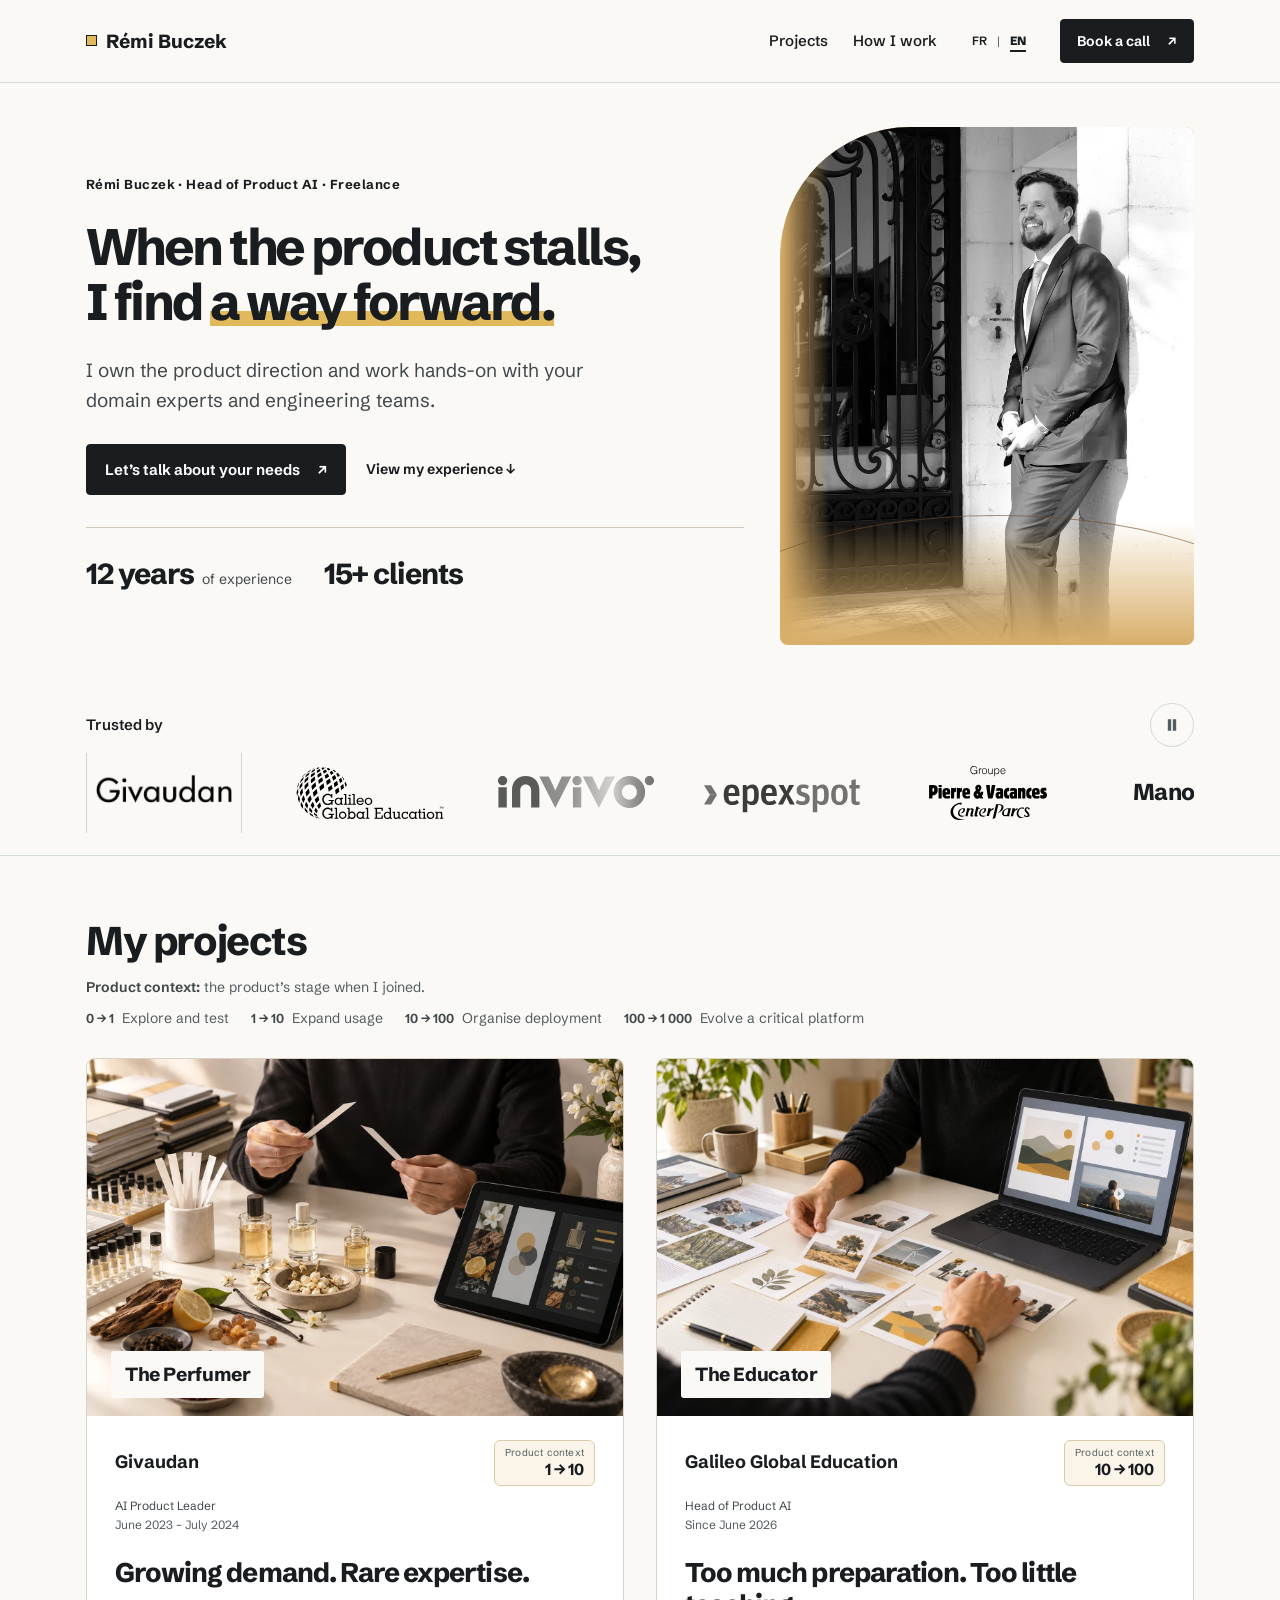
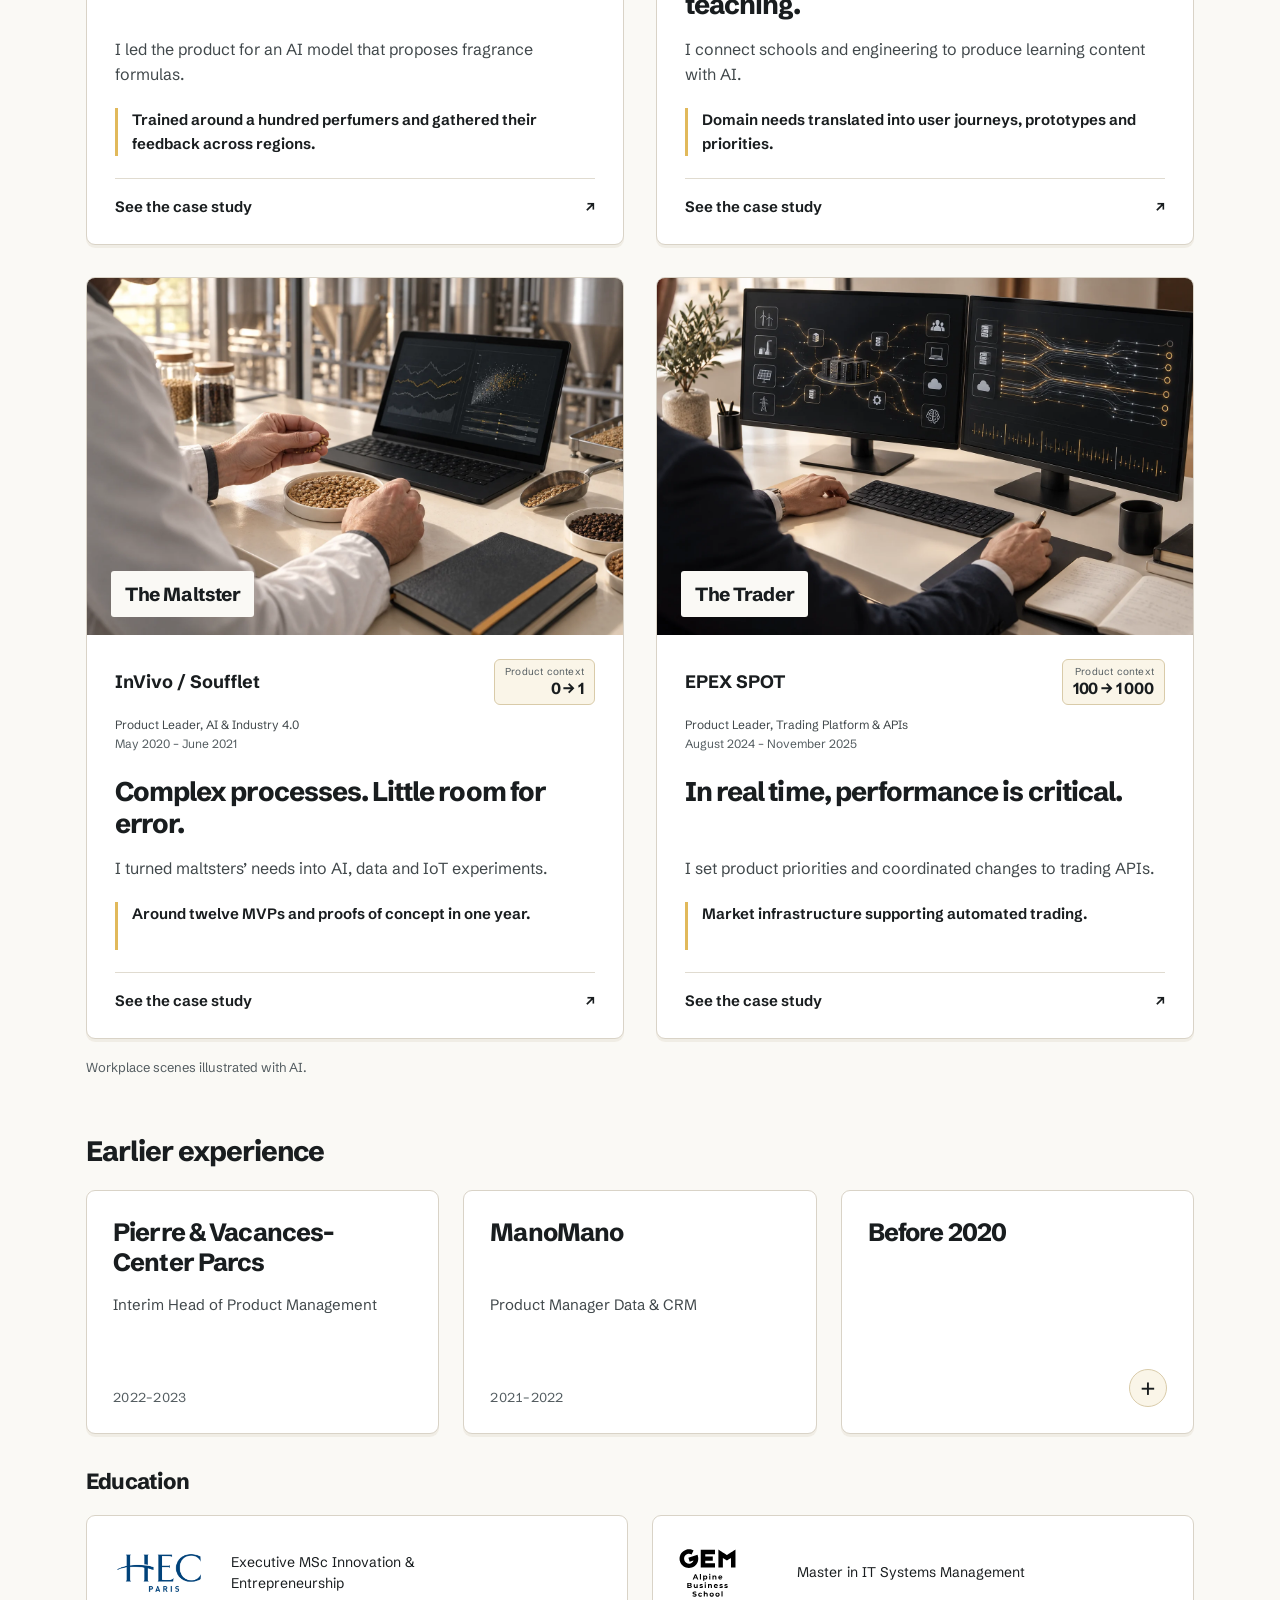
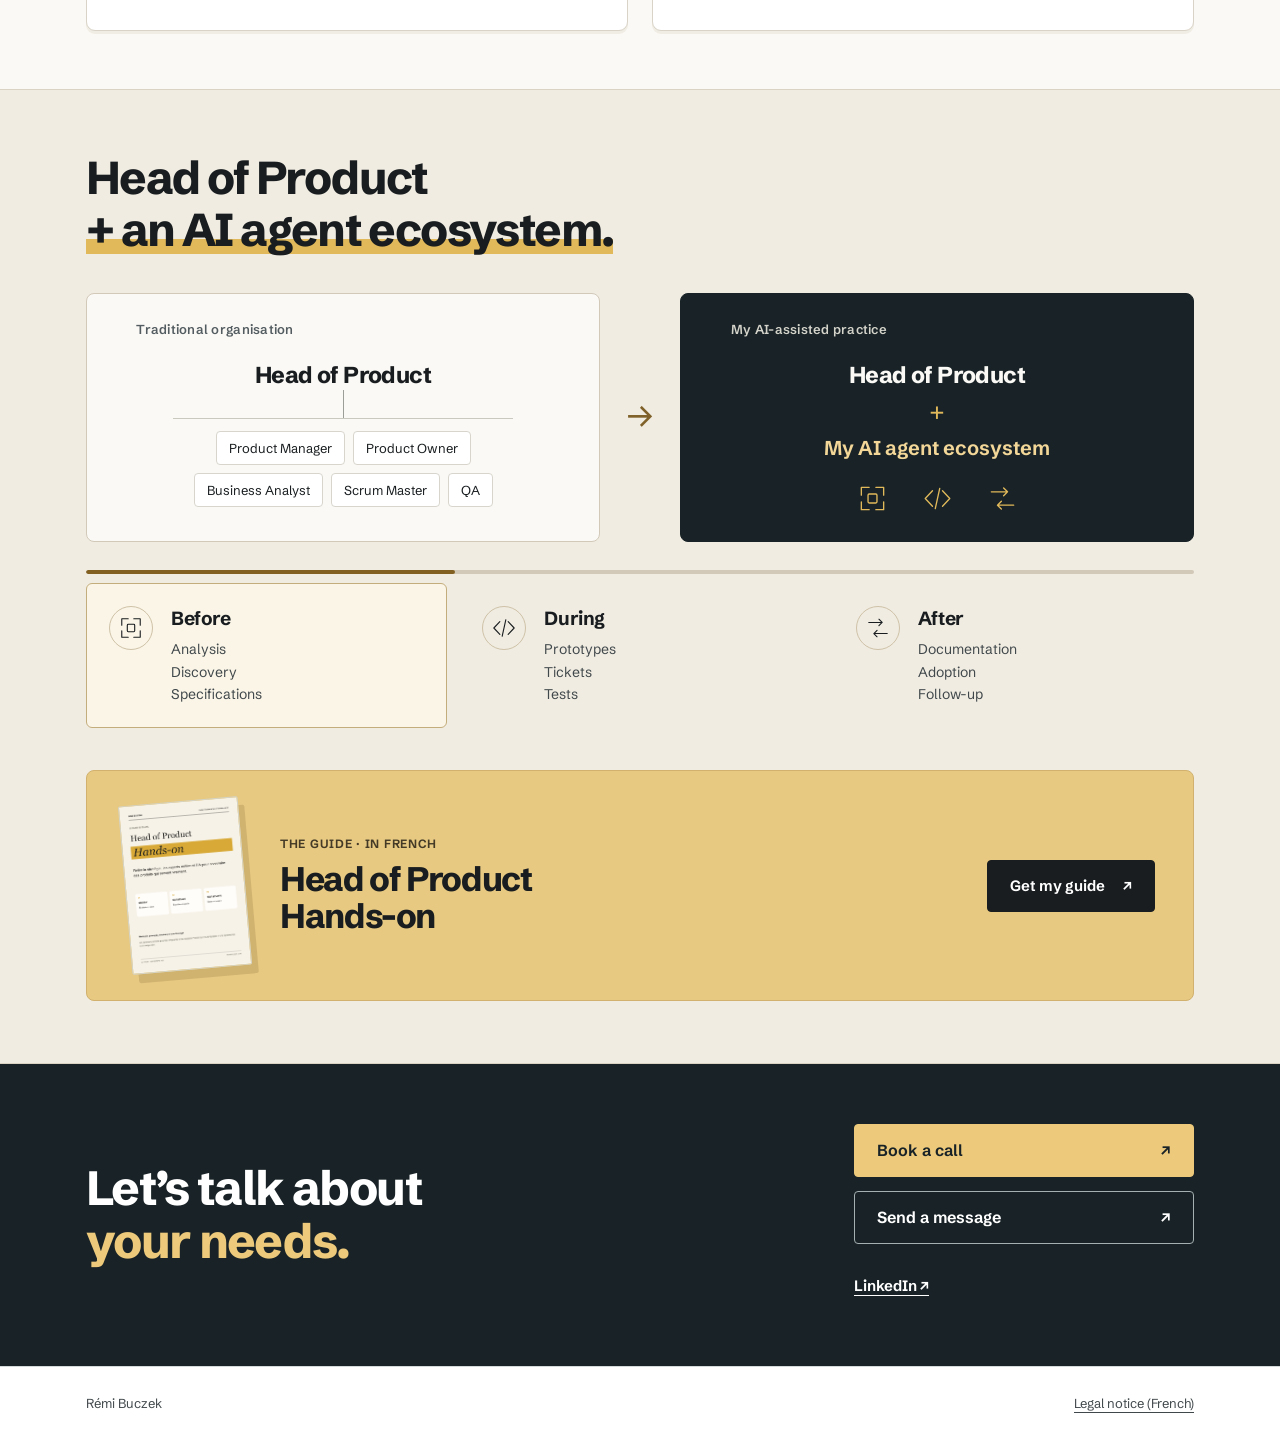
==== commit 96aed10d: "Site v5: faded portrait again and a product context legend - Portrait back to the v3 treatment: blac" ====
--- a/en/index.html
+++ b/en/index.html
@@ -14,7 +14,7 @@
 <meta property="og:image" content="https://remibuczek.com/assets/og-profil-en.jpg"><meta property="og:image:width" content="1200"><meta property="og:image:height" content="630"><meta name="twitter:card" content="summary_large_image">
 <link rel="preconnect" href="https://fonts.googleapis.com"><link rel="preconnect" href="https://fonts.gstatic.com" crossorigin>
 <link href="https://fonts.googleapis.com/css2?family=Schibsted+Grotesk:wght@400;500;600;700;800&amp;display=swap" rel="stylesheet">
-<link rel="stylesheet" href="../assets/site.css?v=profil-v4"><script src="../assets/site.js?v=experts-v6" defer></script>
+<link rel="stylesheet" href="../assets/site.css?v=profil-v5"><script src="../assets/site.js?v=experts-v6" defer></script>
 </head>
 <body class="profile-page concise-page dynamic-page refined-page">
 <a class="skip" href="#top">Skip to content</a>
@@ -22,7 +22,7 @@
 <a class="brand" href="./" aria-label="Rémi Buczek — Home"><span aria-hidden="true"></span>Rémi Buczek</a>
 <nav class="main-nav" aria-label="Main navigation"><a href="#etudes-de-cas">Projects</a><a href="#methode">How I work</a></nav>
 <nav class="language-switch" aria-label="Language"><a lang="fr" hreflang="fr" href="../" aria-label="Français">FR</a><span aria-hidden="true">|</span><a lang="en" hreflang="en" href="./" aria-current="page" aria-label="English">EN</a></nav><a class="btn btn-primary" href="https://calendly.com/remibuczek/call" target="_blank" rel="noopener">Book a call<span aria-hidden="true">↗</span><span class="sr-only"> (opens in a new tab)</span></a>
-</div></header><main id="top" tabindex="-1"><section class="hero" aria-labelledby="hero-title"><div class="wrap hero-grid"><div class="hero-copy"><p class="eyebrow">Rémi Buczek · Head of Product AI · Freelance</p><h1 id="hero-title">When the product stalls,<br>I find <mark>a way forward.</mark></h1><p class="hero-lede">I own the product direction and work hands-on with your domain experts and engineering teams.</p><div class="hero-actions"><a class="btn btn-primary" href="https://calendly.com/remibuczek/call" target="_blank" rel="noopener">Let’s talk about your needs<span aria-hidden="true">↗</span><span class="sr-only"> (opens in a new tab)</span></a><a class="text-link" href="#etudes-de-cas">View my experience <span aria-hidden="true">↓</span></a></div><div class="hero-facts" aria-label="Experience"><p><strong>12 years</strong> of experience</p><p><strong>15+ clients</strong></p></div></div><div class="portrait-zone"><figure class="hero-portrait"><picture><source type="image/webp" srcset="../assets/remi-portrait-800.webp"><img src="../assets/remi-portrait-800.jpg" width="800" height="1000" alt="Rémi Buczek" fetchpriority="high"></picture></figure></div></div></section><section class="references" aria-label="Client references"><div class="wrap"><div class="reference-head"><p>Trusted by</p><button type="button" id="logos-toggle" aria-pressed="false" aria-label="Pause client references"><svg viewBox="0 0 24 24" width="20" height="20" aria-hidden="true"><path d="M8 5v14M16 5v14" fill="none" stroke="currentColor" stroke-width="2"/></svg></button></div><div class="logo-marquee" data-paused="false"><div class="logo-track"><ul class="logo-group"><li><img src="../assets/logos/givaudan.jpg" alt="Givaudan" width="156" height="54" loading="lazy"></li><li><img src="../assets/logos/galileo.svg" alt="Galileo Global Education" width="156" height="54" loading="lazy"></li><li><img src="../assets/logos/invivo.svg" alt="InVivo / Soufflet" width="156" height="54" loading="lazy"></li><li><img src="../assets/logos/epex.svg" alt="EPEX SPOT" width="156" height="54" loading="lazy"></li><li><img src="../assets/logos/pvcp.svg" alt="Pierre &amp; Vacances Center Parcs" width="156" height="54" loading="lazy"></li><li><span class="brand-name">ManoMano</span></li><li><img src="../assets/logos/lafourche.svg" alt="La Fourche" width="156" height="54" loading="lazy"></li></ul><ul class="logo-group" aria-hidden="true"><li><img src="../assets/logos/givaudan.jpg" alt="Givaudan" width="156" height="54" loading="lazy"></li><li><img src="../assets/logos/galileo.svg" alt="Galileo Global Education" width="156" height="54" loading="lazy"></li><li><img src="../assets/logos/invivo.svg" alt="InVivo / Soufflet" width="156" height="54" loading="lazy"></li><li><img src="../assets/logos/epex.svg" alt="EPEX SPOT" width="156" height="54" loading="lazy"></li><li><img src="../assets/logos/pvcp.svg" alt="Pierre &amp; Vacances Center Parcs" width="156" height="54" loading="lazy"></li><li><span class="brand-name">ManoMano</span></li><li><img src="../assets/logos/lafourche.svg" alt="La Fourche" width="156" height="54" loading="lazy"></li></ul></div></div></div></section><section class="section cases" id="etudes-de-cas"><span id="produits"></span><div class="wrap"><div class="section-heading"><h2>My projects</h2></div><div class="case-grid"><article class="expert-card" id="expert-givaudan" aria-labelledby="pain-givaudan"><span class="case-anchor" id="givaudan"></span><div class="case-visual"><img class="expert-image" src="../assets/experts/parfumier-v1.webp" width="1536" height="1024" alt="AI illustration: the perfumer and their work tools" loading="lazy"><p class="case-persona">The Perfumer</p></div><div class="case-body"><div class="case-heading"><p class="company">Givaudan</p><p class="maturity"><span>Product context</span><strong>1 → 10</strong></p></div><p class="mission-role">AI Product Leader<span>June 2023 – July 2024</span></p><h3 class="case-pain" id="pain-givaudan">Growing demand. Rare expertise.</h3><p class="intervention">I led the product for an AI model that proposes fragrance formulas.</p><p class="case-proof">Trained around a hundred perfumers and gathered their feedback across regions.</p><button class="btn btn-secondary" type="button" data-lead="givaudan" data-title="Request the case study — Givaudan" data-description="Request the case study: context, product decisions and Rémi’s contribution.">See the case study<span aria-hidden="true">↗</span></button></div></article>
+</div></header><main id="top" tabindex="-1"><section class="hero" aria-labelledby="hero-title"><div class="wrap hero-grid"><div class="hero-copy"><p class="eyebrow">Rémi Buczek · Head of Product AI · Freelance</p><h1 id="hero-title">When the product stalls,<br>I find <mark>a way forward.</mark></h1><p class="hero-lede">I own the product direction and work hands-on with your domain experts and engineering teams.</p><div class="hero-actions"><a class="btn btn-primary" href="https://calendly.com/remibuczek/call" target="_blank" rel="noopener">Let’s talk about your needs<span aria-hidden="true">↗</span><span class="sr-only"> (opens in a new tab)</span></a><a class="text-link" href="#etudes-de-cas">View my experience <span aria-hidden="true">↓</span></a></div><div class="hero-facts" aria-label="Experience"><p><strong>12 years</strong> of experience</p><p><strong>15+ clients</strong></p></div></div><div class="portrait-zone"><figure class="hero-portrait"><picture><source type="image/webp" srcset="../assets/remi-portrait-800.webp"><img src="../assets/remi-portrait-800.jpg" width="800" height="1000" alt="Rémi Buczek" fetchpriority="high"></picture></figure></div></div></section><section class="references" aria-label="Client references"><div class="wrap"><div class="reference-head"><p>Trusted by</p><button type="button" id="logos-toggle" aria-pressed="false" aria-label="Pause client references"><svg viewBox="0 0 24 24" width="20" height="20" aria-hidden="true"><path d="M8 5v14M16 5v14" fill="none" stroke="currentColor" stroke-width="2"/></svg></button></div><div class="logo-marquee" data-paused="false"><div class="logo-track"><ul class="logo-group"><li><img src="../assets/logos/givaudan.jpg" alt="Givaudan" width="156" height="54" loading="lazy"></li><li><img src="../assets/logos/galileo.svg" alt="Galileo Global Education" width="156" height="54" loading="lazy"></li><li><img src="../assets/logos/invivo.svg" alt="InVivo / Soufflet" width="156" height="54" loading="lazy"></li><li><img src="../assets/logos/epex.svg" alt="EPEX SPOT" width="156" height="54" loading="lazy"></li><li><img src="../assets/logos/pvcp.svg" alt="Pierre &amp; Vacances Center Parcs" width="156" height="54" loading="lazy"></li><li><span class="brand-name">ManoMano</span></li><li><img src="../assets/logos/lafourche.svg" alt="La Fourche" width="156" height="54" loading="lazy"></li></ul><ul class="logo-group" aria-hidden="true"><li><img src="../assets/logos/givaudan.jpg" alt="Givaudan" width="156" height="54" loading="lazy"></li><li><img src="../assets/logos/galileo.svg" alt="Galileo Global Education" width="156" height="54" loading="lazy"></li><li><img src="../assets/logos/invivo.svg" alt="InVivo / Soufflet" width="156" height="54" loading="lazy"></li><li><img src="../assets/logos/epex.svg" alt="EPEX SPOT" width="156" height="54" loading="lazy"></li><li><img src="../assets/logos/pvcp.svg" alt="Pierre &amp; Vacances Center Parcs" width="156" height="54" loading="lazy"></li><li><span class="brand-name">ManoMano</span></li><li><img src="../assets/logos/lafourche.svg" alt="La Fourche" width="156" height="54" loading="lazy"></li></ul></div></div></div></section><section class="section cases" id="etudes-de-cas"><span id="produits"></span><div class="wrap"><div class="section-heading"><h2>My projects</h2></div><div class="context-legend"><p><strong>Product context:</strong> the product’s stage when I joined.</p><ul class="context-scale"><li><strong>0 → 1</strong><span>Explore and test</span></li><li><strong>1 → 10</strong><span>Expand usage</span></li><li><strong>10 → 100</strong><span>Organise deployment</span></li><li><strong>100 → 1 000</strong><span>Evolve a critical platform</span></li></ul></div><div class="case-grid"><article class="expert-card" id="expert-givaudan" aria-labelledby="pain-givaudan"><span class="case-anchor" id="givaudan"></span><div class="case-visual"><img class="expert-image" src="../assets/experts/parfumier-v1.webp" width="1536" height="1024" alt="AI illustration: the perfumer and their work tools" loading="lazy"><p class="case-persona">The Perfumer</p></div><div class="case-body"><div class="case-heading"><p class="company">Givaudan</p><p class="maturity"><span>Product context</span><strong>1 → 10</strong></p></div><p class="mission-role">AI Product Leader<span>June 2023 – July 2024</span></p><h3 class="case-pain" id="pain-givaudan">Growing demand. Rare expertise.</h3><p class="intervention">I led the product for an AI model that proposes fragrance formulas.</p><p class="case-proof">Trained around a hundred perfumers and gathered their feedback across regions.</p><button class="btn btn-secondary" type="button" data-lead="givaudan" data-title="Request the case study — Givaudan" data-description="Request the case study: context, product decisions and Rémi’s contribution.">See the case study<span aria-hidden="true">↗</span></button></div></article>
 <article class="expert-card" id="expert-galileo" aria-labelledby="pain-galileo"><span class="case-anchor" id="galileo"></span><div class="case-visual"><img class="expert-image" src="../assets/experts/pedagogue-v1.webp" width="1536" height="1024" alt="AI illustration: the educator and their work tools" loading="lazy"><p class="case-persona">The Educator</p></div><div class="case-body"><div class="case-heading"><p class="company">Galileo Global Education</p><p class="maturity"><span>Product context</span><strong>10 → 100</strong></p></div><p class="mission-role">Head of Product AI<span>Since June 2026</span></p><h3 class="case-pain" id="pain-galileo">Too much preparation. Too little teaching.</h3><p class="intervention">I connect schools and engineering to produce learning content with AI.</p><p class="case-proof">Domain needs translated into user journeys, prototypes and priorities.</p><button class="btn btn-secondary" type="button" data-lead="galileo" data-title="Request the case study — Galileo Global Education" data-description="Request the case study: context, product decisions and Rémi’s contribution.">See the case study<span aria-hidden="true">↗</span></button></div></article>
 <article class="expert-card" id="expert-invivo" aria-labelledby="pain-invivo"><span class="case-anchor" id="invivo"></span><div class="case-visual"><img class="expert-image" src="../assets/experts/malteur-v1.webp" width="1536" height="1024" alt="AI illustration: the maltster and their work tools" loading="lazy"><p class="case-persona">The Maltster</p></div><div class="case-body"><div class="case-heading"><p class="company">InVivo / Soufflet</p><p class="maturity"><span>Product context</span><strong>0 → 1</strong></p></div><p class="mission-role">Product Leader, AI &amp; Industry 4.0<span>May 2020 – June 2021</span></p><h3 class="case-pain" id="pain-invivo">Complex processes. Little room for error.</h3><p class="intervention">I turned maltsters’ needs into AI, data and IoT experiments.</p><p class="case-proof">Around twelve MVPs and proofs of concept in one year.</p><button class="btn btn-secondary" type="button" data-lead="invivo" data-title="Request the case study — InVivo / Soufflet" data-description="Request the case study: context, product decisions and Rémi’s contribution.">See the case study<span aria-hidden="true">↗</span></button></div></article>
 <article class="expert-card" id="expert-epex" aria-labelledby="pain-epex"><span class="case-anchor" id="epex"></span><div class="case-visual"><img class="expert-image" src="../assets/experts/trader-v1.webp" width="1536" height="1024" alt="AI illustration: the trader and their work tools" loading="lazy"><p class="case-persona">The Trader</p></div><div class="case-body"><div class="case-heading"><p class="company">EPEX SPOT</p><p class="maturity"><span>Product context</span><strong>100 → 1 000</strong></p></div><p class="mission-role">Product Leader, Trading Platform &amp; APIs<span>August 2024 – November 2025</span></p><h3 class="case-pain" id="pain-epex">In real time, performance is critical.</h3><p class="intervention">I set product priorities and coordinated changes to trading APIs.</p><p class="case-proof">Market infrastructure supporting automated trading.</p><button class="btn btn-secondary" type="button" data-lead="epex" data-title="Request the case study — EPEX SPOT" data-description="Request the case study: context, product decisions and Rémi’s contribution.">See the case study<span aria-hidden="true">↗</span></button></div></article></div><p class="image-note">Workplace scenes illustrated with AI.</p></div></section><section class="section career" aria-labelledby="career-title"><div class="wrap"><h2 id="career-title">Earlier experience</h2><div class="experience-grid"><article class="experience-card"><h3>Pierre &amp; Vacances-<br>Center Parcs</h3><p class="experience-role">Interim Head of Product Management</p><p class="experience-date">2022–2023</p></article><article class="experience-card"><h3>ManoMano</h3><p class="experience-role">Product Manager Data &amp; CRM</p><p class="experience-date">2021–2022</p></article><details class="experience-card early-career"><summary><span class="experience-company">Before 2020</span><span class="history-toggle" aria-hidden="true">+</span></summary><ul><li>Yves Rocher</li><li>EDF</li><li>Assurance Retraite</li><li>Engie</li><li>CGI Business Consulting</li><li>La Poste</li></ul></details></div><div class="education"><h2>Education</h2><div class="credentials"><div class="education-card"><img src="../assets/education/hec-paris.png" width="1280" height="671" alt="HEC Paris" loading="lazy"><span>Executive MSc Innovation &amp; Entrepreneurship</span></div><div class="education-card"><img src="../assets/education/gem.svg" width="467" height="396" alt="Grenoble École de Management" loading="lazy"><span>Master in IT Systems Management</span></div></div></div></div></section><section class="section bio" id="qui-suis-je"><span id="ressources"></span><span id="livres-blancs"></span><span id="head-product"></span><span id="kit"></span><span id="po"></span><span id="pm"></span><div class="wrap"><div class="practice" id="methode"><h2>Head of Product<br><mark>+ an AI agent ecosystem.</mark></h2><div class="operating-model" aria-label="Traditional product organisation and my AI-assisted practice"><div class="model-before"><h3>Traditional organisation</h3><p class="product-node">Head of Product</p><div class="model-branch" aria-hidden="true"></div><ul class="role-list"><li>Product Manager</li><li>Product Owner</li><li>Business Analyst</li><li>Scrum Master</li><li>QA</li></ul></div><span class="model-arrow" aria-hidden="true">→</span><div class="model-after"><h3>My AI-assisted practice</h3><p class="product-node">Head of Product</p><span class="ecosystem-plus" aria-hidden="true">+</span><p class="ecosystem-node">My AI agent ecosystem</p><div class="ecosystem-icons" aria-hidden="true"><svg viewBox="0 0 52 52" width="36" height="36" aria-hidden="true" focusable="false" fill="none" stroke="currentColor" stroke-width="2.4" stroke-linecap="round" stroke-linejoin="round"><path d="M20 6H6v14M32 6h14v14M6 32v14h14M32 46h14V32"/><rect x="18" y="18" width="16" height="16" rx="2"/></svg><svg viewBox="0 0 52 52" width="36" height="36" aria-hidden="true" focusable="false" fill="none" stroke="currentColor" stroke-width="2.4" stroke-linecap="round" stroke-linejoin="round"><path d="m17 12-13 14 13 14M35 12l13 14-13 14M30 8l-8 36"/></svg><svg viewBox="0 0 52 52" width="36" height="36" aria-hidden="true" focusable="false" fill="none" stroke="currentColor" stroke-width="2.4" stroke-linecap="round" stroke-linejoin="round"><path d="M6 14h29l-7-7M35 14l-7 7M46 38H17l7-7M17 38l7 7"/></svg></div></div></div><fieldset class="agent-timeline"><legend class="sr-only">Explore the work of my agent ecosystem throughout the product lifecycle</legend><input class="sr-only phase-radio" type="radio" name="product-phase" id="phase-before" value="before" checked><input class="sr-only phase-radio" type="radio" name="product-phase" id="phase-during" value="during"><input class="sr-only phase-radio" type="radio" name="product-phase" id="phase-after" value="after"><div class="phase-track" aria-hidden="true"><span></span></div><div class="phase-grid"><label class="phase phase-before" for="phase-before"><span class="phase-icon"><svg viewBox="0 0 52 52" width="36" height="36" aria-hidden="true" focusable="false" fill="none" stroke="currentColor" stroke-width="2.4" stroke-linecap="round" stroke-linejoin="round"><path d="M20 6H6v14M32 6h14v14M6 32v14h14M32 46h14V32"/><rect x="18" y="18" width="16" height="16" rx="2"/></svg></span><strong>Before</strong><span class="phase-tasks"><span>Analysis</span><span>Discovery</span><span>Specifications</span></span></label><label class="phase phase-during" for="phase-during"><span class="phase-icon"><svg viewBox="0 0 52 52" width="36" height="36" aria-hidden="true" focusable="false" fill="none" stroke="currentColor" stroke-width="2.4" stroke-linecap="round" stroke-linejoin="round"><path d="m17 12-13 14 13 14M35 12l13 14-13 14M30 8l-8 36"/></svg></span><strong>During</strong><span class="phase-tasks"><span>Prototypes</span><span>Tickets</span><span>Tests</span></span></label><label class="phase phase-after" for="phase-after"><span class="phase-icon"><svg viewBox="0 0 52 52" width="36" height="36" aria-hidden="true" focusable="false" fill="none" stroke="currentColor" stroke-width="2.4" stroke-linecap="round" stroke-linejoin="round"><path d="M6 14h29l-7-7M35 14l-7 7M46 38H17l7-7M17 38l7 7"/></svg></span><strong>After</strong><span class="phase-tasks"><span>Documentation</span><span>Adoption</span><span>Follow-up</span></span></label></div></fieldset><aside class="guide-banner" aria-labelledby="guide-title"><img class="book-preview" src="../assets/resources/head-product-hands-on-cover.png" alt="Cover of Rémi Buczek’s Head of Product Hands-on guide (French)" width="993" height="1404" loading="lazy"><div><p class="eyebrow">The guide · in French</p><h3 id="guide-title">Head of Product<br>Hands-on</h3></div><button class="btn btn-primary" type="button" data-lead="methode" data-title="Head of Product Hands-on" data-description="Request my Head of Product Hands-on guide (in French) and tell me about your project.">Get my guide<span aria-hidden="true">↗</span></button></aside></div></div></section><section class="section contact" id="contact" aria-labelledby="contact-title"><div class="wrap contact-grid" id="accompagnement"><h2 id="contact-title">Let’s talk about<br><mark>your needs.</mark></h2><div class="contact-actions"><a class="btn btn-primary" href="https://calendly.com/remibuczek/call" target="_blank" rel="noopener">Book a call<span aria-hidden="true">↗</span><span class="sr-only"> (opens in a new tab)</span></a><button class="btn btn-secondary" type="button" data-lead="contact" data-title="Let’s talk about your needs" data-description="Tell me about your product, your team and what you would like me to take on.">Send a message<span aria-hidden="true">↗</span></button><a class="text-link" href="https://www.linkedin.com/in/remibuczek" target="_blank" rel="noopener">LinkedIn <span aria-hidden="true">↗</span><span class="sr-only"> (opens in a new tab)</span></a></div></div></section></main><footer><div class="wrap footer-inner"><span>Rémi Buczek</span><a href="../mentions-legales.html">Legal notice (French)</a></div></footer><dialog id="lead-dialog" aria-labelledby="lead-title" aria-describedby="lead-description"><button type="button" class="dialog-close" data-close-dialog aria-label="Close">×</button><p class="eyebrow">Get in touch with Rémi</p><h2 id="lead-title">Get my method</h2><p id="lead-description">Request my guide (in French) and tell me about your context.</p><form id="lead-form"><input type="hidden" name="resource" value="methode"><div class="honeypot" aria-hidden="true"><label>Leave empty<input name="_gotcha" tabindex="-1" autocomplete="off"></label></div><label for="lead-email">Your work email</label><input id="lead-email" type="email" name="email" autocomplete="email" placeholder="you@company.com" required maxlength="254"><label for="lead-message">Your request <span>(optional)</span></label><textarea id="lead-message" name="message" rows="3" maxlength="3000" placeholder="Your role, challenge or project…"></textarea><label class="consent"><input type="checkbox" name="consent" value="contact-request" required><span>I agree to be contacted about this request.</span></label><p class="form-note" id="lead-mode-note">This request opens in your email app. You can review it before sending.</p><button class="btn btn-primary" id="lead-submit" type="submit">Open email</button><p id="lead-status" role="status" aria-live="polite"></p><p class="privacy-note">No newsletter subscription. <a href="../mentions-legales.html">Legal notice (French)</a></p></form></dialog><noscript><p class="wrap">For project details, my method or a conversation: <a href="mailto:remibuczek@gmail.com">remibuczek@gmail.com</a>.</p></noscript></body></html>
--- a/assets/site.css
+++ b/assets/site.css
@@ -451,14 +451,9 @@
   .profile-page.dynamic-page .guide-banner,.profile-page.dynamic-page .operating-model{break-inside:avoid}
 }
 
-/* Iteration 4: natural portrait and experience / education cards. */
+/* Iteration 4: hero copy and experience / education cards. */
 .profile-page.refined-page .hero .eyebrow{font-size:13px;letter-spacing:.035em;text-transform:none;line-height:1.6}
 .profile-page.refined-page .hero h1 mark{box-decoration-break:clone;-webkit-box-decoration-break:clone}
-.profile-page.refined-page .portrait-zone{height:500px;min-height:0;padding:24px;background:#dfbd80;border:1px solid #d2ac69;border-radius:10px;align-self:center;box-shadow:0 3px 0 #e8e2d580}
-.profile-page.refined-page .portrait-zone::after{display:none}
-.profile-page.refined-page .hero-portrait{display:block;position:relative;width:100%;height:100%;border-radius:5px;background:#dfbd80;overflow:hidden}
-.profile-page.refined-page .hero-portrait picture{display:block;width:100%;height:100%;mask-image:none;-webkit-mask-image:none;border-radius:0}
-.profile-page.refined-page .hero-portrait img{display:block;width:100%;height:100%;object-fit:cover;object-position:60% 18%;filter:none;transform:scale(1.48);transform-origin:65% 18%;aspect-ratio:auto}
 .profile-page.refined-page .career{padding:28px 0 58px}
 .profile-page.refined-page .career h2{font-size:28px;margin-bottom:24px}
 .profile-page.refined-page .experience-grid{display:grid;grid-template-columns:repeat(3,minmax(0,1fr));align-items:stretch;gap:24px}
@@ -483,7 +478,6 @@
 .profile-page.refined-page .education-card img{width:94px;height:48px;object-fit:contain}
 .profile-page.refined-page .education-card span{font-size:14px;line-height:1.5;max-width:32ch;color:var(--ink)}
 @media(max-width:1050px){
-  .profile-page.refined-page .portrait-zone{height:480px;padding:18px}
   .profile-page.refined-page .experience-grid{gap:18px}
   .profile-page.refined-page .experience-card{padding:22px;min-height:254px}
   .profile-page.refined-page .experience-card h3,.profile-page.refined-page .experience-company{font-size:23px}
@@ -493,7 +487,6 @@
   .profile-page.refined-page .education-card img{width:80px}
 }
 @media(max-width:800px){
-  .profile-page.refined-page .portrait-zone{height:440px;padding:16px}
   .profile-page.refined-page .hero .eyebrow{font-size:12px}
   .profile-page.refined-page .experience-grid{grid-template-columns:1fr;gap:18px}
   .profile-page.refined-page .experience-card{min-height:0;padding:24px}
@@ -507,11 +500,7 @@
   .profile-page.refined-page .credentials>.education-card{grid-template-columns:1fr;gap:18px;padding:24px;align-content:start}
 }
 @media(max-width:600px){
-  .profile-page.refined-page .hero{padding-bottom:26px}
-  .profile-page.refined-page .hero-grid{gap:30px}
   .profile-page.refined-page .hero .eyebrow{font-size:12px;letter-spacing:.025em}
-  .profile-page.refined-page .portrait-zone{height:340px;width:100%;max-width:430px;margin:0;justify-self:center;padding:18px;border-radius:9px}
-  .profile-page.refined-page .hero-portrait img{object-position:60% 18%;transform:scale(1.32);transform-origin:65% 18%}
   .profile-page.refined-page .career{padding:24px 0 42px}
   .profile-page.refined-page .career h2{font-size:27px;margin-bottom:22px}
   .profile-page.refined-page .education{margin-top:32px}
@@ -522,10 +511,21 @@
   .profile-page.refined-page .education-card span{font-size:13px}
 }
 @media(max-width:360px){
-  .profile-page.refined-page .portrait-zone{height:310px;padding:16px}
   .profile-page.refined-page .experience-card{padding:22px}
   .profile-page.refined-page .experience-card h3,.profile-page.refined-page .experience-company{font-size:24px}
   .profile-page.refined-page .early-career{padding:0}.profile-page.refined-page .early-career summary{padding:22px}
   .profile-page.refined-page .credentials>.education-card{grid-template-columns:65px minmax(0,1fr);padding:20px;gap:18px}
   .profile-page.refined-page .education-card img{width:65px;height:40px}
 }
+
+/* Iteration 5: the portrait inherits V3 directly; always-visible stage legend. */
+.profile-page.refined-page .cases .section-heading{margin-bottom:12px}
+.profile-page.refined-page .context-legend{margin-bottom:28px;font-size:14px;line-height:1.6;color:var(--muted)}
+.profile-page.refined-page .context-legend p>strong{font-weight:650;color:var(--body)}
+.profile-page.refined-page .context-scale{display:flex;flex-wrap:wrap;gap:6px 22px;list-style:none;margin-top:9px}
+.profile-page.refined-page .context-scale li{display:flex;align-items:baseline;gap:8px;max-width:100%}
+.profile-page.refined-page .context-scale strong{font-size:13px;font-weight:650;color:var(--body);white-space:nowrap}
+@media(max-width:600px){
+  .profile-page.refined-page .context-scale{display:grid;grid-template-columns:1fr;gap:7px;margin-top:12px}
+  .profile-page.refined-page .context-scale li{display:grid;grid-template-columns:78px minmax(0,1fr);gap:10px}
+}
